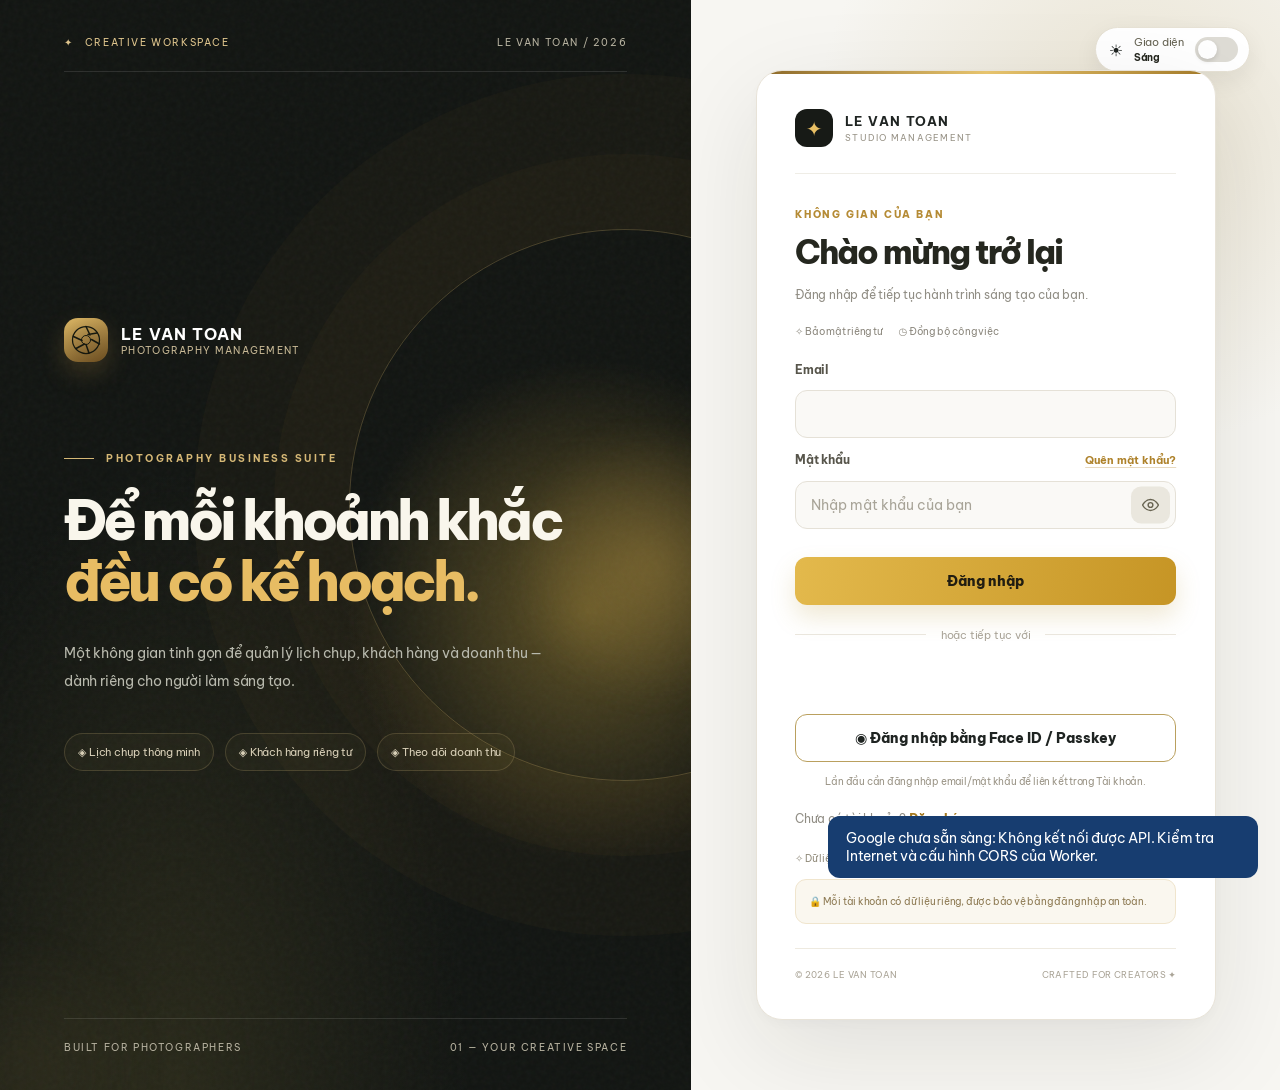
==== index.html @ 9b2064dd "Update index.html" ====
<!doctype html><html lang="vi"><head><meta charset="utf-8"><meta name="viewport" content="width=device-width,initial-scale=1"><meta name="referrer" content="no-referrer"><meta name="theme-color" content="#102a50"><title>LE VAN TOAN V13 | Quản lý lịch chụp</title><style>@import url('https://fonts.googleapis.com/css2?family=Be+Vietnam+Pro:wght@400;500;600;700;800&display=swap');
<link rel="apple-touch-icon" sizes="180x180" href="/apple-touch-icon.png">
<link rel="icon" type="image/png" href="/apple-touch-icon.png">
<meta name="apple-mobile-web-app-title" content="LE VAN TOAN">
<meta name="apple-mobile-web-app-capable" content="yes">
:root{--bg:#f4f7fb;--card:#fff;--ink:#142338;--muted:#708099;--line:#e2e9f2;--primary:#2267e8;--dark:#122f5b;--ok:#12946a;--warn:#d38b1e;--danger:#dc4661;--radius:17px}*{box-sizing:border-box}body{margin:0;background:var(--bg);color:var(--ink);font:14px 'Be Vietnam Pro',system-ui,sans-serif}button,input,select,textarea{font:inherit}button{cursor:pointer}a{color:inherit;text-decoration:none}.hidden{display:none!important}.app{display:grid;grid-template-columns:250px minmax(0,1fr);min-height:100vh}.sidebar{background:#102a50;color:#e5efff;padding:24px 15px;display:flex;flex-direction:column;gap:22px}.brand{display:flex;align-items:center;gap:12px;padding:5px 9px}.mark{display:grid;place-items:center;width:44px;height:44px;border-radius:14px;background:#4b85f4;font-size:24px}.brand strong{display:block;letter-spacing:1.2px;font-size:16px}.brand small{font-size:10px;color:#b2c7e5}.nav{display:grid;gap:5px}.nav button{border:0;background:none;color:#b8cbe4;text-align:left;border-radius:12px;padding:13px 14px}.nav button.active,.nav button:hover{background:#254977;color:white}.nav button span{margin-right:11px}.sidefoot{margin-top:auto;color:#a3bad9;font-size:11px;padding:12px}.main{min-width:0;padding:28px 32px}.top{display:flex;justify-content:space-between;align-items:center;gap:15px;margin-bottom:25px}.top h1{margin:0 0 5px;font-size:25px}.sub{color:var(--muted);font-size:12px}.top-actions{display:flex;align-items:center;gap:10px}.pill{background:#e7efff;color:#225ac5;padding:9px 12px;border-radius:50px;font-size:12px}.btn{border:1px solid var(--line);background:white;border-radius:11px;padding:11px 15px;font-weight:600;color:var(--ink)}.btn.primary{background:var(--primary);border-color:var(--primary);color:white}.btn.danger{color:var(--danger)}.btn:disabled{opacity:.5;cursor:not-allowed}.grid4{display:grid;grid-template-columns:repeat(4,minmax(0,1fr));gap:16px;margin-bottom:20px}.metric,.panel{background:var(--card);border:1px solid var(--line);border-radius:var(--radius);box-shadow:0 4px 18px #102a5010}.metric{padding:21px}.metric .value{font-size:25px;font-weight:800;margin:9px 0 2px}.metric .label{font-size:12px;color:var(--muted)}.metric .accent{font-size:11px;color:var(--ok)}.panel{padding:22px;margin-bottom:20px}.panelhead{display:flex;align-items:center;justify-content:space-between;gap:12px;margin-bottom:18px}.panelhead h2{margin:0;font-size:17px}.panelhead .controls{display:flex;gap:8px;align-items:center}.layout2{display:grid;grid-template-columns:minmax(0,1.7fr) minmax(280px,1fr);gap:18px}.week,.days{display:grid;grid-template-columns:repeat(7,minmax(0,1fr));gap:6px}.week{text-align:center;color:var(--muted);font-size:11px;margin-bottom:10px}.day{min-height:83px;border:1px solid #e8edf5;border-radius:12px;background:white;text-align:left;padding:9px;display:flex;flex-direction:column;gap:5px}.day:hover{border-color:#7ea6f9}.day.other{opacity:.35}.day.selected{border:2px solid var(--primary);background:#f0f5ff}.day.today .num{background:var(--primary);color:white;border-radius:50%;width:25px;height:25px;display:grid;place-items:center}.num{font-weight:700}.lunar{font-size:9px;color:#9ba7b8}.dots{display:flex;gap:3px;flex-wrap:wrap}.dot{height:6px;width:6px;border-radius:50%;background:#4d85ef}.dot.done{background:#19aa82}.dot.cancelled{background:#c4cad4}.entry{border:1px solid var(--line);border-radius:12px;padding:13px;margin:9px 0;display:flex;align-items:center;justify-content:space-between;gap:12px}.entry strong{display:block;margin-bottom:5px}.entry small{color:var(--muted);line-height:1.8}.tag{font-size:10px;border-radius:50px;padding:5px 8px;background:#e9f0ff;color:#3369c9}.tag.completed{background:#e4f8f1;color:#138a65}.tag.cancelled{background:#f3f3f3;color:#777}.tablewrap{overflow-x:auto}table{width:100%;border-collapse:collapse;text-align:left;min-width:620px}th,td{padding:13px 10px;border-bottom:1px solid var(--line);font-size:12px}th{color:var(--muted);font-weight:600}td button{margin-right:4px}.toolbar{display:flex;flex-wrap:wrap;gap:9px;margin-bottom:17px}input,select,textarea{width:100%;border:1px solid #d8e1ed;border-radius:10px;padding:11px 12px;background:white;color:var(--ink);outline:0}input:focus,select:focus,textarea:focus{border-color:#6496f2}.toolbar input{max-width:330px}.toolbar select{max-width:180px}.empty{padding:30px 10px;color:var(--muted);text-align:center}.overlay{position:fixed;inset:0;background:#0c1d36aa;display:grid;place-items:center;z-index:50;padding:15px}.modal{width:min(650px,100%);max-height:92vh;overflow:auto;background:white;border-radius:20px;padding:25px;box-shadow:0 25px 80px #091b3455}.modal h2{margin:0 0 18px}.formgrid{display:grid;grid-template-columns:1fr 1fr;gap:13px}.field{display:grid;gap:6px}.field label{font-size:11px;font-weight:600;color:#596c85}.full{grid-column:1/-1}.actions{display:flex;justify-content:flex-end;gap:10px;margin-top:18px}.toast{position:fixed;bottom:22px;right:22px;z-index:100;background:#173d70;color:white;border-radius:12px;padding:13px 18px;max-width:min(430px,90vw)}.authpage{min-height:100vh;display:grid;grid-template-columns:1fr 1fr}.authhero{background:linear-gradient(135deg,#0c2851,#2459ad);color:white;display:flex;flex-direction:column;justify-content:center;padding:10%;gap:15px}.authhero h1{font-size:42px;line-height:1.2;margin:0}.authhero p{line-height:1.9;color:#d0e1ff}.authbox{display:grid;place-items:center;padding:25px}.authcard{width:min(410px,100%)}.authcard h2{font-size:26px}.authcard .field{margin:14px 0}.authcard .btn{width:100%;margin-top:8px}.link{border:0;background:none;color:var(--primary);padding:0;font-weight:700}.notice{background:#fff7e9;border:1px solid #f2dcab;color:#88641f;padding:12px;border-radius:10px;font-size:12px;line-height:1.8}.mobilemenu{display:none}@media(max-width:1100px){.grid4{grid-template-columns:repeat(2,1fr)}.layout2{grid-template-columns:1fr}}@media(max-width:740px){.app{grid-template-columns:1fr}.sidebar{position:fixed;z-index:20;left:0;top:0;bottom:0;width:245px;transform:translateX(-105%);transition:transform .2s}.sidebar.open{transform:none}.mobilemenu{display:block}.main{padding:17px 13px}.top h1{font-size:21px}.top{align-items:flex-start}.top-actions{flex-wrap:wrap;justify-content:flex-end}.grid4{gap:9px}.metric{padding:14px}.metric .value{font-size:19px}.panel{padding:13px}.day{min-height:62px;padding:5px;border-radius:8px}.lunar{font-size:8px}.formgrid{grid-template-columns:1fr}.authpage{grid-template-columns:1fr}.authhero{padding:36px 24px}.authhero h1{font-size:29px}.authbox{padding:26px}.pill{display:none}}
:root{color-scheme:light}
html[data-theme="dark"]{color-scheme:dark;--bg:#0c1323;--card:#172239;--ink:#edf4ff;--muted:#9dafc8;--line:#34435b;--primary:#6396ff;--dark:#0b162c;--ok:#4cdda8}
html[data-theme="dark"] .sidebar{background:#090f1d}
html[data-theme="dark"] .btn:not(.primary),html[data-theme="dark"] input,html[data-theme="dark"] select,html[data-theme="dark"] textarea,html[data-theme="dark"] .day,html[data-theme="dark"] .modal{background:var(--card);color:var(--ink);border-color:var(--line)}
html[data-theme="dark"] .day.selected{background:#233e6b}
html[data-theme="dark"] .pill{background:#243b66;color:#bdd5ff}
html[data-theme="dark"] .notice{background:#392e20;border-color:#65502b;color:#ffda9b}
html[data-theme="dark"] .authhero{background:linear-gradient(135deg,#0a1834,#183a74)}
html[data-theme="dark"] .field label{color:var(--muted)}
html[data-theme="dark"] .tag{background:#263e68;color:#bfd6ff}
html[data-theme="dark"] .tag.completed{background:#1a4438;color:#91f5d0}
html[data-theme="dark"] .tag.cancelled{background:#313b4a;color:#d0d7e2}
html[data-theme="dark"] .lunar{color:#a7b9d4}
body{transition:background-color .25s,color .25s}
.metric,.panel,.btn,.day,.sidebar,.authcard{transition:background-color .22s,border-color .22s,box-shadow .22s,transform .18s}
.metric:hover{transform:translateY(-3px);box-shadow:0 12px 35px #0c2c5b1c}
.btn:hover{transform:translateY(-1px);filter:brightness(1.04)}
.btn:active{transform:scale(.98)}
.nav button{transition:background .2s,transform .2s}
.nav button:hover{transform:translateX(3px)}
.authhero{background:radial-gradient(circle at 80% 18%,#417bd8 0,transparent 42%),linear-gradient(135deg,#0c2851,#2459ad)}
.mark{box-shadow:0 9px 24px #1e6ad855}
.header-avatar{display:inline-flex;align-items:center;justify-content:center}
.avatar-img,.avatar-fallback{border-radius:50%;object-fit:cover;border:2px solid var(--line);flex-shrink:0}
.avatar-fallback{display:inline-grid;place-items:center;background:linear-gradient(135deg,#477bff,#8c5aff);color:white;font-weight:800}
.account-head{display:flex;align-items:center;gap:20px;margin-bottom:24px}
.account-head h2{margin:0 0 8px}
.account-panel{max-width:760px}
.account-actions{display:flex;gap:10px;flex-wrap:wrap;margin:20px 0}
.theme-switch{white-space:nowrap}
@media(max-width:740px){.theme-switch{padding:8px}.header-avatar .avatar-img,.header-avatar .avatar-fallback{width:30px!important;height:30px!important}}


/* LE VAN TOAN / STUDIO EDITION V3 */
:root{--bg:#f7f7f4;--card:#fff;--ink:#1f2422;--muted:#85887e;--line:#e9e8e0;--primary:#b58b35;--dark:#171b17;--radius:19px}
body{letter-spacing:-.015em}
.authpage{grid-template-columns:minmax(0,1.08fr) minmax(430px,.92fr);min-height:100vh;background:#f6f5f0}
.authhero{position:relative;isolation:isolate;overflow:hidden;min-height:100vh;background:radial-gradient(ellipse at 85% 56%,#5e5125 0,transparent 29%),radial-gradient(ellipse at 25% 100%,#282819 0,transparent 40%),#111411!important;color:#f9f6ec;padding:36px clamp(35px,5vw,95px);justify-content:space-between;gap:0}
.authhero::before{content:"";position:absolute;inset:0;pointer-events:none;opacity:.18;background-image:url("data:image/svg+xml,%3Csvg viewBox='0 0 200 200' xmlns='http://www.w3.org/2000/svg'%3E%3Cfilter id='n'%3E%3CfeTurbulence type='fractalNoise' baseFrequency='.7' numOctaves='3' stitchTiles='stitch'/%3E%3C/filter%3E%3Crect width='100%25' height='100%25' filter='url(%23n)' opacity='.22'/%3E%3C/svg%3E")}
.authhero::after{content:"";position:absolute;width:550px;height:550px;border:1px solid #e3bf7140;border-radius:50%;right:-210px;top:21%;box-shadow:0 0 0 75px #d3a74c08,0 0 0 155px #d3a74c08;pointer-events:none}
.auth-ambient{position:absolute;pointer-events:none;border-radius:50%;filter:blur(12px)}
.ambient-one{width:280px;height:280px;background:radial-gradient(circle,#caa34b55,transparent 70%);right:-100px;top:39%;animation:ambientFloat 11s ease-in-out infinite alternate}
.ambient-two{width:280px;height:280px;background:radial-gradient(circle,#9581451c,transparent 70%);left:-120px;bottom:-120px;animation:ambientFloat 13s ease-in-out infinite alternate-reverse}
@keyframes ambientFloat{to{transform:translate(-35px,42px)}}
.hero-top,.hero-bottom{display:flex;justify-content:space-between;align-items:center;gap:15px;position:relative;z-index:1;font-size:10px;letter-spacing:.16em;color:#b7b2a0}
.hero-top{border-bottom:1px solid #ffffff1c;padding-bottom:22px}.hero-back{color:#dfc58d}
.hero-inner{position:relative;z-index:1;width:100%;max-width:780px;margin:auto 0}
.authhero .brand{padding:0;gap:13px;margin-bottom:clamp(60px,10vh,140px)}
.authhero .mark{background:linear-gradient(145deg,#e5be68,#a77a29);color:#15180f;border-radius:14px;box-shadow:0 12px 34px #b88b4030}
.authhero .brand strong{font-size:16px;color:#fff}
.authhero .brand small{display:block;color:#c8b996;letter-spacing:.13em}
.eyebrow{display:flex;align-items:center;gap:12px;color:#d6b876;font-size:10px;font-weight:700;letter-spacing:.25em;margin-bottom:25px}
.eyebrow-line{display:inline-block;width:30px;height:1px;background:#d6b876}
.authhero h1{font-size:clamp(42px,4.3vw,79px);letter-spacing:-.07em;line-height:1.11;font-weight:800;max-width:800px;margin:0 0 27px}
.authhero h1 em{font-style:normal;color:#e7bc63}
.authhero .hero-copy p{font-size:14px;max-width:490px;line-height:2;color:#b8b9ad}
.hero-benefits{display:flex;flex-wrap:wrap;gap:11px;margin-top:38px}
.hero-benefits span{font-size:11px;color:#d9d0b8;border:1px solid #bfa9753b;background:#e1bd6b0a;padding:11px 13px;border-radius:100px}
.hero-bottom{border-top:1px solid #ffffff1c;padding-top:22px}
.authbox{position:relative;padding:70px 35px;display:flex;justify-content:center;align-items:center;background:radial-gradient(circle at 75% 12%,#e9e3d2,transparent 30%),#f7f6f2}
.auth-controls{position:absolute;top:27px;right:30px}
.auth-theme-toggle{background:#fff;border:1px solid #e7e2d5;border-radius:100px;padding:10px 15px;font-size:11px;color:#575344;box-shadow:0 4px 20px #27231a0a}
.authcard{width:min(460px,100%);background:#fff;border:1px solid #e8e3d8;border-radius:26px;padding:clamp(24px,3vw,43px);box-shadow:0 30px 90px #37311b12;position:relative;overflow:hidden}
.authcard::before{content:"";position:absolute;top:0;left:0;right:0;height:3px;background:linear-gradient(90deg,#8b6828,#e7c46e,#a17827)}
.authcard-brand{display:flex;align-items:center;gap:12px;padding-bottom:26px;border-bottom:1px solid #efede6;margin-bottom:30px}
.auth-mini-logo{display:grid;place-items:center;width:38px;height:38px;background:#171a16;color:#e8bf64;border-radius:12px;font-size:20px}
.authcard-brand strong{display:block;font-size:13px;letter-spacing:.11em}
.authcard-brand small{display:block;font-size:9px;letter-spacing:.14em;color:#989387;margin-top:3px}
.auth-welcome{font-size:10px;font-weight:800;color:#b58b35;letter-spacing:.18em;margin-bottom:10px}
.authcard h2{font-size:clamp(25px,2.5vw,34px);letter-spacing:-.06em;margin:0 0 8px;font-weight:800;color:#25271f}
.authcard .sub{color:#918e85;line-height:1.7}
.auth-features{display:flex;gap:16px;flex-wrap:wrap;font-size:10px;color:#8c887e;margin:19px 0 24px}
.authcard .field{margin:14px 0}
.authcard label{font-size:11px;font-weight:700;color:#57554b;margin-bottom:7px}
.authcard input{height:48px;border:1px solid #e5e1d7;border-radius:12px;background:#faf9f6;padding:0 15px;color:#24251f;outline:none;transition:box-shadow .2s,border-color .2s}
.authcard input:focus{border-color:#c59b46;box-shadow:0 0 0 4px #caa14d22}
.authcard .btn.primary{background:linear-gradient(100deg,#e3b94c,#c69525);border:0;color:#211d11;height:48px;border-radius:12px;margin-top:14px;font-weight:800;box-shadow:0 12px 25px #b9933635}
.authcard .btn.primary:hover{filter:brightness(1.07);transform:translateY(-2px)}
.authcard .link{color:#a67a20;font-weight:800}
.authcard .notice{background:#faf7ef;border:1px solid #f0e5cd;color:#8e7b54;font-size:10px;border-radius:11px;padding:13px;line-height:1.7}
.authcard-foot{display:flex;justify-content:space-between;gap:8px;font-size:9px;letter-spacing:.04em;color:#aaa497;border-top:1px solid #eeeae0;margin-top:24px;padding-top:20px}
.sidebar{background:#171b17;color:#eee7d8}
.sidebar .mark{background:linear-gradient(145deg,#e1bd67,#a67c30)}
.nav button.active,.nav button:hover{background:#a982362b;color:#f4d68e}
.btn.primary{background:#b88e37;border-color:#b88e37;color:#fff}
.metric:hover,.panel:hover{box-shadow:0 12px 35px #54472813}
html[data-theme="dark"]{--bg:#121512;--card:#1c211d;--ink:#f2eee4;--muted:#aaa99c;--line:#343a32;--primary:#d9b361}
html[data-theme="dark"] .authbox{background:radial-gradient(circle at 70% 10%,#3a3220,transparent 34%),#161a16}
html[data-theme="dark"] .authcard{background:#20241e;border-color:#3d3e32}
html[data-theme="dark"] .authcard h2,html[data-theme="dark"] .authcard-brand strong{color:#f4efdf}
html[data-theme="dark"] .authcard-brand{border-color:#373a30}
html[data-theme="dark"] .authcard input{background:#191c18;color:#f5f0e4;border-color:#424538}
html[data-theme="dark"] .authcard label{color:#d3cdbb}
html[data-theme="dark"] .authcard .notice{background:#2a281e;border-color:#4b422e;color:#d5bd88}
html[data-theme="dark"] .authcard-foot{border-color:#3b3b31}
html[data-theme="dark"] .auth-theme-toggle{background:#272b23;border-color:#454735;color:#e8d9b7}
html[data-theme="dark"] .authcard .btn.primary{color:#251c0b}
@media(max-width:500px){.authpage{grid-template-columns:1fr}.authhero{min-height:420px;padding:28px 7%;gap:20px}.hero-inner{margin:25px 0}.authhero .brand{margin-bottom:30px}.authhero h1{font-size:clamp(35px,6vw,55px)}.authbox{padding:70px 22px}.authcard{max-width:530px}}
@media(max-width:250px){.authhero{min-height:350px;padding:22px 24px}.hero-top,.hero-bottom{font-size:8px}.hero-version{display:none}.authhero .brand{margin-bottom:24px}.authhero h1{font-size:35px}.hero-copy p{font-size:12px!important}.hero-benefits{margin-top:18px;gap:6px}.hero-benefits span{font-size:9px;padding:8px}.authbox{padding:70px 14px 24px}.authcard{padding:25px 21px}.authcard-foot span{display:none}}
@media(prefers-reduced-motion:reduce){.auth-ambient{animation:none!important}*{scroll-behavior:auto!important}}

/* V3.1: genuine accessible dark/light switch in auth top-right */
.theme-control{display:inline-flex;align-items:center;gap:11px;cursor:pointer;user-select:none;border:1px solid #e7e2d5;border-radius:999px;background:#fff;padding:8px 11px 8px 13px;box-shadow:0 8px 24px #1a190f12;transition:background .25s,border-color .25s}
.theme-caption{font-size:11px;line-height:1.15;color:#666353;white-space:nowrap}
.theme-caption strong{display:block;font-size:10px;margin-top:3px;color:#25271f}
.theme-icon{font-size:16px;line-height:1}
.theme-input{position:absolute!important;opacity:0!important;width:1px!important;height:1px!important;pointer-events:none}
.theme-track{width:43px;height:25px;border-radius:30px;background:#dedcd5;position:relative;transition:background .24s;flex:none}
.theme-thumb{width:19px;height:19px;border-radius:50%;position:absolute;left:3px;top:3px;background:#fff;box-shadow:0 2px 5px #0002;transition:transform .24s}
.theme-input:checked + .theme-track{background:#c39a44}
.theme-input:checked + .theme-track .theme-thumb{transform:translateX(18px)}
.theme-input:focus-visible + .theme-track{outline:3px solid #b68d42;outline-offset:3px}
html[data-theme="dark"] .theme-control{background:#292c25;border-color:#474838}
html[data-theme="dark"] .theme-caption{color:#bbb7a8}
html[data-theme="dark"] .theme-caption strong{color:#f6f1e6}
html[data-theme="dark"] .theme-track{background:#4b4c42}
html[data-theme="dark"] .theme-input:checked + .theme-track{background:#d6ac51}

/* LE VAN TOAN PREMIUM V4 — auth polish */
.authcard{box-shadow:0 30px 100px #1b190f1a,0 4px 16px #1b190f08;backdrop-filter:blur(18px)}
.authcard-brand{margin-bottom:34px}
.authcard h2{font-size:clamp(28px,2.6vw,37px)}
.authcard .field label{font-size:12px}
.password-label-row{display:flex;align-items:center;justify-content:space-between;gap:10px}
.password-label-row label{margin-bottom:8px}
.forgot-link{background:transparent;border:0;padding:0 0 7px;color:#ae822b;font-size:11px;font-weight:700;text-decoration:underline;text-decoration-color:#b58b3550;text-underline-offset:3px;cursor:pointer}
.forgot-link:hover{color:#e0ad42}
.password-input-wrap{position:relative}
.authcard .password-input-wrap input{width:100%;padding-right:57px}
.password-eye{position:absolute;right:6px;top:50%;transform:translateY(-50%);width:39px;height:37px;border:0;border-radius:10px;background:#eae7de;color:#686452;display:grid;place-items:center;cursor:pointer;transition:background .2s,color .2s}
.password-eye:hover,.password-eye.is-visible{background:#d9bd77;color:#292518}
.password-eye:focus-visible,.forgot-link:focus-visible,.google-signin:focus-visible{outline:3px solid #bd9342;outline-offset:3px}
.auth-separator{display:flex;align-items:center;gap:15px;color:#aaa498;font-size:11px;margin:23px 0 18px}
.auth-separator:before,.auth-separator:after{content:"";height:1px;background:#eae6dd;flex:1}
.google-signin{width:100%;display:flex;align-items:center;justify-content:center;gap:13px;position:relative;min-height:48px;border:1px solid #e2ded4;border-radius:13px;background:#fdfcf9;color:#282924;font-size:12px;font-weight:750;cursor:pointer;transition:background .2s,border-color .2s,transform .2s}
.google-signin:hover{background:#f3f0e7;border-color:#d6c6a0;transform:translateY(-1px)}
.google-g{display:grid;place-items:center;width:28px;height:28px;border-radius:50%;background:white;border:1px solid #eae7df}
.soon-label{position:absolute;right:12px;font-size:9px;color:#a3874d;background:#f6edda;padding:4px 6px;border-radius:5px}
.auth-provider-note{font-size:10px;color:#9b9587;text-align:center;margin:9px 0 0;line-height:1.5}
.auth-security{display:flex;gap:12px;flex-wrap:wrap;margin:23px 0 8px;color:#918b7b;font-size:10px}
.authcard .notice{margin-top:14px}
.authcard input::placeholder{color:#a8a498}
html[data-theme="dark"] .forgot-link{color:#dfbd70}
html[data-theme="dark"] .password-eye{background:#363b32;color:#d4cbb8}
html[data-theme="dark"] .password-eye:hover,html[data-theme="dark"] .password-eye.is-visible{background:#ad8b49;color:#15170e}
html[data-theme="dark"] .google-signin{background:#292d26;border-color:#48483b;color:#f2ede3}
html[data-theme="dark"] .google-signin:hover{background:#36392e}
html[data-theme="dark"] .google-g{background:#fff}
html[data-theme="dark"] .soon-label{background:#403827;color:#e4c77d}
html[data-theme="dark"] .auth-separator:before,html[data-theme="dark"] .auth-separator:after{background:#404337}
html[data-theme="dark"] .auth-separator{color:#aaa597}
html[data-theme="dark"] .auth-provider-note{color:#aba493}
html[data-theme="dark"] .auth-security{color:#bdb6a5}
@media(max-width:550px){.soon-label{right:7px;font-size:8px}.google-signin{gap:7px;font-size:11px}}

/* V4.1 — force complete dark theme, including auth background */
html[data-theme="dark"],html[data-theme="dark"] body{color-scheme:dark}
html[data-theme="dark"] body{background:#121512;color:#f2eee4}
html[data-theme="dark"] .authpage{background:#121512!important}
html[data-theme="dark"] .authbox{background:radial-gradient(circle at 75% 12%,#38301d 0%,transparent 35%),#161a16!important}
html[data-theme="dark"] .authcard{background:#20241e!important;border-color:#414437!important;box-shadow:0 35px 110px #0007}
html[data-theme="dark"] .authcard h2,html[data-theme="dark"] .authcard-brand strong{color:#f4efdf!important}
html[data-theme="dark"] .authcard input{background:#181c18!important;color:#f5f0e4!important;border-color:#44483c!important}
html[data-theme="dark"] .authcard .sub{color:#b0ab9e}
html[data-theme="dark"] .authcard .auth-features{color:#c6bca8}
html[data-theme="dark"] .authcard .notice{background:#29271e!important;color:#e1c58b!important;border-color:#4b422e!important}
html[data-theme="dark"] .authcard .authcard-foot{color:#a8a28e}
html[data-theme="dark"] .authcard .auth-separator{color:#aaa597}
html[data-theme="dark"] .authcard .google-signin{background:#292d26!important;color:#f2ede3!important;border-color:#48483b!important}
html[data-theme="dark"] .authcard .auth-provider-note{color:#b5ad99}
html[data-theme="dark"] .authcard .auth-security{color:#c6bca8}
html[data-theme="dark"] .authcard .auth-welcome{color:#e7c476}
html[data-theme="dark"] .authcard .btn.primary{color:#221a0b!important}
html[data-theme="dark"] .authcard .password-eye{background:#363b32;color:#d4cbb8}
html[data-theme="dark"] .theme-control{background:#292c25!important;border-color:#474838!important}
html[data-theme="dark"] .theme-caption strong{color:#f6f1e6!important}
html[data-theme="dark"] .main,html[data-theme="dark"] .app{background:#121512;color:#f2eee4}
html[data-theme="dark"] .metric,html[data-theme="dark"] .panel{background:#1c211d;color:#f2eee4;border-color:#343a32}
html[data-theme="dark"] .btn:not(.primary),html[data-theme="dark"] .day,html[data-theme="dark"] .modal,html[data-theme="dark"] input:not(.theme-input),html[data-theme="dark"] select,html[data-theme="dark"] textarea{background:#222820;color:#f2eee4;border-color:#42493e}
html[data-theme="dark"] .day.selected{background:#3a3321}
html[data-theme="dark"] .pill{background:#3c3421;color:#e8ca88}
html[data-theme="dark"] .tag{background:#343c32;color:#e5d9bf}
html[data-theme="dark"] .sidebar{background:#111510}
html[data-theme="dark"] .nav button.active{background:#8b713342;color:#f5d68e}
html[data-theme="dark"] .sub,html[data-theme="dark"] .metric .label,html[data-theme="dark"] th{color:#aaa99c}

/* LE VAN TOAN V6: brand, search, account, monthly reports */
.brand-emblem{background:linear-gradient(155deg,#dcb765,#6a4c20)!important;color:#fff9df;box-shadow:0 10px 25px #b38b4440!important}
.brand-emblem svg{filter:drop-shadow(0 2px 4px #241a1533)}
.job-indicator{color:var(--primary);font-weight:750}
.top-search-btn{display:inline-flex;gap:8px;align-items:center;border-radius:99px!important}
.stats-month{min-width:185px}
.analytics-panel>.grid4{margin:19px 0 32px}
.global-results{margin-top:15px;max-height:65vh;overflow-y:auto}
.global-results h3{font-size:12px;text-transform:uppercase;letter-spacing:.1em;color:var(--muted);margin:22px 0 10px}
.search-result{display:flex;align-items:center;justify-content:space-between;gap:15px;padding:14px;border:1px solid var(--line);border-radius:13px;margin-bottom:9px;background:var(--card)}
.search-result p{margin:4px 0 0}.search-result strong{display:block}.search-result button{flex:none}
.search-dialog{width:min(750px,100%)}
.profile-hero{background:var(--card);border:1px solid var(--line);border-radius:24px;overflow:hidden;margin-bottom:20px;box-shadow:0 15px 45px #15160d0c}
.profile-cover{height:158px;padding:23px 28px;display:flex;justify-content:space-between;align-items:flex-start;color:#f9e7b2;font-size:10px;font-weight:800;letter-spacing:.14em;background:radial-gradient(circle at 78% 38%,#ad844b5e,transparent 31%),linear-gradient(125deg,#101611,#373427 70%,#111812)}
.profile-main{display:flex;align-items:center;gap:20px;min-height:130px;padding:0 28px 22px;margin-top:-42px;position:relative;flex-wrap:wrap}
.profile-avatar-wrap{position:relative;flex:none}
.profile-avatar-wrap>.avatar-img,.profile-avatar-wrap>.avatar-fallback{border:5px solid var(--card);box-shadow:0 7px 30px #0002}
.avatar-pencil{position:absolute;right:0;bottom:2px;border:2px solid var(--card);width:34px;height:34px;border-radius:50%;background:#c49a46;color:#151713;font-size:19px;cursor:pointer}
.profile-person{flex:1;min-width:155px;padding-top:39px}
.profile-person h2{font-size:25px;margin:8px 0 4px}.profile-person p{margin:0;color:var(--muted);font-size:12px;overflow-wrap:anywhere}
.profile-role{display:inline-block;background:#b9954425;border:1px solid #b9954466;color:#c69b46;padding:5px 8px;border-radius:50px;font-size:9px;font-weight:800;letter-spacing:.13em}
.profile-upload-btn{margin-top:38px}
.profile-grid{display:grid;grid-template-columns:1fr 1fr;gap:18px;max-width:1180px}
.profile-card{padding:24px}.profile-card h3{margin:0 0 8px;font-size:17px}
.avatar-preview-line{display:flex;align-items:center;gap:16px;margin:26px 0}
.avatar-preview-line strong{font-size:13px}.avatar-preview-line .sub{margin:5px 0}
.profile-buttons{display:flex;flex-wrap:wrap;gap:10px;margin-bottom:18px}
.profile-kv{display:flex;justify-content:space-between;align-items:center;gap:18px;border-bottom:1px solid var(--line);padding:15px 0;font-size:12px}
.profile-kv span:first-child{color:var(--muted)}.profile-kv strong,.profile-kv span:last-child{max-width:70%;overflow-wrap:anywhere;text-align:right}
.profile-id{font-size:10px;color:var(--muted)}.logout-cta{margin-top:24px}
.visually-hidden{position:absolute!important;clip:rect(0,0,0,0)!important;clip-path:inset(50%)!important;width:1px!important;height:1px!important;overflow:hidden!important;white-space:nowrap!important}
@media(max-width:860px){.profile-grid{grid-template-columns:1fr}}
@media(max-width:600px){.profile-cover{height:128px;padding:18px;font-size:8px}.profile-main{padding:0 17px 17px}.profile-person{padding-top:4px}.profile-upload-btn{margin:0}.profile-person h2{font-size:20px}.profile-card{padding:18px}.top-search-btn{font-size:12px;padding:10px}}

/* LE VAN TOAN V7 — soft cinema ambient background, unobtrusive on mobile */
:root{--lvt-glow:#cba65a}
body{isolation:isolate}
#app,#auth{position:relative;isolation:isolate}
#app::before{content:"";position:fixed;inset:0;z-index:-1;pointer-events:none;background:radial-gradient(ellipse 46vw 40vw at 78% 14%,rgba(202,158,69,.115),transparent 78%),radial-gradient(ellipse 38vw 40vw at 8% 78%,rgba(166,128,64,.11),transparent 80%);animation:lvt-ambient-shift 24s ease-in-out infinite alternate}
html[data-theme="light"] #app::before{background:radial-gradient(ellipse 48vw 48vw at 84% 14%,rgba(194,158,87,.095),transparent 78%),radial-gradient(ellipse 40vw 42vw at 12% 88%,rgba(125,153,190,.09),transparent 78%)}
@keyframes lvt-ambient-shift{0%{transform:translate3d(-1.5%,1%,0) scale(1)}100%{transform:translate3d(2%,-2%,0) scale(1.12)}}
.lvt-particles{position:fixed;inset:0;z-index:0;pointer-events:none;overflow:hidden;contain:strict}
.lvt-particle{position:absolute;left:var(--px);bottom:-30px;width:var(--ps);height:var(--ps);border-radius:50%;background:radial-gradient(circle,#e8c276cc,#c99c4922 70%,transparent);box-shadow:0 0 14px 2px #dbb16015;opacity:0;animation:lvt-rise var(--pd) linear infinite;animation-delay:var(--delay);will-change:transform,opacity}
@keyframes lvt-rise{0%{transform:translate3d(0,0,0);opacity:0}12%{opacity:var(--op)}82%{opacity:var(--op)}100%{transform:translate3d(var(--drift),-110vh,0);opacity:0}}
#app>.sidebar,#app>.main{position:relative;z-index:1}
#app .main{background:transparent!important}
#app .sidebar{z-index:2}
#app .panel,#app .metric,#app .profile-hero{backdrop-filter:blur(9px);-webkit-backdrop-filter:blur(9px);box-shadow:0 6px 26px rgba(0,0,0,.06);transition:box-shadow .25s,transform .25s,border-color .25s}
#app .metric:hover{box-shadow:0 14px 35px rgba(148,118,56,.15);transform:translateY(-3px)}
#app .panel{border-color:var(--line)}
#app .profile-hero{position:relative;z-index:1}
#app .profile-grid{position:relative;z-index:1}
#app .profile-avatar-wrap .avatar-img,#app .profile-avatar-wrap .avatar-fallback{box-shadow:0 0 0 3px #b996494a,0 15px 32px #0002}
.photo-card-title{display:flex;flex-wrap:wrap;align-items:center;gap:14px;justify-content:space-between}
.photo-card-title h3{margin:0}
.photo-card-badge{font-size:9px;font-weight:800;letter-spacing:.08em;color:#c6a25c;border:1px solid #ac8c483d;border-radius:100px;padding:7px 10px;background:#a8853420}
#app .avatar-preview-line{padding:16px;border:1px solid var(--line);border-radius:16px;background:color-mix(in srgb,var(--card) 87%,var(--lvt-glow) 13%)}
#app .profile-buttons{margin:17px 0}
#app .profile-buttons .btn{border-radius:12px}
#app .photo-local-hint{line-height:1.8}
@media(max-width:740px){.lvt-particle:nth-child(n+11){display:none}#app .profile-grid{gap:13px}#app .avatar-preview-line{padding:12px}}
@media(prefers-reduced-motion:reduce){#app::before,.lvt-particle{animation:none!important}.lvt-particles{display:none!important}}


/* V8: Force predictable mobile layout; no phantom row above the toolbar */
@media (max-width:740px){
 #app.app:not(.hidden){display:block!important;min-height:100dvh!important;width:100%!important;overflow:visible!important}
 #app>.main{position:relative!important;display:block!important;grid-area:auto!important;grid-row:auto!important;grid-column:auto!important;min-height:0!important;margin:0!important;padding:12px 12px 30px!important;transform:none!important}
 #app>.sidebar{position:fixed!important;top:0!important;left:0!important;bottom:0!important;margin:0!important;z-index:99!important}
 #app>.lvt-particles{position:fixed!important;inset:0!important;display:block!important;height:100dvh!important;z-index:0!important;pointer-events:none!important}
 #app>.main>.top{margin-top:0!important;padding-top:0!important;align-items:flex-start;gap:8px;flex-wrap:wrap}
 #app .top-actions{max-width:100%;justify-content:flex-start;gap:6px}
 #app #quickAdd{white-space:nowrap}
 #app .grid4{grid-template-columns:repeat(2,minmax(0,1fr));gap:9px}
 .panelhead{flex-wrap:wrap}
 .panelhead h2{line-height:1.4}
 .stats-month{min-width:0;width:100%}
 .stats-month input{max-width:100%}
}
/* V8: historical job detail display */
.detail-grid{display:grid;grid-template-columns:repeat(2,minmax(0,1fr));gap:12px}
.detail-box{padding:14px;border:1px solid var(--line);background:var(--card);border-radius:12px;min-width:0}
.detail-box small{font-size:11px;color:var(--muted);display:block;margin-bottom:7px}
.detail-box strong{overflow-wrap:anywhere;display:block;line-height:1.6}
.detail-box.wide{grid-column:1/-1}
.historical-notice{margin:14px 0 4px;border-radius:12px;padding:12px;background:color-mix(in srgb,var(--card) 85%,#c7a051 15%);border:1px solid #c7a05160;color:var(--ink);font-size:12px;line-height:1.7}
.readonly-action{display:inline-flex;gap:5px;align-items:center}
@media(max-width:420px){.detail-grid{grid-template-columns:1fr}.detail-box.wide{grid-column:auto}}


/* V8.1 — Mobile balanced layout / prevent header wrapping */
@media (max-width:740px){
  html,body{width:100%;max-width:100%;overflow-x:hidden}
  #app.app:not(.hidden){width:100%;overflow-x:clip}
  #app>.main{width:100%;min-width:0;max-width:100%;padding:14px 13px 32px!important}
  #app>.main>.top{
    display:grid!important;
    grid-template-columns:minmax(0,1fr) auto auto auto;
    grid-template-rows:auto auto auto;
    column-gap:8px;
    row-gap:10px;
    align-items:center!important;
    margin:0 0 19px!important;
    padding:0!important;
  }
  #app>.main>.top>div:first-child,
  #app>.main>.top>.top-actions{display:contents!important}
  #menuBtn{display:inline-flex!important;align-items:center;justify-content:center;grid-column:1;grid-row:1;margin:0;min-height:38px;justify-self:start}
  #globalSearch{grid-column:2;grid-row:1;justify-self:end;margin:0;white-space:nowrap}
  #themeToggle{grid-column:3;grid-row:1;justify-self:end;margin:0;white-space:nowrap}
  #headerAvatar{grid-column:4;grid-row:1;justify-self:end}
  #userBadge{display:none!important}
  #pageTitle{grid-column:1/span 2;grid-row:2;font-size:23px;line-height:1.25;margin:0!important;min-width:0}
  #quickAdd{grid-column:3/span 2;grid-row:2;justify-self:end;min-height:41px;margin:0;white-space:nowrap;padding:10px 13px!important;font-size:12px}
  #welcome{grid-column:1/-1;grid-row:3;font-size:11px;line-height:1.5;margin:-5px 0 0}
  #pageContent{min-width:0;width:100%;margin:0}
  #pageContent>.layout2{display:grid!important;grid-template-columns:minmax(0,1fr)!important;gap:12px!important;align-items:start}
  #pageContent>.layout2>.panel{min-width:0;width:100%;margin:0!important;padding:14px!important}
  #pageContent .panelhead{display:flex;flex-wrap:nowrap;align-items:center;justify-content:space-between;gap:8px;margin:0 0 14px}
  #pageContent .panelhead h2{font-size:17px;min-width:0;margin:0;line-height:1.4}
  #pageContent .panelhead .controls{flex:none;display:flex;gap:5px}
  #pageContent .panelhead .controls .btn{padding:9px 10px;font-size:12px;min-height:38px}
  #pageContent .week,#pageContent .days{gap:5px}
  #pageContent .day{min-width:0;min-height:64px;padding:7px 5px;border-radius:9px;gap:2px}
  #pageContent .day .num{font-size:12px}
  #pageContent .day .lunar{font-size:9px}
  #pageContent .day.today .num{width:24px;height:24px}
  #pageContent .entry{min-width:0}
  #pageContent .entry>div{min-width:0;overflow-wrap:anywhere}
  #pageContent .panel:has(.days){padding-bottom:13px!important}
  #pageContent>.grid4{margin-bottom:12px}
}
@media (max-width:390px){
  #app>.main{padding:11px 9px 25px!important}
  #app>.main>.top{grid-template-columns:minmax(0,1fr) auto auto;column-gap:5px}
  #menuBtn{grid-column:1}
  #globalSearch{grid-column:2;font-size:0!important;width:39px;height:39px;padding:0!important}
  #globalSearch::before{content:'⌕';font-size:23px}
  #themeToggle{grid-column:3;max-width:80px;font-size:11px;padding:8px!important}
  #headerAvatar{display:none!important}
  #pageTitle{grid-column:1/span 2;font-size:21px}
  #quickAdd{grid-column:3;font-size:11px;padding:8px 9px!important}
  #pageContent>.layout2>.panel{padding:10px!important}
  #pageContent .panelhead h2{font-size:15px}
  #pageContent .panelhead .controls .btn{padding:8px 7px;font-size:11px}
  #pageContent .week,#pageContent .days{gap:3px}
  #pageContent .day{min-height:61px;padding:5px 3px}
}

/* V9: financial figures and mobile-readable job rows */
#jobRows td,.analytics-panel td{font-variant-numeric:tabular-nums;line-height:1.6;vertical-align:middle}
.currency{display:inline-block;white-space:nowrap;font-weight:700;font-variant-numeric:tabular-nums;font-feature-settings:'tnum';letter-spacing:0;text-decoration:none}
#jobRows td:nth-child(4),#jobRows td:nth-child(5){white-space:nowrap;font-weight:700}
#jobRows td:last-child{white-space:nowrap}
.btn-compact{font-size:11px!important;line-height:1.2!important;padding:7px 9px!important;min-height:30px!important;border-radius:9px!important;margin:2px 3px 2px 0!important}
.paid-pill,.pending-pill{display:inline-flex;align-items:center;border-radius:25px;padding:5px 8px;font-size:10px;white-space:nowrap;background:#215338;color:#b3ffd6}
.pending-pill{background:#574624;color:#f6d6a4}
.historical-edit-notice{padding:14px;border-radius:13px;border:1px solid #957432;background:#a57c2420;color:var(--ink);line-height:1.8;margin-bottom:16px}
#pageContent .tablewrap{overscroll-behavior-x:contain}
@media(max-width:740px){
 #pageContent .tablewrap:has(#jobRows){overflow:visible}
 #pageContent table:has(#jobRows){min-width:0;width:100%;display:block}
 #pageContent table:has(#jobRows) thead{display:none}
 #pageContent table:has(#jobRows) tbody{display:grid;gap:10px;width:100%}
 #pageContent #jobRows tr{border:1px solid var(--line);border-radius:15px;background:var(--card);padding:11px;display:grid;grid-template-columns:minmax(0,1fr) auto;gap:6px 9px}
 #pageContent #jobRows td{padding:2px 0!important;border:0;min-width:0;font-size:11px;overflow-wrap:anywhere}
 #pageContent #jobRows td:first-child{grid-column:1;grid-row:1;color:var(--muted)}
 #pageContent #jobRows td:nth-child(2){grid-column:1/-1;grid-row:2;font-size:13px}
 #pageContent #jobRows td:nth-child(3){grid-column:1/-1;grid-row:3}
 #pageContent #jobRows td:nth-child(4){grid-column:1;grid-row:4}
 #pageContent #jobRows td:nth-child(4)::before{content:'Tổng: ';font-weight:400;color:var(--muted)}
 #pageContent #jobRows td:nth-child(5){grid-column:2;grid-row:4;text-align:right}
 #pageContent #jobRows td:nth-child(5)::before{content:'Cọc: ';font-weight:400;color:var(--muted)}
 #pageContent #jobRows td:nth-child(6){grid-column:1;grid-row:5}
 #pageContent #jobRows td:nth-child(7){grid-column:2;grid-row:5;text-align:right;white-space:nowrap}
 #pageContent .analytics-panel .tablewrap{overflow-x:auto;max-width:100%}
 #pageContent .analytics-panel table{min-width:680px}
 #pageContent .analytics-panel th,#pageContent .analytics-panel td{font-size:11px;white-space:nowrap;padding:10px 7px;letter-spacing:0;font-weight:500}
 #pageContent .analytics-panel td .currency{font-size:11px;font-weight:700}
}

/* V10 — Mobile jobs truly card-based; no horizontal overflow */
.jobs-table .job-title-cell small{display:block;margin-top:5px;line-height:1.5}
.jobs-table .currency{white-space:nowrap;font-variant-numeric:tabular-nums;font-size:12px}
.job-action-buttons{display:flex;flex-wrap:wrap;gap:6px;align-items:center}
.job-action-buttons .btn{font-size:11px!important;padding:6px 10px!important;min-height:30px!important;line-height:1.2!important;border-radius:8px!important;margin:0!important}
.profile-name-actions{display:flex;align-items:center;justify-content:flex-end;gap:10px;min-width:0}
.profile-name-actions strong{overflow-wrap:anywhere;text-align:right}
.profile-name-actions .btn{white-space:nowrap}
@media(max-width:740px){
 .job-tablewrap{overflow:visible!important;max-width:100%!important;width:100%!important}
 .jobs-table,.jobs-table tbody{display:block!important;width:100%!important;min-width:0!important;border:0!important}
 .jobs-table thead{display:none!important}
 .jobs-table tr.job-card-row{display:grid!important;grid-template-columns:minmax(0,1fr) minmax(0,1fr);column-gap:14px;row-gap:10px;padding:14px;margin:0 0 13px;border:1px solid var(--line);border-radius:15px;background:var(--card);width:100%;min-width:0;box-shadow:0 3px 15px #00000009}
 .jobs-table .job-card-row td{display:flex!important;flex-direction:column!important;align-items:flex-start!important;justify-content:flex-start!important;min-width:0!important;width:100%!important;margin:0!important;padding:0!important;border:0!important;white-space:normal!important;overflow-wrap:anywhere!important;line-height:1.5!important}
 .jobs-table .job-card-row td:before{content:attr(data-label);font-size:10px;font-weight:600;color:var(--muted);margin:0 0 5px;white-space:normal}
 .jobs-table .job-card-row td.job-title-cell{grid-column:1/-1;padding-bottom:9px!important;border-bottom:1px solid var(--line)!important}
 .jobs-table .job-title-cell strong{font-size:15px;line-height:1.5}
 .jobs-table .job-card-row td.job-row-actions{grid-column:1/-1;padding-top:10px!important;border-top:1px solid var(--line)!important}
 .jobs-table .job-card-row td.job-row-actions:before{display:none}
 .jobs-table .currency{font-size:clamp(11px,3.1vw,13px)!important;font-weight:750;white-space:nowrap!important;letter-spacing:-.035em}
 .jobs-table .job-action-buttons{width:100%;display:flex;justify-content:flex-end;gap:8px}
 .jobs-table .job-action-buttons .btn{font-size:11px!important;padding:7px 13px!important;min-height:32px!important}
 .jobs-table tr.job-empty-row{display:block;width:100%}
 .jobs-table tr.job-empty-row td{display:block!important;width:100%;padding:20px 8px!important;white-space:normal!important}
 .profile-name-row{align-items:flex-start!important;gap:12px}
 .profile-name-actions{flex-wrap:wrap;justify-content:flex-end;max-width:65%}
}
@media(max-width:370px){.jobs-table tr.job-card-row{column-gap:8px;padding:11px}.jobs-table .currency{font-size:11px!important}.profile-name-actions{max-width:70%}}

.money-input-wrap{position:relative}
.money-input-wrap input{padding-right:44px;letter-spacing:.015em;font-variant-numeric:tabular-nums;font-weight:650}
.money-unit{position:absolute;right:15px;top:50%;transform:translateY(-50%);pointer-events:none;color:var(--muted);font-weight:700}
.money-help{font-size:10px;color:var(--muted);line-height:1.5}

/* Security V11 */
.security-card{grid-column:1/-1;max-width:100%;border:1px solid var(--line)}
.security-heading h3{margin:6px 0 8px;font-size:20px}.security-kicker{font-size:10px;letter-spacing:.16em;color:#d5ae61;font-weight:800}
.security-actions{display:flex;flex-wrap:wrap;gap:10px;margin:20px 0}.security-actions .btn{min-height:42px}
.security-session-list:empty{display:none}.security-session-list h4{margin:20px 0 12px}
.session-entry{display:flex;align-items:center;justify-content:space-between;gap:12px;padding:12px 0;border-bottom:1px solid var(--line)}
.session-entry strong{font-size:13px}.session-entry .sub{margin:5px 0}
.security-reset-box{padding:14px 0 18px}.security-reset-box h3{font-size:21px;margin:0 0 10px}
.security-reset-box .btn.primary{width:100%;margin-top:12px}.reset-back{width:100%;margin-top:12px}
html[data-theme='dark'] .security-card,html[data-theme='dark'] .session-entry{border-color:#48483b}
@media(max-width:740px){.security-actions{display:grid;grid-template-columns:1fr}.security-actions .btn{width:100%}.session-entry{align-items:flex-start}}

/* V12 Google + biometric options */
.v12-google{display:flex;justify-content:center;margin:12px 0;min-height:42px}
.v12-face-btn{display:block;width:100%;border:1px solid #baa05e;padding:14px 15px;border-radius:12px;background:transparent;color:var(--ink);font-weight:750;cursor:pointer;margin:12px 0}
.v12-face-btn:hover{background:#b18f4425}
.v12-security{border-top:1px solid var(--line);padding-top:25px;margin-top:20px}
.v12-security h3{margin:12px 0;font-size:16px}
.v12-key-row{display:flex;justify-content:space-between;align-items:center;gap:10px;padding:10px 0;border-bottom:1px solid var(--line);overflow-wrap:anywhere}
.v12-key-row small{display:block;opacity:.7;font-size:10px}

/* LE VAN TOAN V13 — iPhone-first polish (no ongoing GPU-heavy glow animations) */
#app .day{position:relative;border:1px solid color-mix(in srgb,var(--line) 74%,#dab96b 26%);box-shadow:inset 0 1px 0 #e9c87b0b;transition:border-color .17s ease,background-color .17s ease,box-shadow .17s ease}
#app .day:not(.other){border-color:color-mix(in srgb,var(--line) 65%,#c99a49 35%)}
#app .day.selected{border-color:#d7aa53!important;box-shadow:0 0 0 1px #d7aa5370,inset 0 0 14px #e8b64a14}
#app .day.today{box-shadow:0 0 0 1px #d3a65045,inset 0 0 10px #d3a6500b}
#app .day:focus-visible{outline:2px solid #e2b967;outline-offset:2px}
@media(hover:hover){#app .day:not(.other):hover{border-color:#dbb45c;box-shadow:0 0 0 1px #d3a65045}}
#app .entry{min-width:0;align-items:flex-start;flex-wrap:wrap}
#app .entry>div{min-width:0;flex:1 1 170px;overflow-wrap:anywhere}
#app .entry>.btn{flex:0 0 auto;min-height:40px;align-self:flex-start}
#app .top-search-btn{white-space:nowrap;justify-content:center;min-height:42px}
.v13-confirm-layer{position:fixed;inset:0;z-index:10050;display:grid;place-items:center;padding:18px;padding-bottom:max(18px,env(safe-area-inset-bottom));isolation:isolate}
.v13-confirm-shade{position:absolute;inset:0;background:rgba(8,12,9,.74)}
.v13-confirm-dialog{z-index:1;width:min(390px,100%);background:#202720;color:#f5f2e8;border:1px solid #6f5d3b;border-radius:22px;padding:25px;box-shadow:0 22px 65px #0007;animation:v13-dialog-enter .17s ease-out both}
.v13-confirm-dialog h2{font-size:21px;margin:10px 0}
.v13-confirm-dialog p{color:#c8c5b9;line-height:1.75;overflow-wrap:anywhere}
.v13-confirm-dialog strong{color:#f3d28d}
.v13-danger-icon{width:42px;height:42px;display:grid;place-items:center;border-radius:12px;background:#9e3c3622;color:#ffa89b;font-size:26px}
.v13-confirm-actions{display:flex;gap:10px;margin-top:22px}
.v13-confirm-actions .btn{flex:1;min-height:48px;color:#ede9de;background:#333a31;border-color:#555a4e}
.v13-confirm-actions .v13-delete{background:#af463b;border-color:#af463b;color:#fff}
@keyframes v13-dialog-enter{from{opacity:0;transform:translateY(8px) scale(.985)}to{opacity:1;transform:none}}
@media(max-width:740px){
 html,body{max-width:100%;overflow-x:clip;-webkit-text-size-adjust:100%}
 #app>.main{padding:14px 12px 28px!important;min-width:0}
 #app>.main>.top{display:grid!important;grid-template-columns:auto minmax(0,1fr) auto auto;grid-template-rows:44px auto auto;gap:9px 8px;align-items:center!important;margin:0 0 18px!important}
 #app>.main>.top>div:first-child,#app>.main>.top>.top-actions{display:contents!important}
 #menuBtn{grid-column:1;grid-row:1;min-height:42px;height:42px;padding:0 11px;margin:0;white-space:nowrap}
 #globalSearch{grid-column:2;grid-row:1;width:100%!important;min-width:0!important;height:42px;max-width:140px;margin:0;justify-self:end;padding:0 9px!important;font-size:12px!important}
 #globalSearch::before{content:none!important;display:none!important}
 #themeToggle{grid-column:3;grid-row:1;height:42px;min-width:0;max-width:none!important;margin:0;padding:0 9px!important;white-space:nowrap;font-size:12px!important}
 #headerAvatar{grid-column:4;grid-row:1;width:34px;height:38px;display:inline-flex!important;align-items:center;justify-content:center}
 #headerAvatar .avatar-img,#headerAvatar .avatar-fallback{width:33px!important;height:33px!important}
 #userBadge{display:none!important}
 #pageTitle{grid-column:1/3;grid-row:2;margin:0!important;font-size:clamp(20px,5.4vw,24px);min-width:0;line-height:1.25}
 #quickAdd{grid-column:3/5;grid-row:2;margin:0;justify-self:end;align-self:center;min-height:42px;padding:8px 10px!important;white-space:nowrap;font-size:clamp(10px,2.7vw,12px)}
 #welcome{grid-column:1/-1;grid-row:3;margin:-4px 0 0;line-height:1.5;font-size:11px}
 #app #pageContent,#app #pageContent>.layout2{min-width:0;width:100%}
 #app #pageContent>.layout2{display:grid!important;grid-template-columns:minmax(0,1fr)!important;gap:12px!important}
 #app #pageContent>.layout2>.panel{min-width:0;width:100%;margin:0!important;padding:12px!important;backdrop-filter:none!important;-webkit-backdrop-filter:none!important}
 #app .panel,#app .metric,#app .profile-hero{backdrop-filter:none!important;-webkit-backdrop-filter:none!important}
 #app .lvt-particles{display:none!important}
 #app::before{animation:none!important}
 #app .panelhead{gap:8px;margin-bottom:13px}
 #app .panelhead h2{font-size:clamp(14px,4vw,18px);line-height:1.3}
 #app .panelhead .controls{gap:4px;flex:none}
 #app .panelhead .controls .btn{min-height:39px;padding:7px 10px;font-size:12px}
 #app .week,#app .days{gap:5px}
 #app .day{min-height:65px;padding:6px 4px;border-radius:10px;gap:3px;box-shadow:inset 0 1px 0 #d8b36e13}
 #app .day .num{font-size:13px}
 #app .day .lunar{font-size:9px}
 #app .entry{margin:10px 0;padding:13px;gap:10px}
 #app .entry small{overflow-wrap:anywhere}
 #app .job-action-buttons .btn{min-height:35px}
}
@media(max-width:380px){
 #app>.main{padding:11px 9px 25px!important}
 #app>.main>.top{gap:7px 5px;grid-template-columns:auto minmax(0,1fr) auto 30px}
 #globalSearch{font-size:0!important;max-width:54px!important;justify-self:end}
 #globalSearch::before{content:'⌕'!important;display:inline!important;font-size:24px;line-height:1}
 #themeToggle{font-size:11px!important;padding:0 7px!important}
 #headerAvatar{width:30px}
 #pageTitle{font-size:20px}
 #quickAdd{font-size:10px;padding:7px 9px!important}
 #app #pageContent>.layout2>.panel{padding:9px!important}
 #app .week,#app .days{gap:3px}
 #app .day{min-height:61px;padding:5px 3px}
}
@media(prefers-reduced-motion:reduce){.v13-confirm-dialog{animation:none!important}#app .day{transition:none!important}}
/* Cân lại ô chọn tháng trên iPhone */
@media (max-width: 740px) {
  .stats-month {
    width: 180px !important;
    min-width: 0 !important;
    max-width: 100% !important;
    margin-left: 0 !important;
  }

  .stats-month input,
  .stats-month select {
    width: 100% !important;
    min-width: 0 !important;
    height: 42px !important;
    min-height: 42px !important;
    padding: 6px 10px !important;
    font-size: 13px !important;
    border-radius: 12px !important;
    box-sizing: border-box !important;
  }
}
/* V13.2: explicit safe delete action in job detail, touch friendly on iPhone */
.job-detail-actions{display:flex;align-items:center;justify-content:space-between;gap:10px;flex-wrap:wrap}
.job-detail-actions .detail-delete-btn{border-color:#be665f;color:#bd4640;background:color-mix(in srgb,var(--card) 93%,#df5a49 7%);min-height:44px}
.job-detail-actions .detail-delete-btn:not(:disabled):active{transform:scale(.98)}
.job-detail-actions .detail-delete-btn:disabled{opacity:.55;cursor:not-allowed;border-style:dashed}
@media(max-width:550px){.job-detail-actions{display:grid;grid-template-columns:minmax(0,1fr) minmax(0,1fr)}.job-detail-actions .btn{width:100%;min-height:48px;padding:11px 9px}}
</style></head><body><div id="auth" class="authpage"><section class="authhero"><div class="auth-ambient ambient-one"></div><div class="auth-ambient ambient-two"></div><div class="hero-top"><span class="hero-back">✦ &nbsp; CREATIVE WORKSPACE</span><span class="hero-version">LE VAN TOAN / 2026</span></div><div class="hero-inner"><div class="brand"><div class="mark brand-emblem" aria-label="Biểu tượng LE VAN TOAN"><svg viewBox="0 0 64 64" width="32" height="32" xmlns="http://www.w3.org/2000/svg" aria-hidden="true"><circle cx="32" cy="32" r="27" fill="none" stroke="currentColor" stroke-width="2.5"/><circle cx="32" cy="32" r="9" fill="none" stroke="currentColor" stroke-width="2"/><path d="M32 5l8 17M54 18l-18 3M59 40L43 31M38 58l-6-17M12 49l17-9M7 25l17 8" fill="none" stroke="currentColor" stroke-width="3" stroke-linecap="round"/></svg></div><div><strong>LE VAN TOAN</strong><small>PHOTOGRAPHY MANAGEMENT</small></div></div><div class="hero-copy"><div class="eyebrow"><span class="eyebrow-line"></span> PHOTOGRAPHY BUSINESS SUITE</div><h1>Để mỗi khoảnh khắc<br><em>đều có kế hoạch.</em></h1><p>Một không gian tinh gọn để quản lý lịch chụp, khách hàng và doanh thu — dành riêng cho người làm sáng tạo.</p><div class="hero-benefits"><span>◈ Lịch chụp thông minh</span><span>◈ Khách hàng riêng tư</span><span>◈ Theo dõi doanh thu</span></div></div></div><div class="hero-bottom"><span>BUILT FOR PHOTOGRAPHERS</span><span>01 — YOUR CREATIVE SPACE</span></div></section><section class="authbox"><div class="auth-controls"><label class="theme-control" for="authThemeSwitch"><span class="theme-icon" aria-hidden="true">☀️</span><span class="theme-caption">Giao diện <strong id="authThemeLabel">Sáng</strong></span><input id="authThemeSwitch" class="theme-input" type="checkbox" role="switch" aria-label="Bật chế độ tối"><span class="theme-track" aria-hidden="true"><span class="theme-thumb"></span></span></label></div><div class="authcard"><div class="authcard-brand"><span class="auth-mini-logo">✦</span><div><strong>LE VAN TOAN</strong><small>STUDIO MANAGEMENT</small></div></div><div class="auth-welcome">KHÔNG GIAN CỦA BẠN</div><h2 id="authTitle">Chào mừng trở lại</h2><p class="sub" id="authSub">Đăng nhập để tiếp tục hành trình sáng tạo của bạn.</p><div class="auth-features"><span>✧ Bảo mật riêng tư</span><span>◷ Đồng bộ công việc</span></div><div id="resetBox" class="security-reset-box hidden"><h3 id="resetHeading">Khôi phục mật khẩu</h3><p id="resetHint" class="sub">Nhập email đã đăng ký. Nếu tài khoản tồn tại, chúng tôi gửi liên kết có hiệu lực 30 phút.</p><form id="resetForm"><div id="resetEmailRow" class="field"><label>Email tài khoản</label><input id="resetEmail" type="email" autocomplete="email" required placeholder="email@example.com"></div><div id="resetPasswordRow" class="hidden"><div class="field"><label>Mật khẩu mới</label><input id="resetNewPassword" type="password" minlength="12" maxlength="128" autocomplete="new-password" placeholder="Tối thiểu 12 ký tự"></div><div class="field"><label>Nhập lại mật khẩu mới</label><input id="resetConfirmPassword" type="password" minlength="12" maxlength="128" autocomplete="new-password"></div></div><button type="submit" id="resetSubmit" class="btn primary">Gửi liên kết đặt lại mật khẩu</button></form><button id="resetBack" class="btn reset-back" type="button">← Trở lại đăng nhập</button></div><form id="authForm"><div id="nameField" class="field hidden"><label>Họ và tên</label><input id="authName" autocomplete="name"></div><div class="field"><label>Email</label><input id="authEmail" type="email" autocomplete="email" required></div><div class="field password-field"><div class="password-label-row"><label for="authPassword">Mật khẩu</label><button id="forgotPassword" class="forgot-link" type="button">Quên mật khẩu?</button></div><div class="password-input-wrap"><input id="authPassword" type="password" minlength="12" autocomplete="current-password" required placeholder="Nhập mật khẩu của bạn"><button id="showPassword" class="password-eye" type="button" aria-label="Hiện mật khẩu" aria-pressed="false" title="Hiện mật khẩu"><svg viewBox="0 0 24 24" width="19" height="19" fill="none" stroke="currentColor" stroke-width="1.8" stroke-linecap="round" stroke-linejoin="round"><path d="M2 12s3.6-7 10-7 10 7 10 7-3.6 7-10 7S2 12 2 12Z"/><circle cx="12" cy="12" r="3"/></svg></button></div></div><button class="btn primary" type="submit" id="authSubmit">Đăng nhập</button></form><div class="auth-separator"><span>hoặc tiếp tục với</span></div><button id="googleLogin" class="google-signin hidden" type="button"><span class="google-g" aria-hidden="true"><svg width="21" height="21" viewBox="0 0 48 48"><path fill="#EA4335" d="M24 9.5c3.54 0 6.71 1.22 9.21 3.6l6.85-6.85C35.9 2.38 30.47 0 24 0 14.62 0 6.51 5.38 2.56 13.22l7.98 6.19C12.43 13.72 17.74 9.5 24 9.5Z"/><path fill="#4285F4" d="M46.98 24.55c0-1.57-.15-3.09-.38-4.55H24v9.02h12.94c-.58 2.96-2.27 5.48-4.8 7.18l7.73 6C44.38 38.03 46.98 31.85 46.98 24.55Z"/><path fill="#FBBC05" d="M10.53 28.59A14.4 14.4 0 0 1 9.75 24c0-1.59.27-3.13.77-4.59l-7.98-6.2A23.87 23.87 0 0 0 0 24c0 3.87.93 7.53 2.56 10.78l7.97-6.19Z"/><path fill="#34A853" d="M24 48c6.48 0 11.92-2.13 15.88-5.8l-7.73-6c-2.15 1.45-4.92 2.3-8.15 2.3-6.26 0-11.57-4.22-13.47-9.91l-7.98 6.19C6.51 42.62 14.62 48 24 48Z"/></svg></span><span>Tiếp tục với Google</span><span class="soon-label">Sắp có</span></button><div class="v12-google" id="v12GoogleLogin"></div><button id="v12PasskeyLogin" class="v12-face-btn" type="button">◉ Đăng nhập bằng Face ID / Passkey</button><p class="auth-provider-note">Lần đầu cần đăng nhập email/mật khẩu để liên kết trong Tài khoản.</p><p class="sub" style="margin-top:20px"><span id="authSwitchText">Chưa có tài khoản?</span> <button class="link" id="authSwitch">Đăng ký ngay</button></p><div class="auth-security"><span>✧ Dữ liệu của bạn được lưu riêng tư</span><span>✦ Đăng nhập bảo mật</span></div><p class="notice">🔒 Mỗi tài khoản có dữ liệu riêng, được bảo vệ bằng đăng nhập an toàn.</p><div class="authcard-foot">© 2026 LE VAN TOAN <span>CRAFTED FOR CREATORS ✦</span></div></div></section></div>
<div id="app" class="app hidden"><div class="lvt-particles" id="lvtParticles" aria-hidden="true"></div><aside class="sidebar" id="sidebar"><div class="brand"><div class="mark brand-emblem" aria-label="Biểu tượng LE VAN TOAN"><svg viewBox="0 0 64 64" width="32" height="32" xmlns="http://www.w3.org/2000/svg" aria-hidden="true"><circle cx="32" cy="32" r="27" fill="none" stroke="currentColor" stroke-width="2.5"/><circle cx="32" cy="32" r="9" fill="none" stroke="currentColor" stroke-width="2"/><path d="M32 5l8 17M54 18l-18 3M59 40L43 31M38 58l-6-17M12 49l17-9M7 25l17 8" fill="none" stroke="currentColor" stroke-width="3" stroke-linecap="round"/></svg></div><div><strong>LE VAN TOAN</strong><small>PHOTOGRAPHY MANAGEMENT</small></div></div><nav class="nav" id="nav"><button data-page="dashboard" class="active"><span>▦</span>Tổng quan</button><button data-page="calendar"><span>▣</span>Lịch chụp</button><button data-page="jobs"><span>▤</span>Công việc</button><button data-page="statistics"><span>◴</span>Thống kê</button><button data-page="notifications"><span>♢</span>Thông báo</button><button data-page="admin" id="adminNav" class="hidden"><span>⚙</span>Quản trị</button><button data-page="account"><span>◉</span>Tài khoản</button></nav><div class="sidefoot">© 2026 LE VAN TOAN<br>Cloudflare Workers + D1</div></aside><main class="main"><header class="top"><div><button class="btn mobilemenu" id="menuBtn" type="button">☰ Menu</button><h1 id="pageTitle">Tổng quan</h1><div class="sub" id="welcome">Không gian làm việc của bạn</div></div><div class="top-actions"><button class="btn top-search-btn" id="globalSearch" type="button" aria-label="Tìm kiếm lịch chụp hoặc khách hàng" title="Tìm lịch chụp hoặc khách hàng">⌕ Tìm kiếm</button><button class="btn theme-switch" id="themeToggle" type="button">🌙 Tối</button><span id="headerAvatar" class="header-avatar"></span><span class="pill" id="userBadge">Thành viên</span><button class="btn primary" id="quickAdd">+ Thêm lịch chụp</button></div></header><section id="pageContent"></section></main></div><div id="modalHost"></div><div id="toast" class="toast hidden" role="status"></div><script>// Chỉnh API_BASE khi đổi tên miền backend. Không đặt khóa bí mật trong file này.
const API_BASE='https://toanart-lichchup-api.toanluumy.workers.dev';


let token=sessionStorage.getItem('lvt_token')||'';
const setToken=v=>{token=v||'';if(token)sessionStorage.setItem('lvt_token',token);else sessionStorage.removeItem('lvt_token')};
const hasToken=()=>!!token;
async function api(path,{method='GET',data}={}){let response;try{response=await fetch(API_BASE+path,{method,headers:{...(data!==undefined?{'Content-Type':'application/json'}:{}),...(token?{Authorization:'Bearer '+token}:{})},...(data!==undefined?{body:JSON.stringify(data)}:{})})}catch{throw new Error('Không kết nối được API. Kiểm tra Internet và cấu hình CORS của Worker.')};let result;try{result=await response.json()}catch{throw new Error('Máy chủ trả về dữ liệu không hợp lệ')};if(!response.ok)throw new Error(result.error||result.message||`Lỗi HTTP ${response.status}`);return result}
const listData=(result,key)=>Array.isArray(result)?result:Array.isArray(result?.[key])?result[key]:Array.isArray(result?.items)?result.items:[];

const $=(q,root=document)=>root.querySelector(q);const $$=(q,root=document)=>[...root.querySelectorAll(q)];
const esc=v=>String(v??'').replace(/[&<>"']/g,c=>({'&':'&amp;','<':'&lt;','>':'&gt;','"':'&quot;',"'":'&#39;'}[c]));
const money=v=>new Intl.NumberFormat('vi-VN',{style:'currency',currency:'VND',maximumFractionDigits:0}).format(Number(v)||0);
const dateISO=d=>`${d.getFullYear()}-${String(d.getMonth()+1).padStart(2,'0')}-${String(d.getDate()).padStart(2,'0')}`;
const prettyDate=s=>{if(!s)return '—';const [y,m,d]=String(s).slice(0,10).split('-');return `${d}/${m}/${y}`};
const statusText=s=>({pending:'Chờ thực hiện',confirmed:'Đã xác nhận',in_progress:'Đang thực hiện',completed:'Hoàn thành',cancelled:'Đã hủy'}[s]||s||'Chờ thực hiện');
function toast(message){const el=$('#toast');el.textContent=message;el.classList.remove('hidden');clearTimeout(window.__toastTimer);window.__toastTimer=setTimeout(()=>el.classList.add('hidden'),4500)}
function modal(title,content,onSubmit){const host=$('#modalHost');host.innerHTML=`<div class="overlay"><div class="modal"><div class="panelhead"><h2>${esc(title)}</h2><button class="btn" type="button" id="closeModal">✕</button></div><form id="modalForm">${content}<div class="actions"><button type="button" class="btn" id="cancelModal">Hủy</button><button type="submit" class="btn primary">Lưu thông tin</button></div></form></div></div>`;$('#closeModal').onclick=$('#cancelModal').onclick=()=>host.innerHTML='';$('#modalForm').onsubmit=async e=>{e.preventDefault();const b=$('#modalForm button[type=submit]');b.disabled=true;try{await onSubmit(new FormData(e.currentTarget));host.innerHTML=''}catch(err){toast(err.message)}finally{b.disabled=false}}}
const field=(label,name,value='',type='text',extra='')=>`<div class="field"><label>${esc(label)}</label><input name="${name}" type="${type}" value="${esc(value)}" ${extra}></div>`;


const state={user:null,jobs:[],customers:[],users:[],page:'dashboard',month:new Date(),selected:dateISO(new Date()),authMode:'login'};
const titles={dashboard:'Tổng quan',calendar:'Lịch chụp',jobs:'Quản lý công việc',customers:'Khách hàng',statistics:'Thống kê',notifications:'Thông báo',admin:'Quản trị hệ thống',account:'Tài khoản'};
const themeKey='lvt-theme';
const avatarKey=()=>`lvt-avatar-${state.user?.id||'guest'}`;
function applyTheme(mode){
  const dark=mode==='dark';
  document.documentElement.dataset.theme=dark?'dark':'light';
  document.body.classList.toggle('dark-mode',dark);
  try{localStorage.setItem(themeKey,dark?'dark':'light')}catch{}
  const appToggle=document.querySelector('#themeToggle');
  if(appToggle)appToggle.textContent=dark?'☀️ Sáng':'🌙 Tối';
  const authSwitch=document.querySelector('#authThemeSwitch');
  if(authSwitch){authSwitch.checked=dark;authSwitch.setAttribute('aria-checked',String(dark));}
  const authLabel=document.querySelector('#authThemeLabel');
  if(authLabel)authLabel.textContent=dark?'Tối':'Sáng';
  const authIcon=document.querySelector('.theme-icon');
  if(authIcon)authIcon.textContent=dark?'🌙':'☀️';
}

function getAvatar(){return localStorage.getItem(avatarKey())||'';}
function avatarMarkup(size=44){const url=getAvatar();return url?`<img class="avatar-img" src="${url}" alt="Ảnh đại diện" style="width:${size}px;height:${size}px">`:`<span class="avatar-fallback" style="width:${size}px;height:${size}px">${esc((state.user?.name||'L').trim().slice(0,1).toUpperCase())}</span>`;}
function refreshAvatar(){document.querySelector('#headerAvatar').innerHTML=avatarMarkup(36);}
applyTheme(localStorage.getItem(themeKey)==='dark'?'dark':'light');
document.querySelector('#themeToggle').addEventListener('click',()=>applyTheme(document.documentElement.dataset.theme==='dark'?'light':'dark'));
document.querySelector('#authThemeSwitch').addEventListener('change',e=>applyTheme(e.currentTarget.checked?'dark':'light'));
const today=()=>dateISO(new Date());const statusBadge=s=>`<span class="tag ${esc(s)}">${esc(statusText(s))}</span>`;
const getJobs=async()=>{const r=await api('/api/jobs');state.jobs=listData(r,'jobs')};const getCustomers=async()=>{const r=await api('/api/customers');state.customers=listData(r,'customers')};
const getUsers=async()=>{const r=await api('/api/admin/users');state.users=listData(r,'users')};
const refresh=async()=>{await Promise.all([getJobs(),getCustomers()]);if(state.page==='admin'&&state.user?.role==='admin')await getUsers();render()};
function showApp(){ $('#auth').classList.add('hidden');$('#app').classList.remove('hidden');$('#welcome').textContent=`Xin chào, ${state.user?.name||'thành viên'} • ${new Date().toLocaleDateString('vi-VN')}`;$('#userBadge').textContent=state.user?.role==='admin'?'Quản trị viên':'Thành viên';$('#adminNav').classList.toggle('hidden',state.user?.role!=='admin');refreshAvatar();navigate('dashboard')}
function showAuth(){state.user=null;state.jobs=[];state.customers=[];$('#app').classList.add('hidden');$('#auth').classList.remove('hidden');}
async function restore(){if(!hasToken())return;try{const r=await api('/api/me');state.user=r.user||r;showApp();await refresh()}catch{setToken('');showAuth()}}
function switchAuth(){state.authMode=state.authMode==='login'?'register':'login';const reg=state.authMode==='register';$('#nameField').classList.toggle('hidden',!reg);$('#authName').required=reg;$('#authTitle').textContent=reg?'Tạo tài khoản mới':'Chào mừng trở lại';$('#authSub').textContent=reg?'Bắt đầu quản lý lịch chụp của riêng bạn.':'Đăng nhập để quản lý công việc của bạn.';$('#authSubmit').textContent=reg?'Đăng ký':'Đăng nhập';$('#authSwitchText').textContent=reg?'Đã có tài khoản?':'Chưa có tài khoản?';$('#authSwitch').textContent=reg?'Đăng nhập':'Đăng ký ngay';$('#authPassword').autocomplete=reg?'new-password':'current-password';$('#forgotPassword').classList.toggle('hidden',reg)}
const passwordInput=$('#authPassword');
const showPasswordBtn=$('#showPassword');
showPasswordBtn.addEventListener('click',()=>{
 const visible=passwordInput.type==='password';
 passwordInput.type=visible?'text':'password';
 showPasswordBtn.setAttribute('aria-pressed',String(visible));
 showPasswordBtn.setAttribute('aria-label',visible?'Ẩn mật khẩu':'Hiện mật khẩu');
 showPasswordBtn.title=visible?'Ẩn mật khẩu':'Hiện mật khẩu';
 showPasswordBtn.classList.toggle('is-visible',visible);
});


$('#authSwitch').onclick=switchAuth;
$('#authForm').onsubmit=async e=>{e.preventDefault();const b=$('#authSubmit');b.disabled=true;try{const email=$('#authEmail').value.trim().toLowerCase(),password=$('#authPassword').value;if(state.authMode==='register'){await api('/api/auth/register',{method:'POST',data:{name:$('#authName').value.trim(),email,password}});toast('Đăng ký thành công. Hãy đăng nhập.');switchAuth();$('#authPassword').value=''}else{const r=await api('/api/auth/login',{method:'POST',data:{email,password}});if(!r.token)throw new Error('API không trả về token');setToken(r.token);const me=await api('/api/me');state.user=me.user||me;$('#authPassword').value='';showApp();await refresh()}}catch(err){toast(err.message)}finally{b.disabled=false}};
$('#globalSearch').addEventListener('click',()=>{
 const content=`<div class="field"><label>Tìm nhanh</label><input id="globalSearchInput" placeholder="Tên khách, số điện thoại, công việc, địa điểm..." autocomplete="off" autofocus></div><div id="globalResults" class="global-results"></div>`;
 const host=$('#modalHost');host.innerHTML=`<div class="overlay"><div class="modal search-dialog"><div class="panelhead"><h2>⌕ Tìm kiếm</h2><button class="btn" type="button" id="closeGlobalSearch">✕</button></div>${content}</div></div>`;
 const input=$('#globalSearchInput');const results=$('#globalResults');const norm=t=>String(t||'').normalize('NFD').replace(/[\u0300-\u036f]/g,'').toLowerCase();
 const paint=()=>{const q=norm(input.value.trim());if(!q){results.innerHTML='<p class="empty">Nhập tên khách hàng, số điện thoại hoặc công việc để tìm kiếm.</p>';return;}
 const cust=state.customers.filter(c=>norm(`${c.name} ${c.phone} ${c.notes}`).includes(q)).slice(0,20);
 const jobs=state.jobs.filter(j=>norm(`${j.title} ${j.location} ${j.customer_name||customerName(j.customer_id)} ${state.customers.find(c=>String(c.id)===String(j.customer_id))?.phone||''}`).includes(q)).slice(0,30);
 results.innerHTML=`<h3>Khách hàng (${cust.length})</h3>${cust.map(c=>`<div class="search-result"><div><strong>${esc(c.name)}</strong><p class="sub">${esc(c.phone||'Chưa có số điện thoại')}</p></div><button class="btn" data-search-customer="${esc(c.id)}">Sửa SĐT</button></div>`).join('')||'<p class="sub">Không có khách phù hợp.</p>'}<h3>Lịch chụp (${jobs.length})</h3>${jobs.map(j=>`<div class="search-result"><div><strong>${esc(j.title)}</strong><p class="sub">${prettyDate(j.shoot_date)} · ${esc(j.customer_name||customerName(j.customer_id))}</p></div><button class="btn" data-search-job="${esc(j.id)}">Chi tiết</button></div>`).join('')||'<p class="sub">Không có lịch phù hợp.</p>'}`;};
 input.addEventListener('input',paint);paint();input.focus();
 $('#closeGlobalSearch').onclick=()=>host.innerHTML='';
 results.onclick=e=>{const t=e.target.closest('button');if(!t)return;host.innerHTML='';if(t.dataset.searchJob)jobModal(state.jobs.find(j=>String(j.id)===t.dataset.searchJob));if(t.dataset.searchCustomer)customerModal(state.customers.find(c=>String(c.id)===t.dataset.searchCustomer));};
 });
$('#nav').onclick=e=>{const btn=e.target.closest('[data-page]');if(btn)navigate(btn.dataset.page)};$('#menuBtn').onclick=()=>$('#sidebar').classList.toggle('open');$('#quickAdd').onclick=()=>jobModal();
function navigate(page){if(page==='admin'&&state.user?.role!=='admin')return;state.page=page;$$('#nav button').forEach(b=>b.classList.toggle('active',b.dataset.page===page));$('#sidebar').classList.remove('open');$('#pageTitle').textContent=titles[page];render();if(page==='admin')getUsers().then(render).catch(e=>toast(e.message))}
const sum=(arr,key)=>arr.reduce((s,x)=>s+(Number(x[key])||0),0);const metrics=()=>{const active=state.jobs.filter(j=>j.status!=='cancelled'),completed=active.filter(j=>j.status==='completed');return [{label:'Tổng lịch chụp',value:state.jobs.length,sub:'Tất cả công việc'},{label:'Lịch đã hoàn thành',value:completed.length,sub:'Đã kết thúc'},{label:'Doanh thu dự kiến',value:money(sum(active,'amount')),sub:'Không tính lịch đã hủy'},{label:'Tiền cọc đã ghi nhận',value:money(sum(active,'deposit')),sub:'Theo dữ liệu đã nhập'}]};
function metricHTML(){return `<div class="grid4">${metrics().map(m=>`<div class="metric"><div class="label">${m.label}</div><div class="value">${m.value}</div><div class="accent">${m.sub}</div></div>`).join('')}</div>`}
function render(){let html='';switch(state.page){case'dashboard':html=`<div class="layout2"><div class="panel">${calendarHTML()}</div><div class="panel">${dayJobsHTML(state.selected)}</div></div>`;break;case'calendar':html=`<div class="layout2"><div class="panel">${calendarHTML()}</div><div class="panel">${dayJobsHTML(state.selected)}</div></div>`;break;case'jobs':html=jobsHTML();break;case'customers':html=customersHTML();break;case'statistics':html=statsHTML();break;case'notifications':html=notificationsHTML();break;case'admin':html=adminHTML();break;case'account':html=accountHTML();break;}$('#pageContent').innerHTML=html;bindPage()}

// Vietnamese lunisolar calendar (UTC+7). Based on astronomical new-moon and solar-longitude calculations.
function jdFromDate(dd,mm,yy){let a=Math.floor((14-mm)/12),y=yy+4800-a,m=mm+12*a-3;let jd=dd+Math.floor((153*m+2)/5)+365*y+Math.floor(y/4)-Math.floor(y/100)+Math.floor(y/400)-32045;if(jd<2299161)jd=dd+Math.floor((153*m+2)/5)+365*y+Math.floor(y/4)-32083;return jd}
function lunarNewMoon(k){const T=k/1236.85,T2=T*T,T3=T2*T,dr=Math.PI/180;let Jd1=2415020.75933+29.53058868*k+0.0001178*T2-0.000000155*T3;Jd1+=0.00033*Math.sin((166.56+132.87*T-0.009173*T2)*dr);let M=(359.2242+29.10535608*k-0.0000333*T2-0.00000347*T3)*dr,Mpr=(306.0253+385.81691806*k+0.0107306*T2+0.00001236*T3)*dr,F=(21.2964+390.67050646*k-0.0016528*T2-0.00000239*T3)*dr;let C1=(0.1734-0.000393*T)*Math.sin(M)+0.0021*Math.sin(2*M)-0.4068*Math.sin(Mpr)+0.0161*Math.sin(2*Mpr)-0.0004*Math.sin(3*Mpr)+0.0104*Math.sin(2*F)-0.0051*Math.sin(M+Mpr)-0.0074*Math.sin(M-Mpr)+0.0004*Math.sin(2*F+M)-0.0004*Math.sin(2*F-M)-0.0006*Math.sin(2*F+Mpr)+0.0010*Math.sin(2*F-Mpr)+0.0005*Math.sin(2*Mpr+M);let deltaT=T< -11?0.001+0.000839*T+0.0002261*T2-0.00000845*T3-0.000000081*T*T3:-0.000278+0.000265*T+0.000262*T2;return Jd1+C1-deltaT}
function newMoonDay(k){return Math.floor(lunarNewMoon(k)+0.5+7/24)}
function sunLongitude(jdn){const T=(jdn-2451545.5-7/24)/36525,T2=T*T,dr=Math.PI/180,M=(357.52910+35999.05030*T-0.0001559*T2-0.00000048*T*T2)*dr,L0=(280.46645+36000.76983*T+0.0003032*T2)*dr,DL=(1.914600-0.004817*T-0.000014*T2)*Math.sin(M)+(0.019993-0.000101*T)*Math.sin(2*M)+0.000290*Math.sin(3*M);let L=L0+DL*dr;L-=2*Math.PI*Math.floor(L/(2*Math.PI));return Math.floor(L/Math.PI*6)}
function lunarMonth11(yy){const off=jdFromDate(31,12,yy)-2415021,k=Math.floor(off/29.530588853);let nm=newMoonDay(k),sun=sunLongitude(nm);if(sun>=9)nm=newMoonDay(k-1);return nm}
function leapMonthOffset(a11){const k=Math.floor((a11-2415021.076998695)/29.530588853+0.5);let last=0,i=1,arc=sunLongitude(newMoonDay(k+i));do{last=arc;i++;arc=sunLongitude(newMoonDay(k+i))}while(arc!==last&&i<14);return i-1}
function solarToLunar(d,m,y){const dayNum=jdFromDate(d,m,y),k=Math.floor((dayNum-2415021.076998695)/29.530588853);let monthStart=newMoonDay(k+1);if(monthStart>dayNum)monthStart=newMoonDay(k);let a11=lunarMonth11(y),b11=a11,lunarYear;if(a11>=monthStart){lunarYear=y;a11=lunarMonth11(y-1)}else{lunarYear=y+1;b11=lunarMonth11(y+1)}let lunarDay=dayNum-monthStart+1,diff=Math.floor((monthStart-a11)/29),lunarMonth=diff+11,lunarLeap=0;if(b11-a11>365){const leapDiff=leapMonthOffset(a11);if(diff>=leapDiff){lunarMonth=diff+10;if(diff===leapDiff)lunarLeap=1}}if(lunarMonth>12)lunarMonth-=12;if(lunarMonth>=11&&diff<4)lunarYear--;return {day:lunarDay,month:lunarMonth,year:lunarYear,leap:!!lunarLeap}}
function lunarLabel(date){const l=solarToLunar(date.getDate(),date.getMonth()+1,date.getFullYear());return `${l.day}/${l.month}${l.leap?' nhuận':''}`}

function calendarHTML(){const m=state.month,y=m.getFullYear(),mo=m.getMonth(),first=new Date(y,mo,1),offset=(first.getDay()+6)%7,days=new Date(y,mo+1,0).getDate();let cells='';for(let i=0;i<42;i++){const d=new Date(y,mo,i-offset+1),iso=dateISO(d),count=state.jobs.filter(j=>String(j.shoot_date||'').slice(0,10)===iso),other=d.getMonth()!==mo;cells+=`<button class="day ${other?'other':''} ${iso===state.selected?'selected':''} ${iso===today()?'today':''}" data-date="${iso}"><span class="num">${d.getDate()}</span><span class="lunar">${lunarLabel(d)}</span>${count.length?`<span class="lunar job-indicator">${count.length} lịch</span>`:''}<span class="dots">${count.slice(0,5).map(j=>`<span class="dot ${esc(j.status)}"></span>`).join('')}</span></button>`}return `<div class="panelhead"><h2>Tháng ${mo+1}/${y}</h2><div class="controls"><button class="btn" data-month="-1">‹</button><button class="btn" data-month="0">Hôm nay</button><button class="btn" data-month="1">›</button></div></div><div class="week">${['T2','T3','T4','T5','T6','T7','CN'].map(s=>`<span>${s}</span>`).join('')}</div><div class="days">${cells}</div>`}
const isPastJob=j=>String(j?.shoot_date||'').slice(0,10)<today();
const isLockedJob=j=>j?.payment_status==='paid';
const canFullEdit=j=>!isPastJob(j)&&!isLockedJob(j);
function jobDetail(j){
 if(!j){toast('Không tìm thấy lịch chụp');return;}
 const customer=state.customers.find(c=>String(c.id)===String(j.customer_id));
 const name=j.customer_name||customer?.name||customerName(j.customer_id);
 const customerPhone=customer?.phone||j.customer_phone||j.phone||'';
 const fields=[['Tên công việc',j.title],['Khách hàng',name],['Số điện thoại khách',customerPhone||'Chưa có số điện thoại'],['Ngày chụp',prettyDate(j.shoot_date)],['Giờ chụp',`${j.start_time||'—'} – ${j.end_time||'—'}`],['Địa điểm',j.location||'—'],['Tổng tiền',money(j.amount)],['Tiền cọc',money(j.deposit)],['Trạng thái',statusText(j.status)],['Thanh toán',({unpaid:'Chưa thanh toán',partial:'Thanh toán một phần',paid:'Đã thanh toán'}[j.payment_status]||'—')],['Ghi chú',j.notes||'—']];
 modal('Chi tiết lịch chụp',`<div class="detail-grid">${fields.map(([label,value],i)=>`<div class="detail-box ${label==='Ghi chú'?'wide':''}"><small>${esc(label)}</small><strong>${esc(value)}</strong></div>`).join('')}</div>${isLockedJob(j)?'<p class="historical-notice">🔒 Đã thanh toán — lịch được khóa vĩnh viễn, chỉ được xem.</p>':isPastJob(j)?'<p class="historical-notice">Lịch đã qua: chỉ cho phép sửa tên hoặc xác nhận Đã thanh toán.</p>':''}`,async()=>{});
 const form=$('#modalForm');
 const actions=form?.querySelector('.actions');
 const deletionAllowed=!isLockedJob(j)&&!isPastJob(j);
 if(actions){
  actions.classList.add('job-detail-actions');
  actions.innerHTML=`<button type="button" class="btn danger detail-delete-btn" id="deleteFromDetail" ${deletionAllowed?'':'disabled aria-disabled="true"'} title="${deletionAllowed?'Xóa lịch chụp sau khi xác nhận':'Lịch đã thanh toán hoặc đã qua ngày không được xóa'}">🗑 Xóa lịch</button><button type="button" class="btn primary" id="doneDetail">Đóng</button>`;
 }
 $('#doneDetail')?.addEventListener('click',()=>{$('#modalHost').innerHTML=''});
 $('#deleteFromDetail')?.addEventListener('click',async()=>{
  if(!deletionAllowed)return;
  // The confirmation dialog is shared with the job-list delete action.
  if(!await confirmDeleteJob(j))return;
  const btn=$('#deleteFromDetail');if(btn)btn.disabled=true;
  try{
   await api(`/api/jobs/${encodeURIComponent(j.id)}`,{method:'DELETE'});
   $('#modalHost').innerHTML='';toast('Đã xóa lịch chụp');await refresh();
  }catch(err){if(btn)btn.disabled=false;toast(err?.message||'Không thể xóa lịch')}
 });
}
function dayJobsHTML(date){const list=state.jobs.filter(j=>String(j.shoot_date||'').slice(0,10)===date).sort((a,b)=>String(a.start_time||'').localeCompare(String(b.start_time||'')));return `<div class="panelhead"><h2>Lịch ngày ${prettyDate(date)}</h2>${date<today()?`<span class="tag">Ngày đã qua</span>`:`<button class="btn primary" data-add-date="${date}">+ Thêm</button>`}</div>${list.length?list.map(j=>`<div class="entry"><div><strong>${esc(j.title)}</strong><small>${esc(j.start_time||'--:--')} · ${esc(j.location||'Chưa có địa điểm')}<br>${money(j.amount)} · Cọc ${money(j.deposit)}</small><div style="margin-top:6px">${statusBadge(j.status)}</div></div><button class="btn readonly-action" data-${isLockedJob(j)?'view':'edit'}-job="${esc(j.id)}">${isLockedJob(j)?'🔒 Xem':'Sửa'}</button></div>`).join(''):'<div class="empty">Ngày này chưa có lịch chụp.</div>'}`}
function jobsHTML(){return `<div class="panel"><div class="panelhead"><h2>Danh sách lịch chụp</h2><button class="btn primary" data-add-date="${today()}">+ Tạo lịch</button></div><div class="toolbar"><input id="jobSearch" placeholder="Tìm tên công việc, địa điểm..."><select id="jobStatus"><option value="">Tất cả trạng thái</option>${['pending','confirmed','in_progress','completed','cancelled'].map(s=>`<option value="${s}">${statusText(s)}</option>`).join('')}</select></div><div class="tablewrap job-tablewrap"><table class="jobs-table"><thead><tr><th>Ngày</th><th>Công việc</th><th>Khách hàng</th><th>Tổng tiền</th><th>Cọc</th><th>Trạng thái</th><th>Thao tác</th></tr></thead><tbody id="jobRows"></tbody></table></div></div>`}
function drawJobs(){
 const input=$('#jobSearch');const q=String(input?.value||'').normalize('NFD').replace(/[\u0300-\u036f]/g,'').toLowerCase().trim();
 const status=$('#jobStatus')?.value||'';
 const norm=v=>String(v??'').normalize('NFD').replace(/[\u0300-\u036f]/g,'').toLowerCase();
 const items=state.jobs.filter(j=>(!status||j.status===status)&&norm(`${j.title} ${j.location} ${j.customer_name||customerName(j.customer_id)} ${state.customers.find(c=>String(c.id)===String(j.customer_id))?.phone||''}`).includes(q)).sort((a,b)=>String(b.shoot_date).localeCompare(String(a.shoot_date)));
 const actions=j=>isLockedJob(j)?`<button class="btn btn-compact" data-view-job="${esc(j.id)}">🔒 Xem</button>`:`<button class="btn btn-compact" data-edit-job="${esc(j.id)}">Sửa</button>${isPastJob(j)?'':`<button class="btn btn-compact danger" data-del-job="${esc(j.id)}">Xóa</button>`}`;
 $('#jobRows').innerHTML=items.length?items.map(j=>`<tr class="job-card-row">
 <td data-label="Ngày"><span>${prettyDate(j.shoot_date)}</span></td>
 <td data-label="Công việc" class="job-title-cell"><strong>${esc(j.title)}</strong><small class="sub">${esc(j.location||'')}</small></td>
 <td data-label="Khách hàng"><span>${esc(j.customer_name||customerName(j.customer_id))}</span></td>
 <td data-label="Tổng tiền"><span class="currency">${money(j.amount)}</span></td>
 <td data-label="Tiền cọc"><span class="currency">${money(j.deposit)}</span></td>
 <td data-label="Trạng thái">${statusBadge(j.status)}</td>
 <td data-label="Thao tác" class="job-row-actions"><div class="job-action-buttons">${actions(j)}</div></td>
 </tr>`).join(''):'<tr class="job-empty-row"><td colspan="7" class="empty">Chưa có công việc phù hợp.</td></tr>';
}
const customerName=id=>state.customers.find(c=>String(c.id)===String(id))?.name||'—';
function customersHTML(){return `<div class="panel"><div class="panelhead"><h2>Danh bạ khách hàng</h2><button class="btn primary" id="addCustomer">+ Thêm khách hàng</button></div><div class="toolbar"><input id="customerSearch" placeholder="Tìm theo tên hoặc số điện thoại..."></div><div class="tablewrap"><table><thead><tr><th>Họ tên</th><th>Số điện thoại</th><th>Ghi chú</th><th>Số lịch</th><th>Thao tác</th></tr></thead><tbody id="customerRows"></tbody></table></div></div>`}
function drawCustomers(){const normalize=v=>String(v||'').normalize('NFD').replace(/[\u0300-\u036f]/g,'').toLowerCase();const q=normalize($('#customerSearch')?.value||''),items=state.customers.filter(c=>normalize(`${c.name} ${c.phone}`).includes(q));$('#customerRows').innerHTML=items.length?items.map(c=>`<tr><td><strong>${esc(c.name)}</strong></td><td>${esc(c.phone||'—')}</td><td>${esc(c.notes||'—')}</td><td>${state.jobs.filter(j=>String(j.customer_id)===String(c.id)).length}</td><td><button class="btn" data-edit-customer="${esc(c.id)}">Sửa</button><button class="btn danger" data-del-customer="${esc(c.id)}">Xóa</button></td></tr>`).join(''):'<tr><td colspan="5" class="empty">Chưa có khách hàng.</td></tr>'}
function statsHTML(){const selected=state.statsMonth||dateISO(new Date()).slice(0,7);const active=state.jobs.filter(j=>j.status!=='cancelled'&&String(j.shoot_date||'').slice(0,7)===selected);const completed=active.filter(j=>j.status==='completed');const revenue=sum(active,'amount'),deposit=sum(active,'deposit');return `<div class="panel analytics-panel"><div class="panelhead"><div><h2>Thống kê theo tháng</h2><p class="sub">Lọc chính xác theo tháng và năm bạn muốn xem.</p></div><div class="field stats-month"><label>Chọn tháng</label><input type="month" id="statsMonth" value="${esc(selected)}" min="2020-01" max="2100-12"></div></div><div class="grid4"><div class="metric"><div class="label">Tổng lịch</div><div class="value">${active.length}</div><div class="accent">Trong tháng đã chọn</div></div><div class="metric"><div class="label">Đã hoàn thành</div><div class="value">${completed.length}</div><div class="accent">Lịch không bị hủy</div></div><div class="metric"><div class="label">Tổng tiền dự kiến</div><div class="value">${money(revenue)}</div><div class="accent">Theo hợp đồng</div></div><div class="metric"><div class="label">Tiền cọc</div><div class="value">${money(deposit)}</div><div class="accent">Còn dự kiến: ${money(revenue-deposit)}</div></div></div><div class="panelhead"><h2>Chi tiết lịch chụp tháng ${esc(selected)}</h2></div><div class="tablewrap"><table><thead><tr><th>Ngày</th><th>Khách hàng</th><th>Công việc</th><th>Tổng tiền</th><th>Tiền cọc</th><th>Thanh toán</th><th>Thao tác</th></tr></thead><tbody>${active.sort((a,b)=>String(a.shoot_date).localeCompare(String(b.shoot_date))).map(j=>`<tr><td>${prettyDate(j.shoot_date)}</td><td>${esc(j.customer_name||customerName(j.customer_id))}</td><td>${esc(j.title)}</td><td><span class="currency">${money(j.amount)}</span></td><td><span class="currency">${money(j.deposit)}</span></td><td>${j.payment_status==='paid'?'<span class="paid-pill">🔒 Đã trả</span>':'<span class="pending-pill">Chưa đủ</span>'}</td><td>${isLockedJob(j)?`<button class="btn btn-compact" data-view-job="${esc(j.id)}">Xem</button>`:`<button class="btn btn-compact" data-edit-job="${esc(j.id)}">Sửa</button>`}</td></tr>`).join('')||'<tr><td colspan="7" class="empty">Tháng này chưa có lịch chụp.</td></tr>'}</tbody></table></div><p class="sub">Lịch đã qua có thể sửa tên và xác nhận thanh toán; lịch đã thanh toán sẽ khóa vĩnh viễn. Số tiền là giá trị ghi nhận trên lịch, chưa phải báo cáo tiền thực nhận từ ngân hàng.</p></div>`}
function notificationsHTML(){const next=new Date();next.setDate(next.getDate()+1);const dates=[today(),dateISO(next)],list=state.jobs.filter(j=>dates.includes(String(j.shoot_date||'').slice(0,10))&&j.status!=='cancelled');return `<div class="panel"><div class="panelhead"><h2>Lịch sắp diễn ra</h2></div>${list.length?list.map(j=>`<div class="entry"><div><strong>${esc(j.title)}</strong><small>${prettyDate(j.shoot_date)} · ${esc(j.start_time||'')} · ${esc(j.location||'')}</small></div>${statusBadge(j.status)}</div>`).join(''):'<div class="empty">Không có lịch chụp hôm nay hoặc ngày mai.</div>'}<p class="sub">Đây là thông báo hiển thị khi mở website; chưa có thông báo đẩy khi đóng trình duyệt.</p></div>`}
function adminHTML(){return `<div class="panel"><div class="panelhead"><h2>Quản lý người dùng</h2><button class="btn" id="reloadUsers">Làm mới</button></div><div class="tablewrap"><table><thead><tr><th>Tên</th><th>Email</th><th>Quyền</th><th>Trạng thái</th><th>Thao tác</th></tr></thead><tbody>${state.users.map(u=>`<tr><td>${esc(u.name)}</td><td>${esc(u.email)}</td><td>${esc(u.role)}</td><td>${u.is_active?'Hoạt động':'Đã khóa'}</td><td>${String(u.id)===String(state.user?.id)?'Tài khoản của bạn':`<button class="btn" data-toggle-user="${esc(u.id)}">${u.is_active?'Khóa':'Mở khóa'}</button>`}</td></tr>`).join('')||'<tr><td colspan="5" class="empty">Chưa tải được danh sách người dùng.</td></tr>'}</tbody></table></div></div>`}
function editAccountName(){
 modal('Đổi tên hiển thị',`<div class="field"><label for="newDisplayName">Họ và tên *</label><input id="newDisplayName" name="name" value="${esc(state.user?.name||'')}" required maxlength="100" minlength="2" autocomplete="name"></div><p class="sub">Tên mới sẽ được lưu vào tài khoản và hiển thị trên các thiết bị sau khi đăng nhập.</p>`,async f=>{
  const name=String(f.get('name')||'').trim();if(name.length<2)throw new Error('Tên cần ít nhất 2 ký tự');
  const result=await api('/api/me',{method:'PATCH',data:{name}});
  state.user=result.user||{...state.user,name};
  $('#welcome').textContent=`Xin chào, ${state.user.name} • ${new Date().toLocaleDateString('vi-VN')}`;
  refreshAvatar();render();toast('Đã cập nhật tên tài khoản');
 });
}
function accountHTML(){return `<div class="profile-hero"><div class="profile-cover"><span>✦ LE VAN TOAN STUDIO</span><span>PERSONAL WORKSPACE / 2026</span></div><div class="profile-main"><div class="profile-avatar-wrap">${avatarMarkup(104)}</div><div class="profile-person"><span class="profile-role">${state.user?.role==='admin'?'★ QUẢN TRỊ VIÊN':'THÀNH VIÊN'}</span><h2>${esc(state.user?.name)}</h2><p>${esc(state.user?.email)}</p></div></div></div><div class="profile-grid"><div class="panel profile-card"><div class="photo-card-title"><h3>Ảnh đại diện</h3><span class="photo-card-badge">CÁ NHÂN HÓA</span></div><p class="sub">Chọn ảnh chân dung để cá nhân hóa trang quản lý.</p><div class="avatar-preview-line">${avatarMarkup(64)}<div><strong>Ảnh của bạn</strong><p class="sub">JPG, PNG hoặc WebP · ảnh gốc tối đa 10 MB, tự tối ưu khi lưu</p></div></div><input id="avatarUpload" class="visually-hidden" type="file" accept="image/png,image/jpeg,image/webp"><div class="profile-buttons"><button class="btn primary" id="pickAvatarSecondary">📷 Chọn ảnh mới</button><button class="btn" id="removeAvatar">Xóa ảnh</button></div><p class="sub photo-local-hint">Ảnh lưu riêng trong trình duyệt này, chưa đồng bộ giữa các thiết bị.</p></div><div class="panel profile-card"><h3>Thông tin tài khoản</h3><div class="profile-kv profile-name-row"><span>Họ tên</span><div class="profile-name-actions"><strong>${esc(state.user?.name)}</strong><button type="button" class="btn btn-compact btn-edit-name" id="editAccountName">✎ Đổi tên</button></div></div><div class="profile-kv"><span>Email</span><strong>${esc(state.user?.email)}</strong></div><div class="profile-kv"><span>Vai trò</span><strong>${esc(state.user?.role)}</strong></div><div class="profile-kv"><span>Mã tài khoản</span><span class="profile-id">${esc(state.user?.id||'—')}</span></div><button class="btn danger logout-cta" id="logoutBtn">⇥ Đăng xuất</button></div><div class="panel security-card"><div class="security-heading"><div><span class="security-kicker">ACCOUNT SECURITY</span><h3>🔒 Bảo mật tài khoản</h3><p class="sub">Đổi mật khẩu, quản lý phiên đăng nhập và bảo vệ dữ liệu của bạn.</p></div></div><div class="security-actions"><button type="button" class="btn primary" id="changePasswordBtn">Đổi mật khẩu</button><button type="button" class="btn" id="showSessionsBtn">Phiên đăng nhập</button><button type="button" class="btn danger" id="logoutAllBtn">Đăng xuất tất cả thiết bị</button></div><div id="sessionList" class="security-session-list"></div><div class="v12-security"><h3>◉ Face ID / Passkey</h3><p class="sub">Kích hoạt sau khi đã đăng nhập tài khoản. Không lưu ảnh khuôn mặt.</p><button id="v12RegisterPasskey" type="button" class="btn primary">+ Bật Face ID / Passkey</button><div id="v12PasskeyList"></div><h3>Liên kết đăng nhập Google</h3><p class="sub">Google phải dùng đúng email tài khoản đang đăng nhập.</p><div id="v12GoogleLink" class="v12-google"></div></div><p class="sub">Sau khi đổi mật khẩu, tất cả phiên đăng nhập cũ sẽ bị thu hồi.</p></div></div>`}
async function prepareAvatarImage(file){
 const objectUrl=URL.createObjectURL(file);
 let img;
 try{
  img=new Image();
  img.decoding='async';
  img.src=objectUrl;
  if(img.decode)await img.decode();
  else await new Promise((resolve,reject)=>{img.onload=resolve;img.onerror=reject});
  const iw=img.naturalWidth,ih=img.naturalHeight;
  if(!iw||!ih)throw new Error('Không đọc được ảnh đại diện');
  // Preserve the full image without cropping; square canvas adds restrained padding.
  const edge=480,canvas=document.createElement('canvas');canvas.width=edge;canvas.height=edge;
  const ctx=canvas.getContext('2d',{alpha:false});if(!ctx)throw new Error('Không mở được bộ xử lý ảnh');
  ctx.fillStyle='#20261e';ctx.fillRect(0,0,edge,edge);
  const scale=Math.min(edge/iw,edge/ih);
  const w=Math.round(iw*scale),h=Math.round(ih*scale);
  ctx.drawImage(img,Math.floor((edge-w)/2),Math.floor((edge-h)/2),w,h);
  let quality=.80,dataUrl=canvas.toDataURL('image/jpeg',quality);
  // A ~200KB cap leaves ample room in localStorage alongside the app.
  while(dataUrl.length>300000 && quality>.43){quality-=.12;dataUrl=canvas.toDataURL('image/jpeg',quality)}
  if(dataUrl.length>550000)throw new Error('Ảnh vẫn quá lớn sau khi tối ưu, hãy chọn ảnh khác');
  return dataUrl;
 }finally{URL.revokeObjectURL(objectUrl)}
}
function bindPage(){const root=$('#pageContent');root.onclick=async e=>{const t=e.target.closest('button');if(!t)return;try{if(t.dataset.month!==undefined){const n=Number(t.dataset.month);state.month=n===0?new Date():new Date(state.month.getFullYear(),state.month.getMonth()+n,1);if(n===0)state.selected=today();render()}else if(t.dataset.date){state.selected=t.dataset.date;state.month=new Date(t.dataset.date+'T12:00:00');render()}else if(t.dataset.addDate){if(t.dataset.addDate<today())toast('Ngày đã qua chỉ được xem');else jobModal(null,t.dataset.addDate)}else if(t.dataset.viewJob)jobDetail(state.jobs.find(j=>String(j.id)===t.dataset.viewJob));else if(t.dataset.editJob){const j=state.jobs.find(j=>String(j.id)===t.dataset.editJob);if(isLockedJob(j))jobDetail(j);else jobModal(j)}else if(t.dataset.delJob){const j=state.jobs.find(j=>String(j.id)===t.dataset.delJob);if(isPastJob(j)||isLockedJob(j))jobDetail(j);else await deleteItem('jobs',t.dataset.delJob,'lịch chụp')}else if(t.id==='addCustomer')customerModal();else if(t.dataset.editCustomer)customerModal(state.customers.find(c=>String(c.id)===t.dataset.editCustomer));else if(t.dataset.delCustomer)await deleteItem('customers',t.dataset.delCustomer,'khách hàng');else if(t.dataset.toggleUser){const u=state.users.find(u=>String(u.id)===t.dataset.toggleUser);if(u&&confirm(`Bạn chắc chắn muốn ${u.is_active?'khóa':'mở khóa'} tài khoản ${u.email}?`)){await api(`/api/admin/users/${encodeURIComponent(u.id)}/status`,{method:'PATCH',data:{is_active:!Boolean(u.is_active)}});await getUsers();render();toast('Đã cập nhật trạng thái')}}else if(t.id==='reloadUsers'){await getUsers();render()}else if(t.id==='changePasswordBtn'){changePasswordModal()}else if(t.id==='showSessionsBtn'){await displaySessions()}else if(t.id==='logoutAllBtn'){if(confirm('Đăng xuất khỏi tất cả thiết bị, bao gồm thiết bị hiện tại?')){await api('/api/auth/logout-all',{method:'POST'});setToken('');showAuth();toast('Đã đăng xuất trên tất cả thiết bị')}}else if(t.id==='editAccountName'){editAccountName()}else if(t.id==='pickAvatarSecondary'){$('#avatarUpload')?.click()}else if(t.id==='removeAvatar'){localStorage.removeItem(avatarKey());refreshAvatar();render();toast('Đã xóa ảnh đại diện')}else if(t.id==='logoutBtn'){try{await api('/api/auth/logout',{method:'POST'})}catch{}setToken('');showAuth();toast('Đã đăng xuất')}}catch(err){toast(err.message)}};$('#jobSearch')?.addEventListener('input',drawJobs);$('#jobStatus')?.addEventListener('change',drawJobs);$('#customerSearch')?.addEventListener('input',drawCustomers);$('#statsMonth')?.addEventListener('change',e=>{state.statsMonth=e.target.value;render()});if(state.page==='jobs')drawJobs();if(state.page==='customers')drawCustomers();
$('#avatarUpload')?.addEventListener('change', async e=>{
 const input=e.currentTarget,file=input.files?.[0];if(!file)return;
 try{
  if(!['image/jpeg','image/png','image/webp'].includes(file.type))throw new Error('Chỉ hỗ trợ ảnh JPG, PNG hoặc WebP');
  if(file.size>10*1024*1024)throw new Error('Ảnh gốc tối đa 10 MB');
  // iOS localStorage is small. Always resize/compress to a small thumbnail before storing.
  const dataUrl=await prepareAvatarImage(file);
  localStorage.setItem(avatarKey(),dataUrl);
  refreshAvatar();render();toast('Đã cập nhật ảnh đại diện');
 }catch(err){toast(err?.message||'Không xử lý được ảnh này')}finally{input.value=''}
});
}
async function confirmDeleteJob(job){
 if(!job)return false;
 return new Promise(resolve=>{
  const layer=document.createElement('div');layer.className='v13-confirm-layer';
  layer.innerHTML=`<div class="v13-confirm-shade"></div><section class="v13-confirm-dialog" role="alertdialog" aria-modal="true" aria-labelledby="v13DeleteTitle" aria-describedby="v13DeleteDetail"><span class="v13-danger-icon" aria-hidden="true">⌫</span><h2 id="v13DeleteTitle">Xóa lịch chụp?</h2><p id="v13DeleteDetail">Bạn sắp xóa <strong></strong>. Lịch đã xóa không thể khôi phục.</p><div class="v13-confirm-actions"><button type="button" class="btn v13-cancel">Hủy</button><button type="button" class="btn v13-delete">Xóa lịch</button></div></section>`;
  layer.querySelector('strong').textContent=job.title||'Lịch chụp';
  document.body.appendChild(layer);
  const cancel=layer.querySelector('.v13-cancel'),remove=layer.querySelector('.v13-delete');
  let done=false;
  const finish=value=>{if(done)return;done=true;document.removeEventListener('keydown',onKey);layer.remove();resolve(value)};
  const onKey=event=>{if(event.key==='Escape'){event.preventDefault();finish(false)}else if(event.key==='Tab'){const buttons=[cancel,remove];const first=buttons[0],last=buttons[1];if(event.shiftKey&&document.activeElement===first){event.preventDefault();last.focus()}else if(!event.shiftKey&&document.activeElement===last){event.preventDefault();first.focus()}}};
  document.addEventListener('keydown',onKey);
  cancel.onclick=()=>finish(false);
  remove.onclick=()=>finish(true);
  layer.querySelector('.v13-confirm-shade').onclick=()=>finish(false);
  cancel.focus();
 });
}
async function deleteItem(kind,id,label){
 // Preserve existing server-side restrictions: paid/locked and historical jobs cannot be deleted.
 if(kind==='jobs'){
  const job=state.jobs.find(j=>String(j.id)===String(id));
  if(!job)throw new Error('Không tìm thấy lịch chụp');
  if(isLockedJob(job)||isPastJob(job)){jobDetail(job);return}
  if(!await confirmDeleteJob(job))return;
 }else if(!confirm(`Xóa ${label} này? Thao tác không thể hoàn tác.`))return;
 await api(`/api/${kind}/${encodeURIComponent(id)}`,{method:'DELETE'});
 toast('Đã xóa thành công');await refresh();
}
function customerModal(c){modal(c?'Sửa khách hàng':'Thêm khách hàng',`<div class="formgrid">${field('Họ tên *','name',c?.name,'text','required maxlength="120"')}${field('Số điện thoại','phone',c?.phone,'tel','maxlength="30"')}<div class="field full"><label>Ghi chú</label><textarea name="notes" rows="3">${esc(c?.notes||'')}</textarea></div></div>`,async f=>{const data={name:String(f.get('name')).trim(),phone:String(f.get('phone')).trim(),notes:String(f.get('notes')).trim()};await api(c?`/api/customers/${encodeURIComponent(c.id)}`:'/api/customers',{method:c?'PUT':'POST',data});toast('Đã lưu khách hàng');await refresh()})}
// Định dạng tiền trong khi nhập: 10000000 -> 10.000.000 (giá trị API vẫn là số nguyên VND).
// Money fields: normalize leading zeros before formatting; keep exact integer for D1.
// V10.4: Never reformat numbers while typing. Format only on blur.
// Keeps keystrokes stable across desktop keyboards, Android IMEs, and pasted values.
const moneyDigits = value => String(value ?? '').replace(/[^0-9]/g, '').replace(/^0+(?=\d)/, '');
const formatMoneyInput = value => (moneyDigits(value) || '0').replace(/\B(?=(\d{3})+(?!\d))/g, '.');
const parseMoneyInput = value => {
 const digits = moneyDigits(value);
 if (!digits || digits.length > 13) return NaN;
 const number = Number(digits);
 return Number.isSafeInteger(number) && number >= 0 && number <= 1000000000000 ? number : NaN;
};
function moneyInputField(label, name, value) {
 const valueDisplay = value == null || Number(value) === 0 ? '' : formatMoneyInput(value);
 return `<div class="field money-field"><label for="job-${name}">${esc(label)}</label><div class="money-input-wrap"><input id="job-${name}" name="${name}" class="money-input" type="text" inputmode="numeric" autocomplete="off" spellcheck="false" placeholder="Ví dụ: 10000000" value="${valueDisplay}" maxlength="19" required><span class="money-unit">₫</span></div><small class="money-help">Nhập số bình thường; khi rời ô sẽ hiển thị 10.000.000</small></div>`;
}
const moneyModal = document.querySelector('#modalHost');
moneyModal.addEventListener('focusin', event => {
 const el = event.target;
 if (!(el instanceof HTMLInputElement) || !el.classList.contains('money-input')) return;
 // Remove dots for predictable editing, select entire old value for replacement.
 el.value = moneyDigits(el.value);
 if (el.value === '0') el.value = '';
 el.select();
});
moneyModal.addEventListener('input', event => {
 const el = event.target;
 if (!(el instanceof HTMLInputElement) || !el.classList.contains('money-input')) return;
 // No thousand separators while typing: do not alter the insertion point.
 const oldValue = el.value;
 const caret = el.selectionStart ?? oldValue.length;
 const validBeforeCaret = oldValue.slice(0, caret).replace(/[^0-9]/g,'').length;
 const digits = oldValue.replace(/[^0-9]/g,'');
 if (oldValue !== digits) {
   el.value = digits;
   try { el.setSelectionRange(validBeforeCaret, validBeforeCaret); } catch {}
 }
});
moneyModal.addEventListener('focusout', event => {
 const el = event.target;
 if (!(el instanceof HTMLInputElement) || !el.classList.contains('money-input')) return;
 el.value = formatMoneyInput(el.value);
});
function jobModal(j,day=today()){
 if(j&&isLockedJob(j)){jobDetail(j);return;}
 if(j&&isPastJob(j)){
   const paymentOptions=[['unpaid','Chưa thanh toán'],['partial','Thanh toán một phần'],['paid','Đã thanh toán — khóa lịch']];
   modal('Chỉnh sửa lịch đã qua',`<div class="historical-edit-notice">Lịch đã qua chỉ được đổi tên và trạng thái thanh toán. Khi chọn <strong>Đã thanh toán</strong>, lịch bị khóa vĩnh viễn.</div><div class="field"><label>Tên lịch chụp *</label><input name="title" value="${esc(j.title)}" required maxlength="150"></div><div class="field"><label>Thanh toán</label><select name="payment_status">${paymentOptions.map(([v,l])=>`<option value="${v}" ${j.payment_status===v?'selected':''}>${l}</option>`).join('')}</select></div>`,async f=>{
    const title=String(f.get('title')||'').trim(),payment_status=String(f.get('payment_status')||'');
    if(!title)throw new Error('Hãy nhập tên lịch');
    if(payment_status==='paid'&&!confirm('Xác nhận Đã thanh toán? Sau khi lưu, bạn KHÔNG thể sửa hoặc xóa lịch này nữa.'))throw new Error('Bạn đã hủy thao tác khóa lịch');
    await api(`/api/jobs/${encodeURIComponent(j.id)}/archive`,{method:'PATCH',data:{title,payment_status}});
    toast(payment_status==='paid'?'Đã thanh toán. Lịch được khóa vĩnh viễn.':'Đã cập nhật tên lịch');await refresh();
   });return;
 }

 const date=j?.shoot_date?String(j.shoot_date).slice(0,10):day;
 const options=state.customers.map(c=>`<option value="${esc(c.id)}" ${String(j?.customer_id)===String(c.id)?'selected':''}>${esc(c.name)}</option>`).join('');
 modal(j?'Chỉnh sửa lịch chụp':'Thêm lịch chụp',`<div class="formgrid">
 ${field('Tên công việc *','title',j?.title,'text','required maxlength="150"')}
 <div class="field"><label>Khách hàng đã có (không bắt buộc)</label><select name="customer_id"><option value="">— Chọn hoặc nhập khách mới —</option>${options}</select></div>
 ${field('Tên khách hàng mới','new_customer_name','','text','maxlength="120" placeholder="Nhập trực tiếp tên khách hàng"')}
 ${field('Số điện thoại khách mới','new_customer_phone','','tel','maxlength="30" placeholder="Không bắt buộc"')}
 ${field('Ngày chụp *','shoot_date',date,'date','required')}
 ${field('Giờ bắt đầu','start_time',j?.start_time||'','time')}
 ${field('Giờ kết thúc','end_time',j?.end_time||'','time')}
 ${field('Địa điểm','location',j?.location,'text')}
 ${moneyInputField('Tổng tiền (VNĐ)','amount',j?.amount??0)}
 ${moneyInputField('Tiền cọc (VNĐ)','deposit',j?.deposit??0)}
 <div class="field"><label>Trạng thái</label><select name="status">${['pending','in_progress','completed','cancelled'].map(s=>`<option value="${s}" ${j?.status===s?'selected':''}>${statusText(s)}</option>`).join('')}</select></div>
 <div class="field"><label>Thanh toán</label><select name="payment_status">${['unpaid','partial','paid'].map(s=>`<option value="${s}" ${j?.payment_status===s?'selected':''}>${{unpaid:'Chưa thanh toán',partial:'Thanh toán một phần',paid:'Đã thanh toán'}[s]}</option>`).join('')}</select></div>
 <div class="field full"><label>Ghi chú</label><textarea name="notes" rows="2">${esc(j?.notes||'')}</textarea></div></div><p class="sub">Chọn khách cũ hoặc nhập tên khách mới. Nếu nhập tên mới, hệ thống sẽ tự tạo khách hàng.</p>`,async f=>{
 const data=Object.fromEntries(f.entries());
 const newName=String(data.new_customer_name||'').trim();
 const newPhone=String(data.new_customer_phone||'').trim();
 delete data.new_customer_name;delete data.new_customer_phone;
 data.amount=parseMoneyInput(data.amount);data.deposit=parseMoneyInput(data.deposit);
 if(!Number.isSafeInteger(data.amount)||!Number.isSafeInteger(data.deposit)||data.amount<0||data.deposit<0)throw new Error('Số tiền phải là số nguyên không âm');
 if(data.deposit>data.amount)throw new Error('Tiền cọc không được lớn hơn tổng tiền');
 if(data.start_time&&data.end_time&&data.end_time<data.start_time)throw new Error('Giờ kết thúc phải sau giờ bắt đầu');
 if(newName){
   const existing=state.customers.find(c=>c.name.trim().toLocaleLowerCase('vi')===newName.toLocaleLowerCase('vi')&&(!newPhone||c.phone===newPhone));
   if(existing){data.customer_id=existing.id;}
   else {const created=await api('/api/customers',{method:'POST',data:{name:newName,phone:newPhone}});data.customer_id=created.id;}
 }
 await api(j?`/api/jobs/${encodeURIComponent(j.id)}`:'/api/jobs',{method:j?'PUT':'POST',data});
 toast('Đã lưu lịch chụp');await refresh();
 });
}


// ===== Account Security V11 =====
function changePasswordModal(){
  modal('Đổi mật khẩu',`<p class="sub">Mật khẩu mới phải có từ 12 đến 128 ký tự. Tất cả thiết bị sẽ phải đăng nhập lại.</p><div class="field"><label>Mật khẩu hiện tại</label><input type="password" name="current_password" autocomplete="current-password" required></div><div class="field"><label>Mật khẩu mới</label><input type="password" name="new_password" minlength="12" maxlength="128" autocomplete="new-password" required></div><div class="field"><label>Nhập lại mật khẩu mới</label><input type="password" name="confirm_password" minlength="12" maxlength="128" autocomplete="new-password" required></div>`,async form=>{
    const current_password=String(form.get('current_password')||'');
    const new_password=String(form.get('new_password')||'');
    if(new_password!==form.get('confirm_password'))throw Error('Mật khẩu mới nhập lại chưa khớp');
    await api('/api/auth/change-password',{method:'POST',data:{current_password,new_password}});
    setToken('');showAuth();toast('Đổi mật khẩu thành công. Vui lòng đăng nhập lại.');
  });
}
async function displaySessions(){
  const data=await api('/api/auth/sessions');
  const el=document.querySelector('#sessionList'); if(!el)return;
  el.innerHTML=`<h4>Phiên đăng nhập còn hiệu lực</h4>${(data.items||[]).map(s=>`<div class="session-entry"><div><strong>${s.current?'Thiết bị hiện tại':'Phiên đăng nhập khác'}</strong><p class="sub">Hết hạn ${new Date(s.expires_at).toLocaleString('vi-VN')}</p></div><button class="btn btn-compact" data-revoke-session="${esc(s.id)}">Thu hồi</button></div>`).join('')||'<p class="sub">Không có phiên đăng nhập nào.</p>'}`;
  el.querySelectorAll('[data-revoke-session]').forEach(btn=>btn.onclick=async()=>{
    try{await api('/api/auth/sessions/'+encodeURIComponent(btn.dataset.revokeSession),{method:'DELETE'});if((data.items||[]).find(x=>x.id===btn.dataset.revokeSession)?.current){setToken('');showAuth();toast('Đã thu hồi phiên hiện tại');return;}await displaySessions();toast('Đã thu hồi phiên đăng nhập')}catch(err){toast(err.message)}
  });
}
const resetTokenFromURL=new URL(location.href).searchParams.get('reset_token');
// Remove bearer reset token from history immediately; avoid exposing in subsequent navigation.
if(resetTokenFromURL){history.replaceState(null,'',location.pathname+location.hash)}
let resetToken=resetTokenFromURL;
function showResetForm(token=''){
  resetToken=token;
  $('#resetBox').classList.remove('hidden');$('#authForm').classList.add('hidden');
  $('#authSwitch').closest('p').classList.add('hidden');
  $('#resetEmailRow').classList.toggle('hidden',!!token);
  $('#resetPasswordRow').classList.toggle('hidden',!token);
  $('#resetEmail').required=!token;
  $('#resetNewPassword').required=!!token;
  $('#resetConfirmPassword').required=!!token;
  $('#resetHeading').textContent=token?'Thiết lập mật khẩu mới':'Quên mật khẩu?';
  $('#resetHint').textContent=token?'Liên kết hết hạn sau 30 phút và chỉ dùng một lần.':'Nhập email đăng ký để nhận liên kết đặt lại mật khẩu.';
  $('#resetSubmit').textContent=token?'Lưu mật khẩu mới':'Gửi liên kết qua email';
}
function hideResetForm(){resetToken='';$('#resetBox').classList.add('hidden');$('#authForm').classList.remove('hidden');$('#authSwitch').closest('p').classList.remove('hidden')}
$('#forgotPassword').addEventListener('click',()=>showResetForm());
$('#resetBack').addEventListener('click',()=>hideResetForm());
$('#resetForm').addEventListener('submit',async event=>{
  event.preventDefault(); const btn=$('#resetSubmit');btn.disabled=true;
  try{
    if(resetToken){const p=$('#resetNewPassword').value;if(p!==$('#resetConfirmPassword').value)throw Error('Mật khẩu nhập lại không khớp');await api('/api/auth/reset-password',{method:'POST',data:{token:resetToken,new_password:p}});hideResetForm();$('#authPassword').value='';toast('Đặt lại mật khẩu thành công. Hãy đăng nhập.');}
    else {await api('/api/auth/forgot-password',{method:'POST',data:{email:$('#resetEmail').value.trim()}});toast('Nếu email đã đăng ký, bạn sẽ nhận được hướng dẫn trong hộp thư.');}
  }catch(err){toast(err.message)}finally{btn.disabled=false}
});
if(resetToken)showResetForm(resetToken);

// V12 UI. Google can only link to an EXISTING signed-in account.
// Passkeys are bound to current website hostname, not an email alone.
const v12b64Encode=bytes=>btoa(String.fromCharCode(...new Uint8Array(bytes))).replace(/\+/g,'-').replace(/\//g,'_').replace(/=/g,'');
const v12b64Decode=value=>Uint8Array.from(atob(value.replace(/-/g,'+').replace(/_/g,'/')+'='.repeat((4-value.length%4)%4)),c=>c.charCodeAt(0));
let v12Config={};let v12GoogleReady=false;
async function v12InitGoogle(){
 try{
  v12Config=await api('/api/auth/config');
  if(!v12Config.google_client_id){$('#googleLogin').textContent='Google cần cấu hình Client ID';return}
  await new Promise((resolve,reject)=>{
   if(window.google?.accounts?.id){resolve();return}
   const script=document.createElement('script');script.src='https://accounts.google.com/gsi/client';script.async=true;
   script.onload=resolve;script.onerror=()=>reject(Error('Không tải được Google Identity Services'));document.head.append(script);
  });
  google.accounts.id.initialize({client_id:v12Config.google_client_id,callback:v12HandleGoogle,auto_select:false,ux_mode:'popup'});
  v12GoogleReady=true;
  v12RenderGoogleButtons();
 }catch(error){toast('Google chưa sẵn sàng: '+error.message)}
}
function v12RenderGoogleButtons(){
 if(!v12GoogleReady)return;
 for(const id of ['v12GoogleLogin','v12GoogleLink']){
  const el=document.getElementById(id);if(!el)continue;
  el.replaceChildren();google.accounts.id.renderButton(el,{theme:document.documentElement.dataset.theme==='dark'?'filled_black':'outline',size:'large',text:id==='v12GoogleLink'?'continue_with':'signin_with',shape:'pill',width:290});
 }
}
async function v12HandleGoogle(response){
 try{
  const loggedIn=Boolean(state.user&&hasToken());
  const path=loggedIn?'/api/auth/google/link':'/api/auth/google/login';
  const data=await api(path,{method:'POST',data:{credential:response.credential}});
  if(loggedIn){toast('Đã liên kết tài khoản Google. Lần sau bạn có thể đăng nhập bằng Google.');await v12RefreshSecurity()}
  else {setToken(data.token);state.user=data.user;showApp();await refresh();toast('Đăng nhập Google thành công')}
 }catch(error){toast(error.message)}
}
async function v12RegisterPasskey(){
 try{
  if(!window.PublicKeyCredential||!navigator.credentials?.create)throw Error('Trình duyệt không hỗ trợ Passkey');
  const opts=await api('/api/auth/passkey/register/options',{method:'POST',data:{}});
  const publicKey={...opts,challenge:v12b64Decode(opts.challenge),user:{...opts.user,id:v12b64Decode(opts.user.id)},excludeCredentials:(opts.excludeCredentials||[]).map(c=>({...c,id:v12b64Decode(c.id)}))};
  delete publicKey.challenge_id;
  const credential=await navigator.credentials.create({publicKey});
  if(!credential||!credential.response.getPublicKey||!credential.response.getAuthenticatorData)throw Error('Thiết bị chưa hỗ trợ định dạng Passkey này');
  const publicKeyBytes=credential.response.getPublicKey();
  if(!publicKeyBytes)throw Error('Thiết bị không trả về khóa công khai');
  await api('/api/auth/passkey/register/verify',{method:'POST',data:{
   challenge_id:opts.challenge_id,credential_id:v12b64Encode(credential.rawId),
   clientDataJSON:v12b64Encode(credential.response.clientDataJSON),authenticatorData:v12b64Encode(credential.response.getAuthenticatorData()),
   public_key_spki:v12b64Encode(publicKeyBytes),algorithm:credential.response.getPublicKeyAlgorithm(),label:'Face ID / Passkey'
  }});
  toast('Đăng ký Face ID / Passkey thành công');await v12RefreshSecurity();
 }catch(error){toast('Chưa đăng ký được Passkey: '+error.message)}
}
async function v12LoginPasskey(){
 try{
  const email=$('#authEmail').value.trim().toLowerCase();
  if(!email)throw Error('Nhập email tài khoản đã liên kết Face ID trước');
  if(!window.PublicKeyCredential||!navigator.credentials?.get)throw Error('Trình duyệt không hỗ trợ Passkey');
  const opts=await api('/api/auth/passkey/options',{method:'POST',data:{email}});
  const publicKey={challenge:v12b64Decode(opts.challenge),rpId:opts.rpId,timeout:opts.timeout,userVerification:'required',allowCredentials:opts.allowCredentials.map(x=>({...x,id:v12b64Decode(x.id)}))};
  const credential=await navigator.credentials.get({publicKey});
  await api('/api/auth/passkey/login',{method:'POST',data:{email,challenge_id:opts.id,credential_id:v12b64Encode(credential.rawId),
   clientDataJSON:v12b64Encode(credential.response.clientDataJSON),authenticatorData:v12b64Encode(credential.response.authenticatorData),
   signature:v12b64Encode(credential.response.signature)}}).then(async r=>{
    setToken(r.token);state.user=r.user;showApp();await refresh();toast('Đăng nhập bằng Face ID / Passkey thành công');
  });
 }catch(error){toast(error.message)}
}
async function v12RefreshSecurity(){
 const host=$('#v12PasskeyList');if(!host||!hasToken())return;
 try{
  const list=await api('/api/auth/passkey/list');
  host.innerHTML=(list.items||[]).map(k=>`<div class="v12-key-row"><span>🔑 ${esc(k.label)}<small> · ${esc(k.rp_id)}</small></span><button class="btn btn-compact" data-remove-key="${esc(k.credential_id)}">Thu hồi</button></div>`).join('')||'<p class="sub">Chưa có Face ID / Passkey nào.</p>';
  host.querySelectorAll('[data-remove-key]').forEach(btn=>btn.onclick=async()=>{
   if(!confirm('Thu hồi Passkey này?'))return;
   try{await api('/api/auth/passkey/'+encodeURIComponent(btn.dataset.removeKey),{method:'DELETE'});await v12RefreshSecurity()}catch(e){toast(e.message)}
  });
  v12RenderGoogleButtons();
 }catch(err){host.textContent='Không tải được Passkey: '+err.message}
}
$('#v12PasskeyLogin').addEventListener('click',v12LoginPasskey);
// Render account controls whenever account page is mounted
const v12OriginalBindPage=bindPage;
bindPage=function(){v12OriginalBindPage();
 if(state.page==='account'){
  $('#v12RegisterPasskey')?.addEventListener('click',v12RegisterPasskey);
  v12RefreshSecurity();
 }
};
// Continue normal rendering without displaying fake buttons.
v12InitGoogle();

restore();
function softHaptic() {
  if (navigator.vibrate) navigator.vibrate(10);
}
(function addAmbientParticles(){
 const host=document.getElementById('lvtParticles');
 if(!host||window.matchMedia('(prefers-reduced-motion: reduce)').matches)return;
 const seed=[4,11,19,27,35,43,52,61,70,79,88,96,7,25,48,66,85];
 const fragment=document.createDocumentFragment();
 seed.forEach((pos,i)=>{const p=document.createElement('i');p.className='lvt-particle';
   p.style.setProperty('--px',pos+'%');p.style.setProperty('--ps',(i%4+2)+'px');
   p.style.setProperty('--pd',(18+i%6*4)+'s');p.style.setProperty('--delay',(-i*3)+'s');
   p.style.setProperty('--drift',((i%2?1:-1)*(16+i%4*12))+'px');
   p.style.setProperty('--op',(.20+(i%4)*.065).toFixed(2));fragment.appendChild(p)});
 host.appendChild(fragment);
})();
</script></body></html>
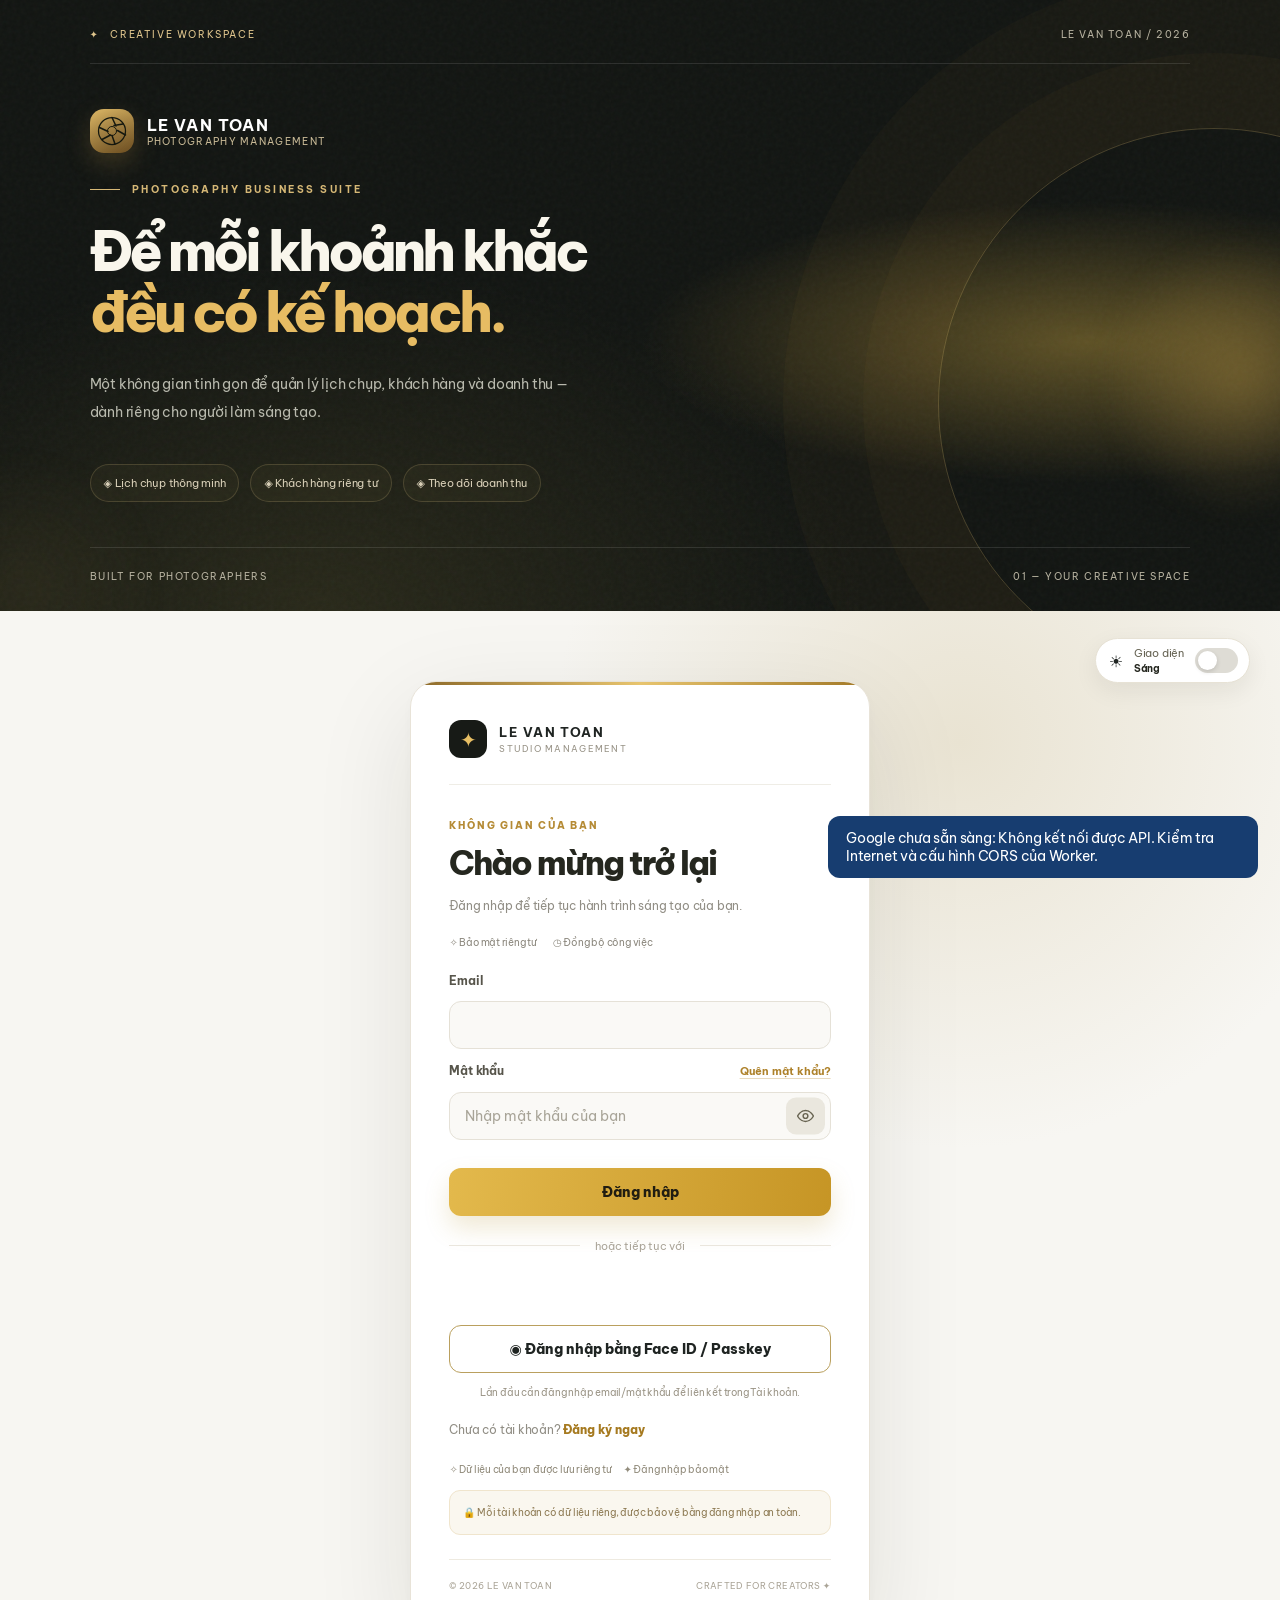
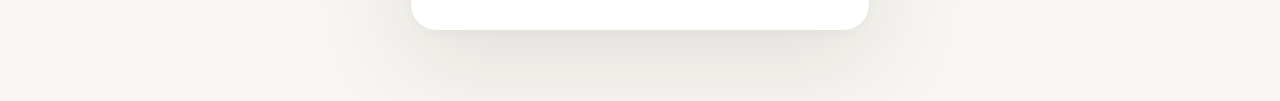
==== commit 3c7cbd67: "Update index.html" ====
--- a/index.html
+++ b/index.html
@@ -101,8 +101,8 @@
 html[data-theme="dark"] .authcard-foot{border-color:#3b3b31}
 html[data-theme="dark"] .auth-theme-toggle{background:#272b23;border-color:#454735;color:#e8d9b7}
 html[data-theme="dark"] .authcard .btn.primary{color:#251c0b}
-@media(max-width:500px){.authpage{grid-template-columns:1fr}.authhero{min-height:420px;padding:28px 7%;gap:20px}.hero-inner{margin:25px 0}.authhero .brand{margin-bottom:30px}.authhero h1{font-size:clamp(35px,6vw,55px)}.authbox{padding:70px 22px}.authcard{max-width:530px}}
-@media(max-width:250px){.authhero{min-height:350px;padding:22px 24px}.hero-top,.hero-bottom{font-size:8px}.hero-version{display:none}.authhero .brand{margin-bottom:24px}.authhero h1{font-size:35px}.hero-copy p{font-size:12px!important}.hero-benefits{margin-top:18px;gap:6px}.hero-benefits span{font-size:9px;padding:8px}.authbox{padding:70px 14px 24px}.authcard{padding:25px 21px}.authcard-foot span{display:none}}
+@media(max-width:5950px){.authpage{grid-template-columns:1fr}.authhero{min-height:420px;padding:28px 7%;gap:20px}.hero-inner{margin:25px 0}.authhero .brand{margin-bottom:30px}.authhero h1{font-size:clamp(35px,6vw,55px)}.authbox{padding:70px 22px}.authcard{max-width:530px}}
+@media(max-width:550px){.authhero{min-height:350px;padding:22px 24px}.hero-top,.hero-bottom{font-size:8px}.hero-version{display:none}.authhero .brand{margin-bottom:24px}.authhero h1{font-size:35px}.hero-copy p{font-size:12px!important}.hero-benefits{margin-top:18px;gap:6px}.hero-benefits span{font-size:9px;padding:8px}.authbox{padding:70px 14px 24px}.authcard{padding:25px 21px}.authcard-foot span{display:none}}
 @media(prefers-reduced-motion:reduce){.auth-ambient{animation:none!important}*{scroll-behavior:auto!important}}
 
 /* V3.1: genuine accessible dark/light switch in auth top-right */
@@ -481,24 +481,10 @@
  #app .entry small{overflow-wrap:anywhere}
  #app .job-action-buttons .btn{min-height:35px}
 }
-@media(max-width:380px){
- #app>.main{padding:11px 9px 25px!important}
- #app>.main>.top{gap:7px 5px;grid-template-columns:auto minmax(0,1fr) auto 30px}
- #globalSearch{font-size:0!important;max-width:54px!important;justify-self:end}
- #globalSearch::before{content:'⌕'!important;display:inline!important;font-size:24px;line-height:1}
- #themeToggle{font-size:11px!important;padding:0 7px!important}
- #headerAvatar{width:30px}
- #pageTitle{font-size:20px}
- #quickAdd{font-size:10px;padding:7px 9px!important}
- #app #pageContent>.layout2>.panel{padding:9px!important}
- #app .week,#app .days{gap:3px}
- #app .day{min-height:61px;padding:5px 3px}
-}
-@media(prefers-reduced-motion:reduce){.v13-confirm-dialog{animation:none!important}#app .day{transition:none!important}}
-/* Cân lại ô chọn tháng trên iPhone */
+/* Thu nhỏ ô chọn tháng trên iPhone */
 @media (max-width: 740px) {
   .stats-month {
-    width: 180px !important;
+    width: 145px !important;
     min-width: 0 !important;
     max-width: 100% !important;
     margin-left: 0 !important;
@@ -508,11 +494,11 @@
   .stats-month select {
     width: 100% !important;
     min-width: 0 !important;
-    height: 42px !important;
-    min-height: 42px !important;
-    padding: 6px 10px !important;
-    font-size: 13px !important;
-    border-radius: 12px !important;
+    height: 34px !important;
+    min-height: 34px !important;
+    padding: 4px 8px !important;
+    font-size: 12px !important;
+    border-radius: 9px !important;
     box-sizing: border-box !important;
   }
 }
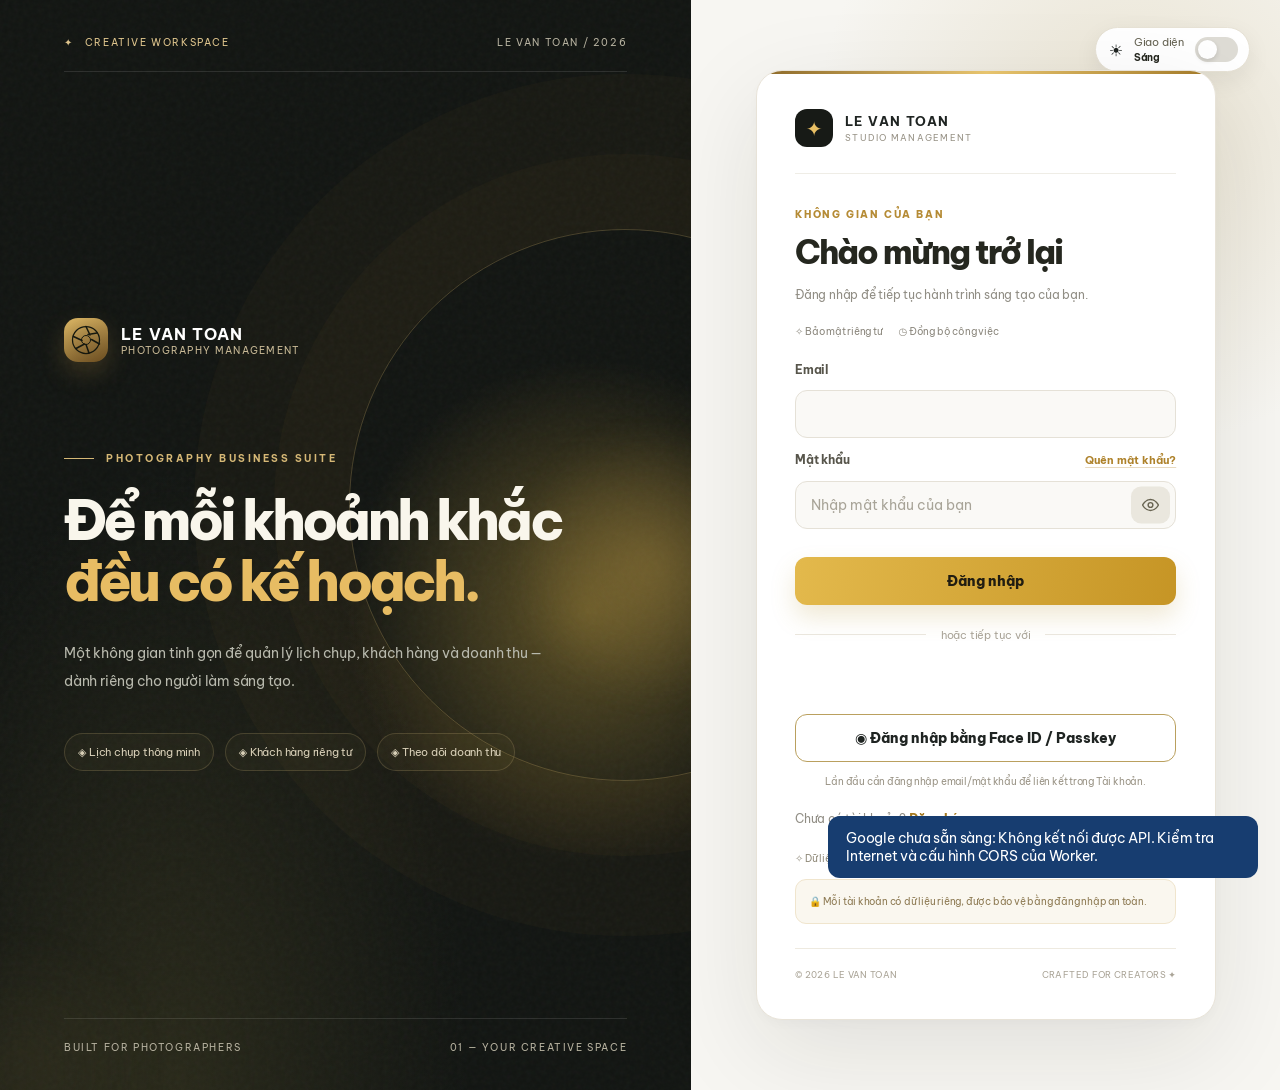
==== commit 2cc5a9e8: "Update index.html" ====
--- a/index.html
+++ b/index.html
@@ -1,8 +1,4 @@
 <!doctype html><html lang="vi"><head><meta charset="utf-8"><meta name="viewport" content="width=device-width,initial-scale=1"><meta name="referrer" content="no-referrer"><meta name="theme-color" content="#102a50"><title>LE VAN TOAN V13 | Quản lý lịch chụp</title><style>@import url('https://fonts.googleapis.com/css2?family=Be+Vietnam+Pro:wght@400;500;600;700;800&display=swap');
-<link rel="apple-touch-icon" sizes="180x180" href="/apple-touch-icon.png">
-<link rel="icon" type="image/png" href="/apple-touch-icon.png">
-<meta name="apple-mobile-web-app-title" content="LE VAN TOAN">
-<meta name="apple-mobile-web-app-capable" content="yes">
 :root{--bg:#f4f7fb;--card:#fff;--ink:#142338;--muted:#708099;--line:#e2e9f2;--primary:#2267e8;--dark:#122f5b;--ok:#12946a;--warn:#d38b1e;--danger:#dc4661;--radius:17px}*{box-sizing:border-box}body{margin:0;background:var(--bg);color:var(--ink);font:14px 'Be Vietnam Pro',system-ui,sans-serif}button,input,select,textarea{font:inherit}button{cursor:pointer}a{color:inherit;text-decoration:none}.hidden{display:none!important}.app{display:grid;grid-template-columns:250px minmax(0,1fr);min-height:100vh}.sidebar{background:#102a50;color:#e5efff;padding:24px 15px;display:flex;flex-direction:column;gap:22px}.brand{display:flex;align-items:center;gap:12px;padding:5px 9px}.mark{display:grid;place-items:center;width:44px;height:44px;border-radius:14px;background:#4b85f4;font-size:24px}.brand strong{display:block;letter-spacing:1.2px;font-size:16px}.brand small{font-size:10px;color:#b2c7e5}.nav{display:grid;gap:5px}.nav button{border:0;background:none;color:#b8cbe4;text-align:left;border-radius:12px;padding:13px 14px}.nav button.active,.nav button:hover{background:#254977;color:white}.nav button span{margin-right:11px}.sidefoot{margin-top:auto;color:#a3bad9;font-size:11px;padding:12px}.main{min-width:0;padding:28px 32px}.top{display:flex;justify-content:space-between;align-items:center;gap:15px;margin-bottom:25px}.top h1{margin:0 0 5px;font-size:25px}.sub{color:var(--muted);font-size:12px}.top-actions{display:flex;align-items:center;gap:10px}.pill{background:#e7efff;color:#225ac5;padding:9px 12px;border-radius:50px;font-size:12px}.btn{border:1px solid var(--line);background:white;border-radius:11px;padding:11px 15px;font-weight:600;color:var(--ink)}.btn.primary{background:var(--primary);border-color:var(--primary);color:white}.btn.danger{color:var(--danger)}.btn:disabled{opacity:.5;cursor:not-allowed}.grid4{display:grid;grid-template-columns:repeat(4,minmax(0,1fr));gap:16px;margin-bottom:20px}.metric,.panel{background:var(--card);border:1px solid var(--line);border-radius:var(--radius);box-shadow:0 4px 18px #102a5010}.metric{padding:21px}.metric .value{font-size:25px;font-weight:800;margin:9px 0 2px}.metric .label{font-size:12px;color:var(--muted)}.metric .accent{font-size:11px;color:var(--ok)}.panel{padding:22px;margin-bottom:20px}.panelhead{display:flex;align-items:center;justify-content:space-between;gap:12px;margin-bottom:18px}.panelhead h2{margin:0;font-size:17px}.panelhead .controls{display:flex;gap:8px;align-items:center}.layout2{display:grid;grid-template-columns:minmax(0,1.7fr) minmax(280px,1fr);gap:18px}.week,.days{display:grid;grid-template-columns:repeat(7,minmax(0,1fr));gap:6px}.week{text-align:center;color:var(--muted);font-size:11px;margin-bottom:10px}.day{min-height:83px;border:1px solid #e8edf5;border-radius:12px;background:white;text-align:left;padding:9px;display:flex;flex-direction:column;gap:5px}.day:hover{border-color:#7ea6f9}.day.other{opacity:.35}.day.selected{border:2px solid var(--primary);background:#f0f5ff}.day.today .num{background:var(--primary);color:white;border-radius:50%;width:25px;height:25px;display:grid;place-items:center}.num{font-weight:700}.lunar{font-size:9px;color:#9ba7b8}.dots{display:flex;gap:3px;flex-wrap:wrap}.dot{height:6px;width:6px;border-radius:50%;background:#4d85ef}.dot.done{background:#19aa82}.dot.cancelled{background:#c4cad4}.entry{border:1px solid var(--line);border-radius:12px;padding:13px;margin:9px 0;display:flex;align-items:center;justify-content:space-between;gap:12px}.entry strong{display:block;margin-bottom:5px}.entry small{color:var(--muted);line-height:1.8}.tag{font-size:10px;border-radius:50px;padding:5px 8px;background:#e9f0ff;color:#3369c9}.tag.completed{background:#e4f8f1;color:#138a65}.tag.cancelled{background:#f3f3f3;color:#777}.tablewrap{overflow-x:auto}table{width:100%;border-collapse:collapse;text-align:left;min-width:620px}th,td{padding:13px 10px;border-bottom:1px solid var(--line);font-size:12px}th{color:var(--muted);font-weight:600}td button{margin-right:4px}.toolbar{display:flex;flex-wrap:wrap;gap:9px;margin-bottom:17px}input,select,textarea{width:100%;border:1px solid #d8e1ed;border-radius:10px;padding:11px 12px;background:white;color:var(--ink);outline:0}input:focus,select:focus,textarea:focus{border-color:#6496f2}.toolbar input{max-width:330px}.toolbar select{max-width:180px}.empty{padding:30px 10px;color:var(--muted);text-align:center}.overlay{position:fixed;inset:0;background:#0c1d36aa;display:grid;place-items:center;z-index:50;padding:15px}.modal{width:min(650px,100%);max-height:92vh;overflow:auto;background:white;border-radius:20px;padding:25px;box-shadow:0 25px 80px #091b3455}.modal h2{margin:0 0 18px}.formgrid{display:grid;grid-template-columns:1fr 1fr;gap:13px}.field{display:grid;gap:6px}.field label{font-size:11px;font-weight:600;color:#596c85}.full{grid-column:1/-1}.actions{display:flex;justify-content:flex-end;gap:10px;margin-top:18px}.toast{position:fixed;bottom:22px;right:22px;z-index:100;background:#173d70;color:white;border-radius:12px;padding:13px 18px;max-width:min(430px,90vw)}.authpage{min-height:100vh;display:grid;grid-template-columns:1fr 1fr}.authhero{background:linear-gradient(135deg,#0c2851,#2459ad);color:white;display:flex;flex-direction:column;justify-content:center;padding:10%;gap:15px}.authhero h1{font-size:42px;line-height:1.2;margin:0}.authhero p{line-height:1.9;color:#d0e1ff}.authbox{display:grid;place-items:center;padding:25px}.authcard{width:min(410px,100%)}.authcard h2{font-size:26px}.authcard .field{margin:14px 0}.authcard .btn{width:100%;margin-top:8px}.link{border:0;background:none;color:var(--primary);padding:0;font-weight:700}.notice{background:#fff7e9;border:1px solid #f2dcab;color:#88641f;padding:12px;border-radius:10px;font-size:12px;line-height:1.8}.mobilemenu{display:none}@media(max-width:1100px){.grid4{grid-template-columns:repeat(2,1fr)}.layout2{grid-template-columns:1fr}}@media(max-width:740px){.app{grid-template-columns:1fr}.sidebar{position:fixed;z-index:20;left:0;top:0;bottom:0;width:245px;transform:translateX(-105%);transition:transform .2s}.sidebar.open{transform:none}.mobilemenu{display:block}.main{padding:17px 13px}.top h1{font-size:21px}.top{align-items:flex-start}.top-actions{flex-wrap:wrap;justify-content:flex-end}.grid4{gap:9px}.metric{padding:14px}.metric .value{font-size:19px}.panel{padding:13px}.day{min-height:62px;padding:5px;border-radius:8px}.lunar{font-size:8px}.formgrid{grid-template-columns:1fr}.authpage{grid-template-columns:1fr}.authhero{padding:36px 24px}.authhero h1{font-size:29px}.authbox{padding:26px}.pill{display:none}}
 :root{color-scheme:light}
 html[data-theme="dark"]{color-scheme:dark;--bg:#0c1323;--card:#172239;--ink:#edf4ff;--muted:#9dafc8;--line:#34435b;--primary:#6396ff;--dark:#0b162c;--ok:#4cdda8}
@@ -101,7 +97,7 @@
 html[data-theme="dark"] .authcard-foot{border-color:#3b3b31}
 html[data-theme="dark"] .auth-theme-toggle{background:#272b23;border-color:#454735;color:#e8d9b7}
 html[data-theme="dark"] .authcard .btn.primary{color:#251c0b}
-@media(max-width:5950px){.authpage{grid-template-columns:1fr}.authhero{min-height:420px;padding:28px 7%;gap:20px}.hero-inner{margin:25px 0}.authhero .brand{margin-bottom:30px}.authhero h1{font-size:clamp(35px,6vw,55px)}.authbox{padding:70px 22px}.authcard{max-width:530px}}
+@media(max-width:950px){.authpage{grid-template-columns:1fr}.authhero{min-height:420px;padding:28px 7%;gap:20px}.hero-inner{margin:25px 0}.authhero .brand{margin-bottom:30px}.authhero h1{font-size:clamp(35px,6vw,55px)}.authbox{padding:70px 22px}.authcard{max-width:530px}}
 @media(max-width:550px){.authhero{min-height:350px;padding:22px 24px}.hero-top,.hero-bottom{font-size:8px}.hero-version{display:none}.authhero .brand{margin-bottom:24px}.authhero h1{font-size:35px}.hero-copy p{font-size:12px!important}.hero-benefits{margin-top:18px;gap:6px}.hero-benefits span{font-size:9px;padding:8px}.authbox{padding:70px 14px 24px}.authcard{padding:25px 21px}.authcard-foot span{display:none}}
 @media(prefers-reduced-motion:reduce){.auth-ambient{animation:none!important}*{scroll-behavior:auto!important}}
 
@@ -481,42 +477,56 @@
  #app .entry small{overflow-wrap:anywhere}
  #app .job-action-buttons .btn{min-height:35px}
 }
-/* Thu nhỏ ô chọn tháng trên iPhone */
-@media (max-width: 740px) {
-  .stats-month {
-    width: 145px !important;
-    min-width: 0 !important;
-    max-width: 100% !important;
-    margin-left: 0 !important;
-  }
-
-  .stats-month input,
-  .stats-month select {
-    width: 100% !important;
-    min-width: 0 !important;
-    height: 34px !important;
-    min-height: 34px !important;
-    padding: 4px 8px !important;
-    font-size: 12px !important;
-    border-radius: 9px !important;
-    box-sizing: border-box !important;
-  }
-}
+@media(max-width:380px){
+ #app>.main{padding:11px 9px 25px!important}
+ #app>.main>.top{gap:7px 5px;grid-template-columns:auto minmax(0,1fr) auto 30px}
+ #globalSearch{font-size:0!important;max-width:54px!important;justify-self:end}
+ #globalSearch::before{content:'⌕'!important;display:inline!important;font-size:24px;line-height:1}
+ #themeToggle{font-size:11px!important;padding:0 7px!important}
+ #headerAvatar{width:30px}
+ #pageTitle{font-size:20px}
+ #quickAdd{font-size:10px;padding:7px 9px!important}
+ #app #pageContent>.layout2>.panel{padding:9px!important}
+ #app .week,#app .days{gap:3px}
+ #app .day{min-height:61px;padding:5px 3px}
+}
+@media(prefers-reduced-motion:reduce){.v13-confirm-dialog{animation:none!important}#app .day{transition:none!important}}
+
+
 /* V13.2: explicit safe delete action in job detail, touch friendly on iPhone */
 .job-detail-actions{display:flex;align-items:center;justify-content:space-between;gap:10px;flex-wrap:wrap}
 .job-detail-actions .detail-delete-btn{border-color:#be665f;color:#bd4640;background:color-mix(in srgb,var(--card) 93%,#df5a49 7%);min-height:44px}
 .job-detail-actions .detail-delete-btn:not(:disabled):active{transform:scale(.98)}
 .job-detail-actions .detail-delete-btn:disabled{opacity:.55;cursor:not-allowed;border-style:dashed}
 @media(max-width:550px){.job-detail-actions{display:grid;grid-template-columns:minmax(0,1fr) minmax(0,1fr)}.job-detail-actions .btn{width:100%;min-height:48px;padding:11px 9px}}
+
+/* V14 - admin trash and iPhone layout */
+@media(max-width:740px){.stats-month{width:145px!important;min-width:0!important;max-width:100%!important;margin-left:0!important}.stats-month input{width:100%!important;height:34px!important;min-height:34px!important;padding:4px 8px!important;font-size:12px!important;border-radius:9px!important;box-sizing:border-box!important}}
+.v14-trash-card{padding:16px;border:1px solid var(--border);border-radius:16px;margin:10px 0;display:flex;justify-content:space-between;align-items:center;gap:12px;flex-wrap:wrap}
+.v14-trash-card .v14-trash-main{min-width:0;flex:1}.v14-trash-card .v14-trash-main small{display:block;color:var(--muted);margin-top:5px}
+.v14-trash-actions{display:flex;gap:8px;flex-wrap:wrap}
+.v14-verify{display:block;width:100%;min-height:48px;margin:12px 0;padding:12px;border:1px solid var(--border);border-radius:12px;background:var(--card);color:var(--text)}
+.v14-danger-btn{color:#cf6660!important;border-color:#c35b58!important}
+@media(prefers-reduced-motion:reduce){.v14-trash-card *{animation:none!important;transition:none!important}}
 </style></head><body><div id="auth" class="authpage"><section class="authhero"><div class="auth-ambient ambient-one"></div><div class="auth-ambient ambient-two"></div><div class="hero-top"><span class="hero-back">✦ &nbsp; CREATIVE WORKSPACE</span><span class="hero-version">LE VAN TOAN / 2026</span></div><div class="hero-inner"><div class="brand"><div class="mark brand-emblem" aria-label="Biểu tượng LE VAN TOAN"><svg viewBox="0 0 64 64" width="32" height="32" xmlns="http://www.w3.org/2000/svg" aria-hidden="true"><circle cx="32" cy="32" r="27" fill="none" stroke="currentColor" stroke-width="2.5"/><circle cx="32" cy="32" r="9" fill="none" stroke="currentColor" stroke-width="2"/><path d="M32 5l8 17M54 18l-18 3M59 40L43 31M38 58l-6-17M12 49l17-9M7 25l17 8" fill="none" stroke="currentColor" stroke-width="3" stroke-linecap="round"/></svg></div><div><strong>LE VAN TOAN</strong><small>PHOTOGRAPHY MANAGEMENT</small></div></div><div class="hero-copy"><div class="eyebrow"><span class="eyebrow-line"></span> PHOTOGRAPHY BUSINESS SUITE</div><h1>Để mỗi khoảnh khắc<br><em>đều có kế hoạch.</em></h1><p>Một không gian tinh gọn để quản lý lịch chụp, khách hàng và doanh thu — dành riêng cho người làm sáng tạo.</p><div class="hero-benefits"><span>◈ Lịch chụp thông minh</span><span>◈ Khách hàng riêng tư</span><span>◈ Theo dõi doanh thu</span></div></div></div><div class="hero-bottom"><span>BUILT FOR PHOTOGRAPHERS</span><span>01 — YOUR CREATIVE SPACE</span></div></section><section class="authbox"><div class="auth-controls"><label class="theme-control" for="authThemeSwitch"><span class="theme-icon" aria-hidden="true">☀️</span><span class="theme-caption">Giao diện <strong id="authThemeLabel">Sáng</strong></span><input id="authThemeSwitch" class="theme-input" type="checkbox" role="switch" aria-label="Bật chế độ tối"><span class="theme-track" aria-hidden="true"><span class="theme-thumb"></span></span></label></div><div class="authcard"><div class="authcard-brand"><span class="auth-mini-logo">✦</span><div><strong>LE VAN TOAN</strong><small>STUDIO MANAGEMENT</small></div></div><div class="auth-welcome">KHÔNG GIAN CỦA BẠN</div><h2 id="authTitle">Chào mừng trở lại</h2><p class="sub" id="authSub">Đăng nhập để tiếp tục hành trình sáng tạo của bạn.</p><div class="auth-features"><span>✧ Bảo mật riêng tư</span><span>◷ Đồng bộ công việc</span></div><div id="resetBox" class="security-reset-box hidden"><h3 id="resetHeading">Khôi phục mật khẩu</h3><p id="resetHint" class="sub">Nhập email đã đăng ký. Nếu tài khoản tồn tại, chúng tôi gửi liên kết có hiệu lực 30 phút.</p><form id="resetForm"><div id="resetEmailRow" class="field"><label>Email tài khoản</label><input id="resetEmail" type="email" autocomplete="email" required placeholder="email@example.com"></div><div id="resetPasswordRow" class="hidden"><div class="field"><label>Mật khẩu mới</label><input id="resetNewPassword" type="password" minlength="12" maxlength="128" autocomplete="new-password" placeholder="Tối thiểu 12 ký tự"></div><div class="field"><label>Nhập lại mật khẩu mới</label><input id="resetConfirmPassword" type="password" minlength="12" maxlength="128" autocomplete="new-password"></div></div><button type="submit" id="resetSubmit" class="btn primary">Gửi liên kết đặt lại mật khẩu</button></form><button id="resetBack" class="btn reset-back" type="button">← Trở lại đăng nhập</button></div><form id="authForm"><div id="nameField" class="field hidden"><label>Họ và tên</label><input id="authName" autocomplete="name"></div><div class="field"><label>Email</label><input id="authEmail" type="email" autocomplete="email" required></div><div class="field password-field"><div class="password-label-row"><label for="authPassword">Mật khẩu</label><button id="forgotPassword" class="forgot-link" type="button">Quên mật khẩu?</button></div><div class="password-input-wrap"><input id="authPassword" type="password" minlength="12" autocomplete="current-password" required placeholder="Nhập mật khẩu của bạn"><button id="showPassword" class="password-eye" type="button" aria-label="Hiện mật khẩu" aria-pressed="false" title="Hiện mật khẩu"><svg viewBox="0 0 24 24" width="19" height="19" fill="none" stroke="currentColor" stroke-width="1.8" stroke-linecap="round" stroke-linejoin="round"><path d="M2 12s3.6-7 10-7 10 7 10 7-3.6 7-10 7S2 12 2 12Z"/><circle cx="12" cy="12" r="3"/></svg></button></div></div><button class="btn primary" type="submit" id="authSubmit">Đăng nhập</button></form><div class="auth-separator"><span>hoặc tiếp tục với</span></div><button id="googleLogin" class="google-signin hidden" type="button"><span class="google-g" aria-hidden="true"><svg width="21" height="21" viewBox="0 0 48 48"><path fill="#EA4335" d="M24 9.5c3.54 0 6.71 1.22 9.21 3.6l6.85-6.85C35.9 2.38 30.47 0 24 0 14.62 0 6.51 5.38 2.56 13.22l7.98 6.19C12.43 13.72 17.74 9.5 24 9.5Z"/><path fill="#4285F4" d="M46.98 24.55c0-1.57-.15-3.09-.38-4.55H24v9.02h12.94c-.58 2.96-2.27 5.48-4.8 7.18l7.73 6C44.38 38.03 46.98 31.85 46.98 24.55Z"/><path fill="#FBBC05" d="M10.53 28.59A14.4 14.4 0 0 1 9.75 24c0-1.59.27-3.13.77-4.59l-7.98-6.2A23.87 23.87 0 0 0 0 24c0 3.87.93 7.53 2.56 10.78l7.97-6.19Z"/><path fill="#34A853" d="M24 48c6.48 0 11.92-2.13 15.88-5.8l-7.73-6c-2.15 1.45-4.92 2.3-8.15 2.3-6.26 0-11.57-4.22-13.47-9.91l-7.98 6.19C6.51 42.62 14.62 48 24 48Z"/></svg></span><span>Tiếp tục với Google</span><span class="soon-label">Sắp có</span></button><div class="v12-google" id="v12GoogleLogin"></div><button id="v12PasskeyLogin" class="v12-face-btn" type="button">◉ Đăng nhập bằng Face ID / Passkey</button><p class="auth-provider-note">Lần đầu cần đăng nhập email/mật khẩu để liên kết trong Tài khoản.</p><p class="sub" style="margin-top:20px"><span id="authSwitchText">Chưa có tài khoản?</span> <button class="link" id="authSwitch">Đăng ký ngay</button></p><div class="auth-security"><span>✧ Dữ liệu của bạn được lưu riêng tư</span><span>✦ Đăng nhập bảo mật</span></div><p class="notice">🔒 Mỗi tài khoản có dữ liệu riêng, được bảo vệ bằng đăng nhập an toàn.</p><div class="authcard-foot">© 2026 LE VAN TOAN <span>CRAFTED FOR CREATORS ✦</span></div></div></section></div>
-<div id="app" class="app hidden"><div class="lvt-particles" id="lvtParticles" aria-hidden="true"></div><aside class="sidebar" id="sidebar"><div class="brand"><div class="mark brand-emblem" aria-label="Biểu tượng LE VAN TOAN"><svg viewBox="0 0 64 64" width="32" height="32" xmlns="http://www.w3.org/2000/svg" aria-hidden="true"><circle cx="32" cy="32" r="27" fill="none" stroke="currentColor" stroke-width="2.5"/><circle cx="32" cy="32" r="9" fill="none" stroke="currentColor" stroke-width="2"/><path d="M32 5l8 17M54 18l-18 3M59 40L43 31M38 58l-6-17M12 49l17-9M7 25l17 8" fill="none" stroke="currentColor" stroke-width="3" stroke-linecap="round"/></svg></div><div><strong>LE VAN TOAN</strong><small>PHOTOGRAPHY MANAGEMENT</small></div></div><nav class="nav" id="nav"><button data-page="dashboard" class="active"><span>▦</span>Tổng quan</button><button data-page="calendar"><span>▣</span>Lịch chụp</button><button data-page="jobs"><span>▤</span>Công việc</button><button data-page="statistics"><span>◴</span>Thống kê</button><button data-page="notifications"><span>♢</span>Thông báo</button><button data-page="admin" id="adminNav" class="hidden"><span>⚙</span>Quản trị</button><button data-page="account"><span>◉</span>Tài khoản</button></nav><div class="sidefoot">© 2026 LE VAN TOAN<br>Cloudflare Workers + D1</div></aside><main class="main"><header class="top"><div><button class="btn mobilemenu" id="menuBtn" type="button">☰ Menu</button><h1 id="pageTitle">Tổng quan</h1><div class="sub" id="welcome">Không gian làm việc của bạn</div></div><div class="top-actions"><button class="btn top-search-btn" id="globalSearch" type="button" aria-label="Tìm kiếm lịch chụp hoặc khách hàng" title="Tìm lịch chụp hoặc khách hàng">⌕ Tìm kiếm</button><button class="btn theme-switch" id="themeToggle" type="button">🌙 Tối</button><span id="headerAvatar" class="header-avatar"></span><span class="pill" id="userBadge">Thành viên</span><button class="btn primary" id="quickAdd">+ Thêm lịch chụp</button></div></header><section id="pageContent"></section></main></div><div id="modalHost"></div><div id="toast" class="toast hidden" role="status"></div><script>// Chỉnh API_BASE khi đổi tên miền backend. Không đặt khóa bí mật trong file này.
+<div id="app" class="app hidden"><div class="lvt-particles" id="lvtParticles" aria-hidden="true"></div><aside class="sidebar" id="sidebar"><div class="brand"><div class="mark brand-emblem" aria-label="Biểu tượng LE VAN TOAN"><svg viewBox="0 0 64 64" width="32" height="32" xmlns="http://www.w3.org/2000/svg" aria-hidden="true"><circle cx="32" cy="32" r="27" fill="none" stroke="currentColor" stroke-width="2.5"/><circle cx="32" cy="32" r="9" fill="none" stroke="currentColor" stroke-width="2"/><path d="M32 5l8 17M54 18l-18 3M59 40L43 31M38 58l-6-17M12 49l17-9M7 25l17 8" fill="none" stroke="currentColor" stroke-width="3" stroke-linecap="round"/></svg></div><div><strong>LE VAN TOAN</strong><small>PHOTOGRAPHY MANAGEMENT</small></div></div><nav class="nav" id="nav"><button data-page="dashboard" class="active"><span>▦</span>Tổng quan</button><button data-page="calendar"><span>▣</span>Lịch chụp</button><button data-page="jobs"><span>▤</span>Công việc</button><button data-page="statistics"><span>◴</span>Thống kê</button><button data-page="notifications"><span>♢</span>Thông báo</button><button data-page="admin" id="adminNav" class="hidden"><span>⚙</span>Quản trị</button><button data-page="trash" id="trashNav" class="hidden"><span>♻</span>Thùng rác</button><button data-page="account"><span>◉</span>Tài khoản</button></nav><div class="sidefoot">© 2026 LE VAN TOAN<br>Cloudflare Workers + D1</div></aside><main class="main"><header class="top"><div><button class="btn mobilemenu" id="menuBtn" type="button">☰ Menu</button><h1 id="pageTitle">Tổng quan</h1><div class="sub" id="welcome">Không gian làm việc của bạn</div></div><div class="top-actions"><button class="btn top-search-btn" id="globalSearch" type="button" aria-label="Tìm kiếm lịch chụp hoặc khách hàng" title="Tìm lịch chụp hoặc khách hàng">⌕ Tìm kiếm</button><button class="btn theme-switch" id="themeToggle" type="button">🌙 Tối</button><span id="headerAvatar" class="header-avatar"></span><span class="pill" id="userBadge">Thành viên</span><button class="btn primary" id="quickAdd">+ Thêm lịch chụp</button></div></header><section id="pageContent"></section></main></div><div id="modalHost"></div><div id="toast" class="toast hidden" role="status"></div><script>// Chỉnh API_BASE khi đổi tên miền backend. Không đặt khóa bí mật trong file này.
 const API_BASE='https://toanart-lichchup-api.toanluumy.workers.dev';
 
 
-let token=sessionStorage.getItem('lvt_token')||'';
-const setToken=v=>{token=v||'';if(token)sessionStorage.setItem('lvt_token',token);else sessionStorage.removeItem('lvt_token')};
+// Persist access across Safari/iPhone app restarts. Migrate existing session token once.
+let token='';
+try {
+  token=localStorage.getItem('lvt_token') || sessionStorage.getItem('lvt_token') || '';
+  if(token) localStorage.setItem('lvt_token', token);
+  sessionStorage.removeItem('lvt_token');
+} catch { token=sessionStorage.getItem('lvt_token')||''; }
+const setToken=v=>{
+  token=v||'';
+  try {if(token)localStorage.setItem('lvt_token',token);else localStorage.removeItem('lvt_token')}catch{}
+  try {sessionStorage.removeItem('lvt_token')}catch{}
+};
 const hasToken=()=>!!token;
-async function api(path,{method='GET',data}={}){let response;try{response=await fetch(API_BASE+path,{method,headers:{...(data!==undefined?{'Content-Type':'application/json'}:{}),...(token?{Authorization:'Bearer '+token}:{})},...(data!==undefined?{body:JSON.stringify(data)}:{})})}catch{throw new Error('Không kết nối được API. Kiểm tra Internet và cấu hình CORS của Worker.')};let result;try{result=await response.json()}catch{throw new Error('Máy chủ trả về dữ liệu không hợp lệ')};if(!response.ok)throw new Error(result.error||result.message||`Lỗi HTTP ${response.status}`);return result}
+async function api(path,{method='GET',data}={}){let response;try{response=await fetch(API_BASE+path,{method,headers:{...(data!==undefined?{'Content-Type':'application/json'}:{}),...(token?{Authorization:'Bearer '+token}:{})},...(data!==undefined?{body:JSON.stringify(data)}:{})})}catch{throw new Error('Không kết nối được API. Kiểm tra Internet và cấu hình CORS của Worker.')};let result;try{result=await response.json()}catch{throw new Error('Máy chủ trả về dữ liệu không hợp lệ')};if(!response.ok){const err=new Error(result.error||result.message||`Lỗi HTTP ${response.status}`);err.status=response.status;throw err}return result}
 const listData=(result,key)=>Array.isArray(result)?result:Array.isArray(result?.[key])?result[key]:Array.isArray(result?.items)?result.items:[];
 
 const $=(q,root=document)=>root.querySelector(q);const $$=(q,root=document)=>[...root.querySelectorAll(q)];
@@ -530,8 +540,8 @@
 const field=(label,name,value='',type='text',extra='')=>`<div class="field"><label>${esc(label)}</label><input name="${name}" type="${type}" value="${esc(value)}" ${extra}></div>`;
 
 
-const state={user:null,jobs:[],customers:[],users:[],page:'dashboard',month:new Date(),selected:dateISO(new Date()),authMode:'login'};
-const titles={dashboard:'Tổng quan',calendar:'Lịch chụp',jobs:'Quản lý công việc',customers:'Khách hàng',statistics:'Thống kê',notifications:'Thông báo',admin:'Quản trị hệ thống',account:'Tài khoản'};
+const state={user:null,jobs:[],customers:[],users:[],trash:[],page:'dashboard',month:new Date(),selected:dateISO(new Date()),authMode:'login'};
+const titles={dashboard:'Tổng quan',calendar:'Lịch chụp',jobs:'Quản lý công việc',customers:'Khách hàng',statistics:'Thống kê',trash:'Thùng rác',notifications:'Thông báo',admin:'Quản trị hệ thống',account:'Tài khoản'};
 const themeKey='lvt-theme';
 const avatarKey=()=>`lvt-avatar-${state.user?.id||'guest'}`;
 function applyTheme(mode){
@@ -559,9 +569,21 @@
 const getJobs=async()=>{const r=await api('/api/jobs');state.jobs=listData(r,'jobs')};const getCustomers=async()=>{const r=await api('/api/customers');state.customers=listData(r,'customers')};
 const getUsers=async()=>{const r=await api('/api/admin/users');state.users=listData(r,'users')};
 const refresh=async()=>{await Promise.all([getJobs(),getCustomers()]);if(state.page==='admin'&&state.user?.role==='admin')await getUsers();render()};
-function showApp(){ $('#auth').classList.add('hidden');$('#app').classList.remove('hidden');$('#welcome').textContent=`Xin chào, ${state.user?.name||'thành viên'} • ${new Date().toLocaleDateString('vi-VN')}`;$('#userBadge').textContent=state.user?.role==='admin'?'Quản trị viên':'Thành viên';$('#adminNav').classList.toggle('hidden',state.user?.role!=='admin');refreshAvatar();navigate('dashboard')}
+function showApp(){ $('#auth').classList.add('hidden');$('#app').classList.remove('hidden');$('#welcome').textContent=`Xin chào, ${state.user?.name||'thành viên'} • ${new Date().toLocaleDateString('vi-VN')}`;$('#userBadge').textContent=state.user?.role==='admin'?'Quản trị viên':'Thành viên';$('#adminNav').classList.toggle('hidden',state.user?.role!=='admin');$('#trashNav').classList.toggle('hidden',state.user?.role!=='admin');refreshAvatar();navigate('dashboard')}
 function showAuth(){state.user=null;state.jobs=[];state.customers=[];$('#app').classList.add('hidden');$('#auth').classList.remove('hidden');}
-async function restore(){if(!hasToken())return;try{const r=await api('/api/me');state.user=r.user||r;showApp();await refresh()}catch{setToken('');showAuth()}}
+async function restore(){
+  if(!hasToken())return;
+  try {
+    const r=await api('/api/me');
+    state.user=r.user||r;
+    showApp();
+    try {await refresh()}catch(e){toast('Đã giữ đăng nhập. Không thể tải dữ liệu: '+e.message)}
+  }catch(e){
+    // Only a verified invalid/revoked token clears local login. Network errors must not log users out.
+    if(e.status===401||e.status===403){setToken('');showAuth()}
+    else toast('Không kiểm tra được phiên. Khi có mạng, mở lại ứng dụng để tiếp tục.');
+  }
+}
 function switchAuth(){state.authMode=state.authMode==='login'?'register':'login';const reg=state.authMode==='register';$('#nameField').classList.toggle('hidden',!reg);$('#authName').required=reg;$('#authTitle').textContent=reg?'Tạo tài khoản mới':'Chào mừng trở lại';$('#authSub').textContent=reg?'Bắt đầu quản lý lịch chụp của riêng bạn.':'Đăng nhập để quản lý công việc của bạn.';$('#authSubmit').textContent=reg?'Đăng ký':'Đăng nhập';$('#authSwitchText').textContent=reg?'Đã có tài khoản?':'Chưa có tài khoản?';$('#authSwitch').textContent=reg?'Đăng nhập':'Đăng ký ngay';$('#authPassword').autocomplete=reg?'new-password':'current-password';$('#forgotPassword').classList.toggle('hidden',reg)}
 const passwordInput=$('#authPassword');
 const showPasswordBtn=$('#showPassword');
@@ -590,10 +612,10 @@
  results.onclick=e=>{const t=e.target.closest('button');if(!t)return;host.innerHTML='';if(t.dataset.searchJob)jobModal(state.jobs.find(j=>String(j.id)===t.dataset.searchJob));if(t.dataset.searchCustomer)customerModal(state.customers.find(c=>String(c.id)===t.dataset.searchCustomer));};
  });
 $('#nav').onclick=e=>{const btn=e.target.closest('[data-page]');if(btn)navigate(btn.dataset.page)};$('#menuBtn').onclick=()=>$('#sidebar').classList.toggle('open');$('#quickAdd').onclick=()=>jobModal();
-function navigate(page){if(page==='admin'&&state.user?.role!=='admin')return;state.page=page;$$('#nav button').forEach(b=>b.classList.toggle('active',b.dataset.page===page));$('#sidebar').classList.remove('open');$('#pageTitle').textContent=titles[page];render();if(page==='admin')getUsers().then(render).catch(e=>toast(e.message))}
+function navigate(page){if(['admin','trash'].includes(page)&&state.user?.role!=='admin')return;state.page=page;$$('#nav button').forEach(b=>b.classList.toggle('active',b.dataset.page===page));$('#sidebar').classList.remove('open');$('#pageTitle').textContent=titles[page];render();if(page==='admin')getUsers().then(render).catch(e=>toast(e.message));if(page==='trash')loadTrash().then(render).catch(e=>toast(e.message))}
 const sum=(arr,key)=>arr.reduce((s,x)=>s+(Number(x[key])||0),0);const metrics=()=>{const active=state.jobs.filter(j=>j.status!=='cancelled'),completed=active.filter(j=>j.status==='completed');return [{label:'Tổng lịch chụp',value:state.jobs.length,sub:'Tất cả công việc'},{label:'Lịch đã hoàn thành',value:completed.length,sub:'Đã kết thúc'},{label:'Doanh thu dự kiến',value:money(sum(active,'amount')),sub:'Không tính lịch đã hủy'},{label:'Tiền cọc đã ghi nhận',value:money(sum(active,'deposit')),sub:'Theo dữ liệu đã nhập'}]};
 function metricHTML(){return `<div class="grid4">${metrics().map(m=>`<div class="metric"><div class="label">${m.label}</div><div class="value">${m.value}</div><div class="accent">${m.sub}</div></div>`).join('')}</div>`}
-function render(){let html='';switch(state.page){case'dashboard':html=`<div class="layout2"><div class="panel">${calendarHTML()}</div><div class="panel">${dayJobsHTML(state.selected)}</div></div>`;break;case'calendar':html=`<div class="layout2"><div class="panel">${calendarHTML()}</div><div class="panel">${dayJobsHTML(state.selected)}</div></div>`;break;case'jobs':html=jobsHTML();break;case'customers':html=customersHTML();break;case'statistics':html=statsHTML();break;case'notifications':html=notificationsHTML();break;case'admin':html=adminHTML();break;case'account':html=accountHTML();break;}$('#pageContent').innerHTML=html;bindPage()}
+function render(){let html='';switch(state.page){case'dashboard':html=`<div class="layout2"><div class="panel">${calendarHTML()}</div><div class="panel">${dayJobsHTML(state.selected)}</div></div>`;break;case'calendar':html=`<div class="layout2"><div class="panel">${calendarHTML()}</div><div class="panel">${dayJobsHTML(state.selected)}</div></div>`;break;case'jobs':html=jobsHTML();break;case'trash':html=trashHTML();break;case'customers':html=customersHTML();break;case'statistics':html=statsHTML();break;case'notifications':html=notificationsHTML();break;case'admin':html=adminHTML();break;case'account':html=accountHTML();break;}$('#pageContent').innerHTML=html;bindPage()}
 
 // Vietnamese lunisolar calendar (UTC+7). Based on astronomical new-moon and solar-longitude calculations.
 function jdFromDate(dd,mm,yy){let a=Math.floor((14-mm)/12),y=yy+4800-a,m=mm+12*a-3;let jd=dd+Math.floor((153*m+2)/5)+365*y+Math.floor(y/4)-Math.floor(y/100)+Math.floor(y/400)-32045;if(jd<2299161)jd=dd+Math.floor((153*m+2)/5)+365*y+Math.floor(y/4)-32083;return jd}
@@ -618,10 +640,10 @@
  modal('Chi tiết lịch chụp',`<div class="detail-grid">${fields.map(([label,value],i)=>`<div class="detail-box ${label==='Ghi chú'?'wide':''}"><small>${esc(label)}</small><strong>${esc(value)}</strong></div>`).join('')}</div>${isLockedJob(j)?'<p class="historical-notice">🔒 Đã thanh toán — lịch được khóa vĩnh viễn, chỉ được xem.</p>':isPastJob(j)?'<p class="historical-notice">Lịch đã qua: chỉ cho phép sửa tên hoặc xác nhận Đã thanh toán.</p>':''}`,async()=>{});
  const form=$('#modalForm');
  const actions=form?.querySelector('.actions');
- const deletionAllowed=!isLockedJob(j)&&!isPastJob(j);
+ const deletionAllowed=state.user?.role==='admin'||(!isLockedJob(j)&&!isPastJob(j));
  if(actions){
   actions.classList.add('job-detail-actions');
-  actions.innerHTML=`<button type="button" class="btn danger detail-delete-btn" id="deleteFromDetail" ${deletionAllowed?'':'disabled aria-disabled="true"'} title="${deletionAllowed?'Xóa lịch chụp sau khi xác nhận':'Lịch đã thanh toán hoặc đã qua ngày không được xóa'}">🗑 Xóa lịch</button><button type="button" class="btn primary" id="doneDetail">Đóng</button>`;
+  actions.innerHTML=`<button type="button" class="btn danger detail-delete-btn" id="deleteFromDetail" ${deletionAllowed?'':'disabled aria-disabled="true"'} title="${deletionAllowed?'Chuyển lịch vào Thùng rác trong 30 ngày':'Lịch đã khóa hoặc đã qua ngày không được xóa'}">🗑 Xóa lịch</button><button type="button" class="btn primary" id="doneDetail">Đóng</button>`;
  }
  $('#doneDetail')?.addEventListener('click',()=>{$('#modalHost').innerHTML=''});
  $('#deleteFromDetail')?.addEventListener('click',async()=>{
@@ -631,7 +653,7 @@
   const btn=$('#deleteFromDetail');if(btn)btn.disabled=true;
   try{
    await api(`/api/jobs/${encodeURIComponent(j.id)}`,{method:'DELETE'});
-   $('#modalHost').innerHTML='';toast('Đã xóa lịch chụp');await refresh();
+   $('#modalHost').innerHTML='';toast('Đã chuyển lịch vào Thùng rác');await refresh();
   }catch(err){if(btn)btn.disabled=false;toast(err?.message||'Không thể xóa lịch')}
  });
 }
@@ -642,7 +664,7 @@
  const status=$('#jobStatus')?.value||'';
  const norm=v=>String(v??'').normalize('NFD').replace(/[\u0300-\u036f]/g,'').toLowerCase();
  const items=state.jobs.filter(j=>(!status||j.status===status)&&norm(`${j.title} ${j.location} ${j.customer_name||customerName(j.customer_id)} ${state.customers.find(c=>String(c.id)===String(j.customer_id))?.phone||''}`).includes(q)).sort((a,b)=>String(b.shoot_date).localeCompare(String(a.shoot_date)));
- const actions=j=>isLockedJob(j)?`<button class="btn btn-compact" data-view-job="${esc(j.id)}">🔒 Xem</button>`:`<button class="btn btn-compact" data-edit-job="${esc(j.id)}">Sửa</button>${isPastJob(j)?'':`<button class="btn btn-compact danger" data-del-job="${esc(j.id)}">Xóa</button>`}`;
+ const actions=j=>isLockedJob(j)?`<button class="btn btn-compact" data-view-job="${esc(j.id)}">🔒 Xem</button>${state.user?.role==='admin'?`<button class="btn btn-compact danger" data-del-job="${esc(j.id)}">Xóa</button>`:''}`:`<button class="btn btn-compact" data-edit-job="${esc(j.id)}">Sửa</button>${isPastJob(j)&&state.user?.role!=='admin'?'':`<button class="btn btn-compact danger" data-del-job="${esc(j.id)}">Xóa</button>`}`;
  $('#jobRows').innerHTML=items.length?items.map(j=>`<tr class="job-card-row">
  <td data-label="Ngày"><span>${prettyDate(j.shoot_date)}</span></td>
  <td data-label="Công việc" class="job-title-cell"><strong>${esc(j.title)}</strong><small class="sub">${esc(j.location||'')}</small></td>
@@ -656,7 +678,13 @@
 const customerName=id=>state.customers.find(c=>String(c.id)===String(id))?.name||'—';
 function customersHTML(){return `<div class="panel"><div class="panelhead"><h2>Danh bạ khách hàng</h2><button class="btn primary" id="addCustomer">+ Thêm khách hàng</button></div><div class="toolbar"><input id="customerSearch" placeholder="Tìm theo tên hoặc số điện thoại..."></div><div class="tablewrap"><table><thead><tr><th>Họ tên</th><th>Số điện thoại</th><th>Ghi chú</th><th>Số lịch</th><th>Thao tác</th></tr></thead><tbody id="customerRows"></tbody></table></div></div>`}
 function drawCustomers(){const normalize=v=>String(v||'').normalize('NFD').replace(/[\u0300-\u036f]/g,'').toLowerCase();const q=normalize($('#customerSearch')?.value||''),items=state.customers.filter(c=>normalize(`${c.name} ${c.phone}`).includes(q));$('#customerRows').innerHTML=items.length?items.map(c=>`<tr><td><strong>${esc(c.name)}</strong></td><td>${esc(c.phone||'—')}</td><td>${esc(c.notes||'—')}</td><td>${state.jobs.filter(j=>String(j.customer_id)===String(c.id)).length}</td><td><button class="btn" data-edit-customer="${esc(c.id)}">Sửa</button><button class="btn danger" data-del-customer="${esc(c.id)}">Xóa</button></td></tr>`).join(''):'<tr><td colspan="5" class="empty">Chưa có khách hàng.</td></tr>'}
-function statsHTML(){const selected=state.statsMonth||dateISO(new Date()).slice(0,7);const active=state.jobs.filter(j=>j.status!=='cancelled'&&String(j.shoot_date||'').slice(0,7)===selected);const completed=active.filter(j=>j.status==='completed');const revenue=sum(active,'amount'),deposit=sum(active,'deposit');return `<div class="panel analytics-panel"><div class="panelhead"><div><h2>Thống kê theo tháng</h2><p class="sub">Lọc chính xác theo tháng và năm bạn muốn xem.</p></div><div class="field stats-month"><label>Chọn tháng</label><input type="month" id="statsMonth" value="${esc(selected)}" min="2020-01" max="2100-12"></div></div><div class="grid4"><div class="metric"><div class="label">Tổng lịch</div><div class="value">${active.length}</div><div class="accent">Trong tháng đã chọn</div></div><div class="metric"><div class="label">Đã hoàn thành</div><div class="value">${completed.length}</div><div class="accent">Lịch không bị hủy</div></div><div class="metric"><div class="label">Tổng tiền dự kiến</div><div class="value">${money(revenue)}</div><div class="accent">Theo hợp đồng</div></div><div class="metric"><div class="label">Tiền cọc</div><div class="value">${money(deposit)}</div><div class="accent">Còn dự kiến: ${money(revenue-deposit)}</div></div></div><div class="panelhead"><h2>Chi tiết lịch chụp tháng ${esc(selected)}</h2></div><div class="tablewrap"><table><thead><tr><th>Ngày</th><th>Khách hàng</th><th>Công việc</th><th>Tổng tiền</th><th>Tiền cọc</th><th>Thanh toán</th><th>Thao tác</th></tr></thead><tbody>${active.sort((a,b)=>String(a.shoot_date).localeCompare(String(b.shoot_date))).map(j=>`<tr><td>${prettyDate(j.shoot_date)}</td><td>${esc(j.customer_name||customerName(j.customer_id))}</td><td>${esc(j.title)}</td><td><span class="currency">${money(j.amount)}</span></td><td><span class="currency">${money(j.deposit)}</span></td><td>${j.payment_status==='paid'?'<span class="paid-pill">🔒 Đã trả</span>':'<span class="pending-pill">Chưa đủ</span>'}</td><td>${isLockedJob(j)?`<button class="btn btn-compact" data-view-job="${esc(j.id)}">Xem</button>`:`<button class="btn btn-compact" data-edit-job="${esc(j.id)}">Sửa</button>`}</td></tr>`).join('')||'<tr><td colspan="7" class="empty">Tháng này chưa có lịch chụp.</td></tr>'}</tbody></table></div><p class="sub">Lịch đã qua có thể sửa tên và xác nhận thanh toán; lịch đã thanh toán sẽ khóa vĩnh viễn. Số tiền là giá trị ghi nhận trên lịch, chưa phải báo cáo tiền thực nhận từ ngân hàng.</p></div>`}
+async function loadTrash(){if(state.user?.role!=='admin')return;const r=await api('/api/jobs/trash');state.trash=listData(r,'items')}
+function trashHTML(){
+ if(state.user?.role!=='admin')return '<p>Không có quyền truy cập.</p>';
+ return `<div class="panel"><div class="panelhead"><div><h2>♻ Thùng rác</h2><p class="sub">Lịch đã xóa được giữ tối đa 30 ngày. Chỉ Admin được khôi phục. Danh sách chỉ gồm lịch thuộc tài khoản của bạn.</p></div><button class="btn" data-trash-refresh="1">Làm mới</button></div>
+ ${state.trash.length?state.trash.map(j=>`<div class="v14-trash-card"><div class="v14-trash-main"><strong>${esc(j.title)}</strong><small>${prettyDate(j.shoot_date)} · ${esc(j.customer_name||customerName(j.customer_id))} · ${money(j.amount)}</small><small>Đã xóa: ${new Date(Number(j.deleted_at)).toLocaleString('vi-VN')} · Hết hạn sau 30 ngày</small></div><div class="v14-trash-actions"><button class="btn primary" data-restore-job="${esc(j.id)}">Khôi phục</button></div></div>`).join(''):'<p class="empty">Thùng rác trống.</p>'}</div>`;
+}
+function statsHTML(){const selected=state.statsMonth||dateISO(new Date()).slice(0,7);const active=state.jobs.filter(j=>j.status!=='cancelled'&&String(j.shoot_date||'').slice(0,7)===selected);const completed=active.filter(j=>j.status==='completed');const revenue=sum(active,'amount'),deposit=sum(active,'deposit');return `<div class="panel analytics-panel"><div class="panelhead"><div><h2>Thống kê theo tháng</h2><p class="sub">Lọc chính xác theo tháng và năm bạn muốn xem.</p></div><div class="field stats-month"><label>Chọn tháng</label><input type="month" id="statsMonth" value="${esc(selected)}" min="2020-01" max="2100-12"></div></div><div class="grid4"><div class="metric"><div class="label">Tổng lịch</div><div class="value">${active.length}</div><div class="accent">Trong tháng đã chọn</div></div><div class="metric"><div class="label">Đã hoàn thành</div><div class="value">${completed.length}</div><div class="accent">Lịch không bị hủy</div></div><div class="metric"><div class="label">Tổng tiền dự kiến</div><div class="value">${money(revenue)}</div><div class="accent">Theo hợp đồng</div></div><div class="metric"><div class="label">Tiền cọc</div><div class="value">${money(deposit)}</div><div class="accent">Còn dự kiến: ${money(revenue-deposit)}</div></div></div><div class="panelhead"><h2>Chi tiết lịch chụp tháng ${esc(selected)}</h2></div><div class="tablewrap"><table><thead><tr><th>Ngày</th><th>Khách hàng</th><th>Công việc</th><th>Tổng tiền</th><th>Tiền cọc</th><th>Thanh toán</th><th>Thao tác</th></tr></thead><tbody>${active.sort((a,b)=>String(a.shoot_date).localeCompare(String(b.shoot_date))).map(j=>`<tr><td>${prettyDate(j.shoot_date)}</td><td>${esc(j.customer_name||customerName(j.customer_id))}</td><td>${esc(j.title)}</td><td><span class="currency">${money(j.amount)}</span></td><td><span class="currency">${money(j.deposit)}</span></td><td>${j.payment_status==='paid'?'<span class="paid-pill">🔒 Đã trả</span>':'<span class="pending-pill">Chưa đủ</span>'}</td><td>${isLockedJob(j)?`<button class="btn btn-compact" data-view-job="${esc(j.id)}">Xem</button>`:`<button class="btn btn-compact" data-edit-job="${esc(j.id)}">Sửa</button>`}</td></tr>`).join('')||'<tr><td colspan="7" class="empty">Tháng này chưa có lịch chụp.</td></tr>'}</tbody></table></div><p class="sub">Lịch đã qua có thể sửa tên và xác nhận thanh toán; lịch đã thanh toán sẽ khóa chỉnh sửa (Admin có thể chuyển vào Thùng rác). Số tiền là giá trị ghi nhận trên lịch, chưa phải báo cáo tiền thực nhận từ ngân hàng.</p></div>`}
 function notificationsHTML(){const next=new Date();next.setDate(next.getDate()+1);const dates=[today(),dateISO(next)],list=state.jobs.filter(j=>dates.includes(String(j.shoot_date||'').slice(0,10))&&j.status!=='cancelled');return `<div class="panel"><div class="panelhead"><h2>Lịch sắp diễn ra</h2></div>${list.length?list.map(j=>`<div class="entry"><div><strong>${esc(j.title)}</strong><small>${prettyDate(j.shoot_date)} · ${esc(j.start_time||'')} · ${esc(j.location||'')}</small></div>${statusBadge(j.status)}</div>`).join(''):'<div class="empty">Không có lịch chụp hôm nay hoặc ngày mai.</div>'}<p class="sub">Đây là thông báo hiển thị khi mở website; chưa có thông báo đẩy khi đóng trình duyệt.</p></div>`}
 function adminHTML(){return `<div class="panel"><div class="panelhead"><h2>Quản lý người dùng</h2><button class="btn" id="reloadUsers">Làm mới</button></div><div class="tablewrap"><table><thead><tr><th>Tên</th><th>Email</th><th>Quyền</th><th>Trạng thái</th><th>Thao tác</th></tr></thead><tbody>${state.users.map(u=>`<tr><td>${esc(u.name)}</td><td>${esc(u.email)}</td><td>${esc(u.role)}</td><td>${u.is_active?'Hoạt động':'Đã khóa'}</td><td>${String(u.id)===String(state.user?.id)?'Tài khoản của bạn':`<button class="btn" data-toggle-user="${esc(u.id)}">${u.is_active?'Khóa':'Mở khóa'}</button>`}</td></tr>`).join('')||'<tr><td colspan="5" class="empty">Chưa tải được danh sách người dùng.</td></tr>'}</tbody></table></div></div>`}
 function editAccountName(){
@@ -694,7 +722,7 @@
   return dataUrl;
  }finally{URL.revokeObjectURL(objectUrl)}
 }
-function bindPage(){const root=$('#pageContent');root.onclick=async e=>{const t=e.target.closest('button');if(!t)return;try{if(t.dataset.month!==undefined){const n=Number(t.dataset.month);state.month=n===0?new Date():new Date(state.month.getFullYear(),state.month.getMonth()+n,1);if(n===0)state.selected=today();render()}else if(t.dataset.date){state.selected=t.dataset.date;state.month=new Date(t.dataset.date+'T12:00:00');render()}else if(t.dataset.addDate){if(t.dataset.addDate<today())toast('Ngày đã qua chỉ được xem');else jobModal(null,t.dataset.addDate)}else if(t.dataset.viewJob)jobDetail(state.jobs.find(j=>String(j.id)===t.dataset.viewJob));else if(t.dataset.editJob){const j=state.jobs.find(j=>String(j.id)===t.dataset.editJob);if(isLockedJob(j))jobDetail(j);else jobModal(j)}else if(t.dataset.delJob){const j=state.jobs.find(j=>String(j.id)===t.dataset.delJob);if(isPastJob(j)||isLockedJob(j))jobDetail(j);else await deleteItem('jobs',t.dataset.delJob,'lịch chụp')}else if(t.id==='addCustomer')customerModal();else if(t.dataset.editCustomer)customerModal(state.customers.find(c=>String(c.id)===t.dataset.editCustomer));else if(t.dataset.delCustomer)await deleteItem('customers',t.dataset.delCustomer,'khách hàng');else if(t.dataset.toggleUser){const u=state.users.find(u=>String(u.id)===t.dataset.toggleUser);if(u&&confirm(`Bạn chắc chắn muốn ${u.is_active?'khóa':'mở khóa'} tài khoản ${u.email}?`)){await api(`/api/admin/users/${encodeURIComponent(u.id)}/status`,{method:'PATCH',data:{is_active:!Boolean(u.is_active)}});await getUsers();render();toast('Đã cập nhật trạng thái')}}else if(t.id==='reloadUsers'){await getUsers();render()}else if(t.id==='changePasswordBtn'){changePasswordModal()}else if(t.id==='showSessionsBtn'){await displaySessions()}else if(t.id==='logoutAllBtn'){if(confirm('Đăng xuất khỏi tất cả thiết bị, bao gồm thiết bị hiện tại?')){await api('/api/auth/logout-all',{method:'POST'});setToken('');showAuth();toast('Đã đăng xuất trên tất cả thiết bị')}}else if(t.id==='editAccountName'){editAccountName()}else if(t.id==='pickAvatarSecondary'){$('#avatarUpload')?.click()}else if(t.id==='removeAvatar'){localStorage.removeItem(avatarKey());refreshAvatar();render();toast('Đã xóa ảnh đại diện')}else if(t.id==='logoutBtn'){try{await api('/api/auth/logout',{method:'POST'})}catch{}setToken('');showAuth();toast('Đã đăng xuất')}}catch(err){toast(err.message)}};$('#jobSearch')?.addEventListener('input',drawJobs);$('#jobStatus')?.addEventListener('change',drawJobs);$('#customerSearch')?.addEventListener('input',drawCustomers);$('#statsMonth')?.addEventListener('change',e=>{state.statsMonth=e.target.value;render()});if(state.page==='jobs')drawJobs();if(state.page==='customers')drawCustomers();
+function bindPage(){const root=$('#pageContent');root.onclick=async e=>{const t=e.target.closest('button');if(!t)return;try{if(t.dataset.trashRefresh){await loadTrash();render()}else if(t.dataset.restoreJob){if(confirm('Khôi phục lịch chụp này về lịch và thống kê?')){await api(`/api/jobs/${encodeURIComponent(t.dataset.restoreJob)}/restore`,{method:'POST'});await loadTrash();await refresh();toast('Đã khôi phục lịch chụp')}}else if(t.dataset.month!==undefined){const n=Number(t.dataset.month);state.month=n===0?new Date():new Date(state.month.getFullYear(),state.month.getMonth()+n,1);if(n===0)state.selected=today();render()}else if(t.dataset.date){state.selected=t.dataset.date;state.month=new Date(t.dataset.date+'T12:00:00');render()}else if(t.dataset.addDate){if(t.dataset.addDate<today())toast('Ngày đã qua chỉ được xem');else jobModal(null,t.dataset.addDate)}else if(t.dataset.viewJob)jobDetail(state.jobs.find(j=>String(j.id)===t.dataset.viewJob));else if(t.dataset.editJob){const j=state.jobs.find(j=>String(j.id)===t.dataset.editJob);if(isLockedJob(j))jobDetail(j);else jobModal(j)}else if(t.dataset.delJob){const j=state.jobs.find(j=>String(j.id)===t.dataset.delJob);if(state.user?.role!=='admin'&&(isPastJob(j)||isLockedJob(j)))jobDetail(j);else await deleteItem('jobs',t.dataset.delJob,'lịch chụp')}else if(t.id==='addCustomer')customerModal();else if(t.dataset.editCustomer)customerModal(state.customers.find(c=>String(c.id)===t.dataset.editCustomer));else if(t.dataset.delCustomer)await deleteItem('customers',t.dataset.delCustomer,'khách hàng');else if(t.dataset.toggleUser){const u=state.users.find(u=>String(u.id)===t.dataset.toggleUser);if(u&&confirm(`Bạn chắc chắn muốn ${u.is_active?'khóa':'mở khóa'} tài khoản ${u.email}?`)){await api(`/api/admin/users/${encodeURIComponent(u.id)}/status`,{method:'PATCH',data:{is_active:!Boolean(u.is_active)}});await getUsers();render();toast('Đã cập nhật trạng thái')}}else if(t.id==='reloadUsers'){await getUsers();render()}else if(t.id==='changePasswordBtn'){changePasswordModal()}else if(t.id==='showSessionsBtn'){await displaySessions()}else if(t.id==='logoutAllBtn'){if(confirm('Đăng xuất khỏi tất cả thiết bị, bao gồm thiết bị hiện tại?')){await api('/api/auth/logout-all',{method:'POST'});setToken('');showAuth();toast('Đã đăng xuất trên tất cả thiết bị')}}else if(t.id==='editAccountName'){editAccountName()}else if(t.id==='pickAvatarSecondary'){$('#avatarUpload')?.click()}else if(t.id==='removeAvatar'){localStorage.removeItem(avatarKey());refreshAvatar();render();toast('Đã xóa ảnh đại diện')}else if(t.id==='logoutBtn'){try{await api('/api/auth/logout',{method:'POST'})}catch{}setToken('');showAuth();toast('Đã đăng xuất')}}catch(err){toast(err.message)}};$('#jobSearch')?.addEventListener('input',drawJobs);$('#jobStatus')?.addEventListener('change',drawJobs);$('#customerSearch')?.addEventListener('input',drawCustomers);$('#statsMonth')?.addEventListener('change',e=>{state.statsMonth=e.target.value;render()});if(state.page==='jobs')drawJobs();if(state.page==='customers')drawCustomers();
 $('#avatarUpload')?.addEventListener('change', async e=>{
  const input=e.currentTarget,file=input.files?.[0];if(!file)return;
  try{
@@ -711,8 +739,16 @@
  if(!job)return false;
  return new Promise(resolve=>{
   const layer=document.createElement('div');layer.className='v13-confirm-layer';
-  layer.innerHTML=`<div class="v13-confirm-shade"></div><section class="v13-confirm-dialog" role="alertdialog" aria-modal="true" aria-labelledby="v13DeleteTitle" aria-describedby="v13DeleteDetail"><span class="v13-danger-icon" aria-hidden="true">⌫</span><h2 id="v13DeleteTitle">Xóa lịch chụp?</h2><p id="v13DeleteDetail">Bạn sắp xóa <strong></strong>. Lịch đã xóa không thể khôi phục.</p><div class="v13-confirm-actions"><button type="button" class="btn v13-cancel">Hủy</button><button type="button" class="btn v13-delete">Xóa lịch</button></div></section>`;
+  layer.innerHTML=`<div class="v13-confirm-shade"></div><section class="v13-confirm-dialog" role="alertdialog" aria-modal="true" aria-labelledby="v13DeleteTitle" aria-describedby="v13DeleteDetail"><span class="v13-danger-icon" aria-hidden="true">⌫</span><h2 id="v13DeleteTitle">Xóa lịch chụp?</h2><p id="v13DeleteDetail">Bạn sắp xóa <strong></strong>. Lịch sẽ nằm trong Thùng rác 30 ngày (Admin có thể khôi phục).</p><div class="v13-confirm-actions"><button type="button" class="btn v13-cancel">Hủy</button><button type="button" class="btn v13-delete">Xóa lịch</button></div></section>`;
   layer.querySelector('strong').textContent=job.title||'Lịch chụp';
+  const admin=state.user?.role==='admin';
+  if(admin){
+    const input=document.createElement('input');input.className='v14-verify';input.type='text';input.autocomplete='off';input.placeholder='Nhập XOA để xác nhận';input.setAttribute('aria-label','Nhập XOA để xác nhận');
+    layer.querySelector('.v13-confirm-actions').before(input);
+    const go=layer.querySelector('.v13-delete');go.disabled=true;
+    input.addEventListener('input',()=>{go.disabled=input.value.trim()!=='XOA'});
+  }
+
   document.body.appendChild(layer);
   const cancel=layer.querySelector('.v13-cancel'),remove=layer.querySelector('.v13-delete');
   let done=false;
@@ -720,7 +756,7 @@
   const onKey=event=>{if(event.key==='Escape'){event.preventDefault();finish(false)}else if(event.key==='Tab'){const buttons=[cancel,remove];const first=buttons[0],last=buttons[1];if(event.shiftKey&&document.activeElement===first){event.preventDefault();last.focus()}else if(!event.shiftKey&&document.activeElement===last){event.preventDefault();first.focus()}}};
   document.addEventListener('keydown',onKey);
   cancel.onclick=()=>finish(false);
-  remove.onclick=()=>finish(true);
+  remove.onclick=()=>{if(remove.disabled)return;finish(true)};
   layer.querySelector('.v13-confirm-shade').onclick=()=>finish(false);
   cancel.focus();
  });
@@ -730,11 +766,11 @@
  if(kind==='jobs'){
   const job=state.jobs.find(j=>String(j.id)===String(id));
   if(!job)throw new Error('Không tìm thấy lịch chụp');
-  if(isLockedJob(job)||isPastJob(job)){jobDetail(job);return}
+  if(state.user?.role!=='admin'&&(isLockedJob(job)||isPastJob(job))){jobDetail(job);return}
   if(!await confirmDeleteJob(job))return;
  }else if(!confirm(`Xóa ${label} này? Thao tác không thể hoàn tác.`))return;
  await api(`/api/${kind}/${encodeURIComponent(id)}`,{method:'DELETE'});
- toast('Đã xóa thành công');await refresh();
+ toast(kind==='jobs'?'Đã đưa lịch vào Thùng rác':'Đã xóa thành công');await refresh();
 }
 function customerModal(c){modal(c?'Sửa khách hàng':'Thêm khách hàng',`<div class="formgrid">${field('Họ tên *','name',c?.name,'text','required maxlength="120"')}${field('Số điện thoại','phone',c?.phone,'tel','maxlength="30"')}<div class="field full"><label>Ghi chú</label><textarea name="notes" rows="3">${esc(c?.notes||'')}</textarea></div></div>`,async f=>{const data={name:String(f.get('name')).trim(),phone:String(f.get('phone')).trim(),notes:String(f.get('notes')).trim()};await api(c?`/api/customers/${encodeURIComponent(c.id)}`:'/api/customers',{method:c?'PUT':'POST',data});toast('Đã lưu khách hàng');await refresh()})}
 // Định dạng tiền trong khi nhập: 10000000 -> 10.000.000 (giá trị API vẫn là số nguyên VND).
